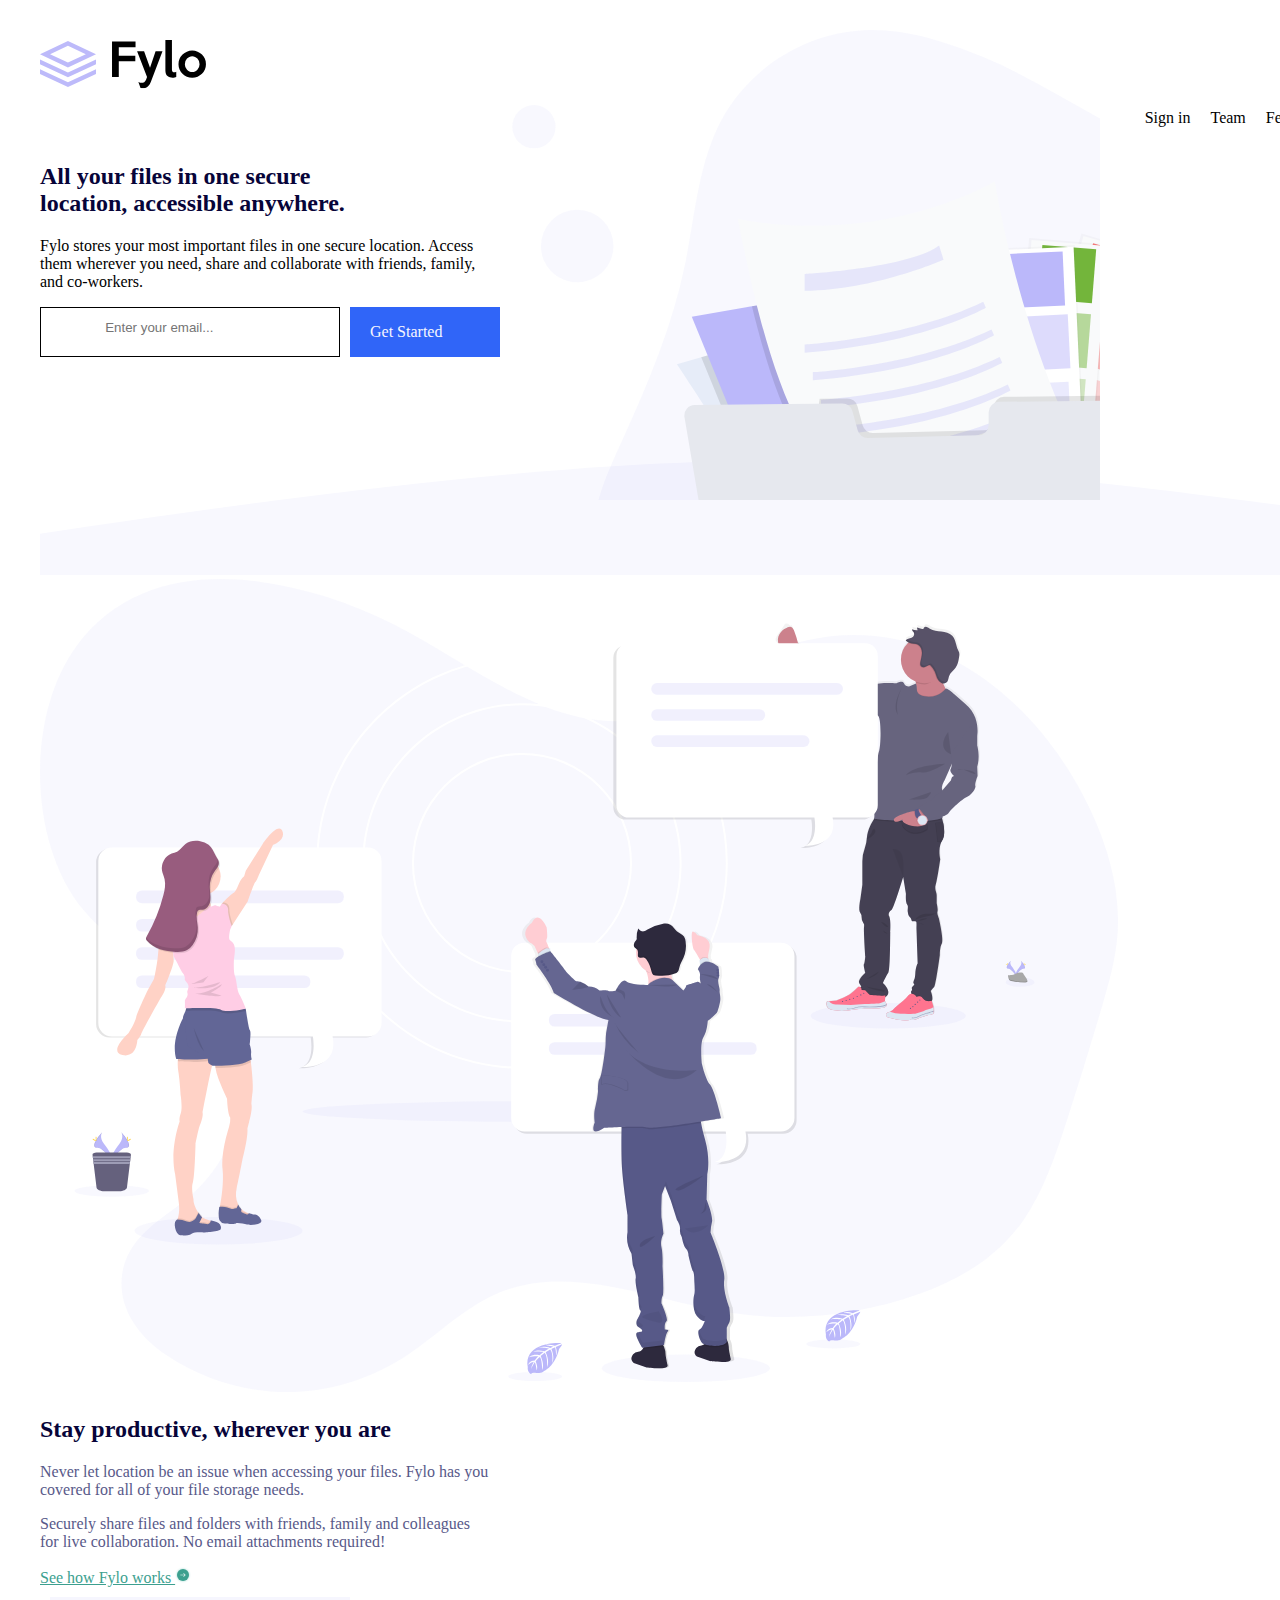
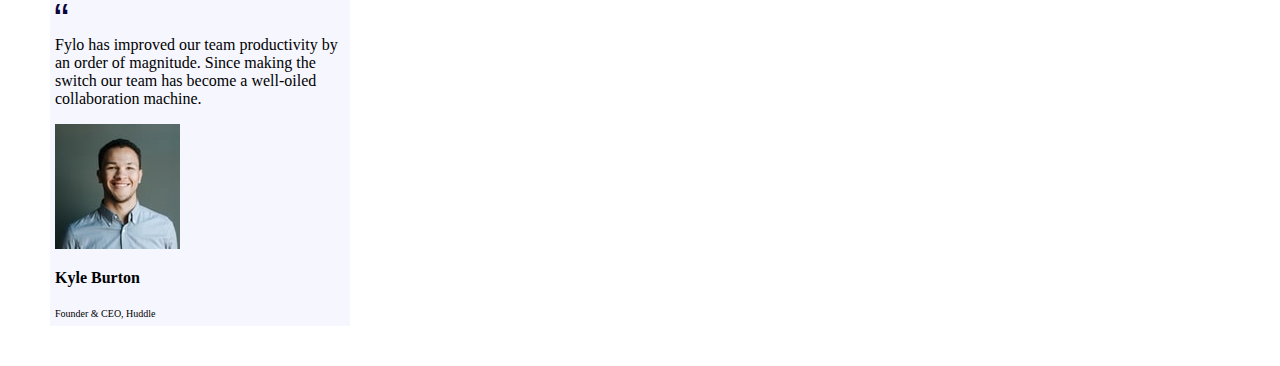
==== Fylo Assignment/index.html @ b9f2db23 "first commit" ====
<!DOCTYPE html>
<html lang="en">
<head>
    <meta charset="UTF-8">
    <meta name="viewport" content="width=device-width, initial-scale=1.0">
    <link rel="stylesheet" href="style.css">
    <title><span class="<img src="images/favicon-32x32.png" alt=""></span>">Fylo Assignmnet</span></title>
</head>
<body>
    <div class="Fylo wrapper"> 
<!-- this part contains the 1st section labeled as part 1 -->

    <img src="images/logo.svg" alt="logo">

    <div class="features"> 
        <p>Features</p> 
        <p>Team</p> 
        <p>Sign in</p>
    </div>
    <div class="part1">

    <div class="illustration-1">
        <img src="images/illustration-1.svg" alt="">
    </div>

    <div class="introduction-h2"> <h2>All your files in one secure location, accessible anywhere.</h2>
    </div>

    <div class="Description1"> <p>Fylo stores your most important files in one secure location. 
        Access them wherever you need, share and collaborate with friends, 
        family, and co-workers.</p>
    </div>

    <div class="button">
        <span class="placeholder"><input type="text" placeholder=" Enter your email..."></span>
        <span class="box"><p>Get Started</p></span>
        </div>

       <span class="curve"><svg width="100"  height="100"</svg> <img src="images/bg-curve-desktop.svg" alt="bg-curve-desktop"></span>
       

</div>
       
        <div class="part2">

           
            <div class="illustration-2">
                <img src="images/illustration-2.svg" alt="">
            </div>

           
            <div class="introduction-h2">  <h2>Stay productive, wherever you are</h2></div>

           <div class="Description2"> <p>Never let location be an issue when accessing your files. Fylo has you covered for all of your file storage needs.</p>
          
            <p>Securely share files and folders with friends, family and colleagues for 
            live collaboration. No email attachments required!</p></div>

            <div class="Works">See how Fylo works <img src="images/icon-arrow.svg" alt="Arrow">
            </div>
<div class="part3">
    <div class="Testimonial">

         <span class="quotes"><img src="./images/icon-quotes.svg" alt=""></span>
        <p>Fylo has improved our team productivity by an order of magnitude. Since making the switch our team has become a well-oiled collaboration machine.</p>
       </div>

       <div class="ceo">
         <span class="image"><img src="images/avatar-testimonial.jpg" alt=""></span>
          <p><span class="name">Kyle Burton</span></p>
         <span class="title">Founder & CEO, Huddle</span>
 </div>

   </div>
   
</div>
           
    </div>
</body>
</html>
---- Fylo Assignment/style.css ----
*{
    border: 0px;
    padding: 0;
    box-sizing: border-box;
}
body{
    margin: auto;
    justify-content: center;
    max-width: 100%;
    margin: 40px;
    width: 1440px;
}
.features{
    display: flex;
    direction: rtl;
    margin-bottom: 10px;
    flex-direction: row;
    gap: 20px;   
}

.illustration-1{
    display: grid;
   grid-column-end: 20px;
   height: 500px;
   width: 500px;
    position: absolute;
    left: 0;
    right: 0;
    top: 0;
    bottom: 0;
    margin-left: 500px; 
    margin-bottom: 210px; 
} 
.introduction-h2{
    width: 360px;
    color: hsl(243, 87%, 12%);
    
    
}
.Description1{
    width: 450px;
    font-size: 16px;
    color: (238, 22%, 44%);
    
}
.button{
    display: flex;
    justify-content: 1fr 1fr;
    .box{
        color: hsl(240, 75%, 98%);
        background-color: hsl(224, 93%, 58%);
        width: 150px;
        height: 8px;
        padding-left: 20px;
        padding-bottom: 50px;
      }
      .placeholder{
        border: solid 1px black;
        width: 300px;
        text-align: center;
        gap: 10px;
        margin-right: 10px;
        padding: 10px;
    }
.curve{
    width: 500px;
}
}   

.ilustration-2{
   transform: scale(0.75);
}

.Description2{
    width: 450px;
    font-size: 16px;
   color: hsl(238, 22%, 44%); 
}
.Works{
    text-decoration: underline;
    color: hsl(170, 45%, 43%);
    margin-bottom: 10px;
}
.part3{
    background-color: hsl(240, 75%, 98%); 
    width: 300px;
    padding: 5px;
    font-size: 16px;
    margin: 10px;
    .quotes{
        height: 8px;
}
.ceo{
     .name{
        /* font-weight: bold;
        justify-content: left;
        display:flex; */
        font-weight: bold;
        justify-content: left 10px;
        text-align: center;
        /* margin-top: 15px; */
        /* margin-left: 60px; */

     } 
     .title{
        font-size: 10px;
        text-align: left;
        margin-right: 30px;
        /* margin-bottom: 20px; */
     } 
     .image{
       /* height: 70px;
       width: 70px; */
       /* clip-path: circle(100px); */
       border-radius: 100%;
      

     }
    }
}
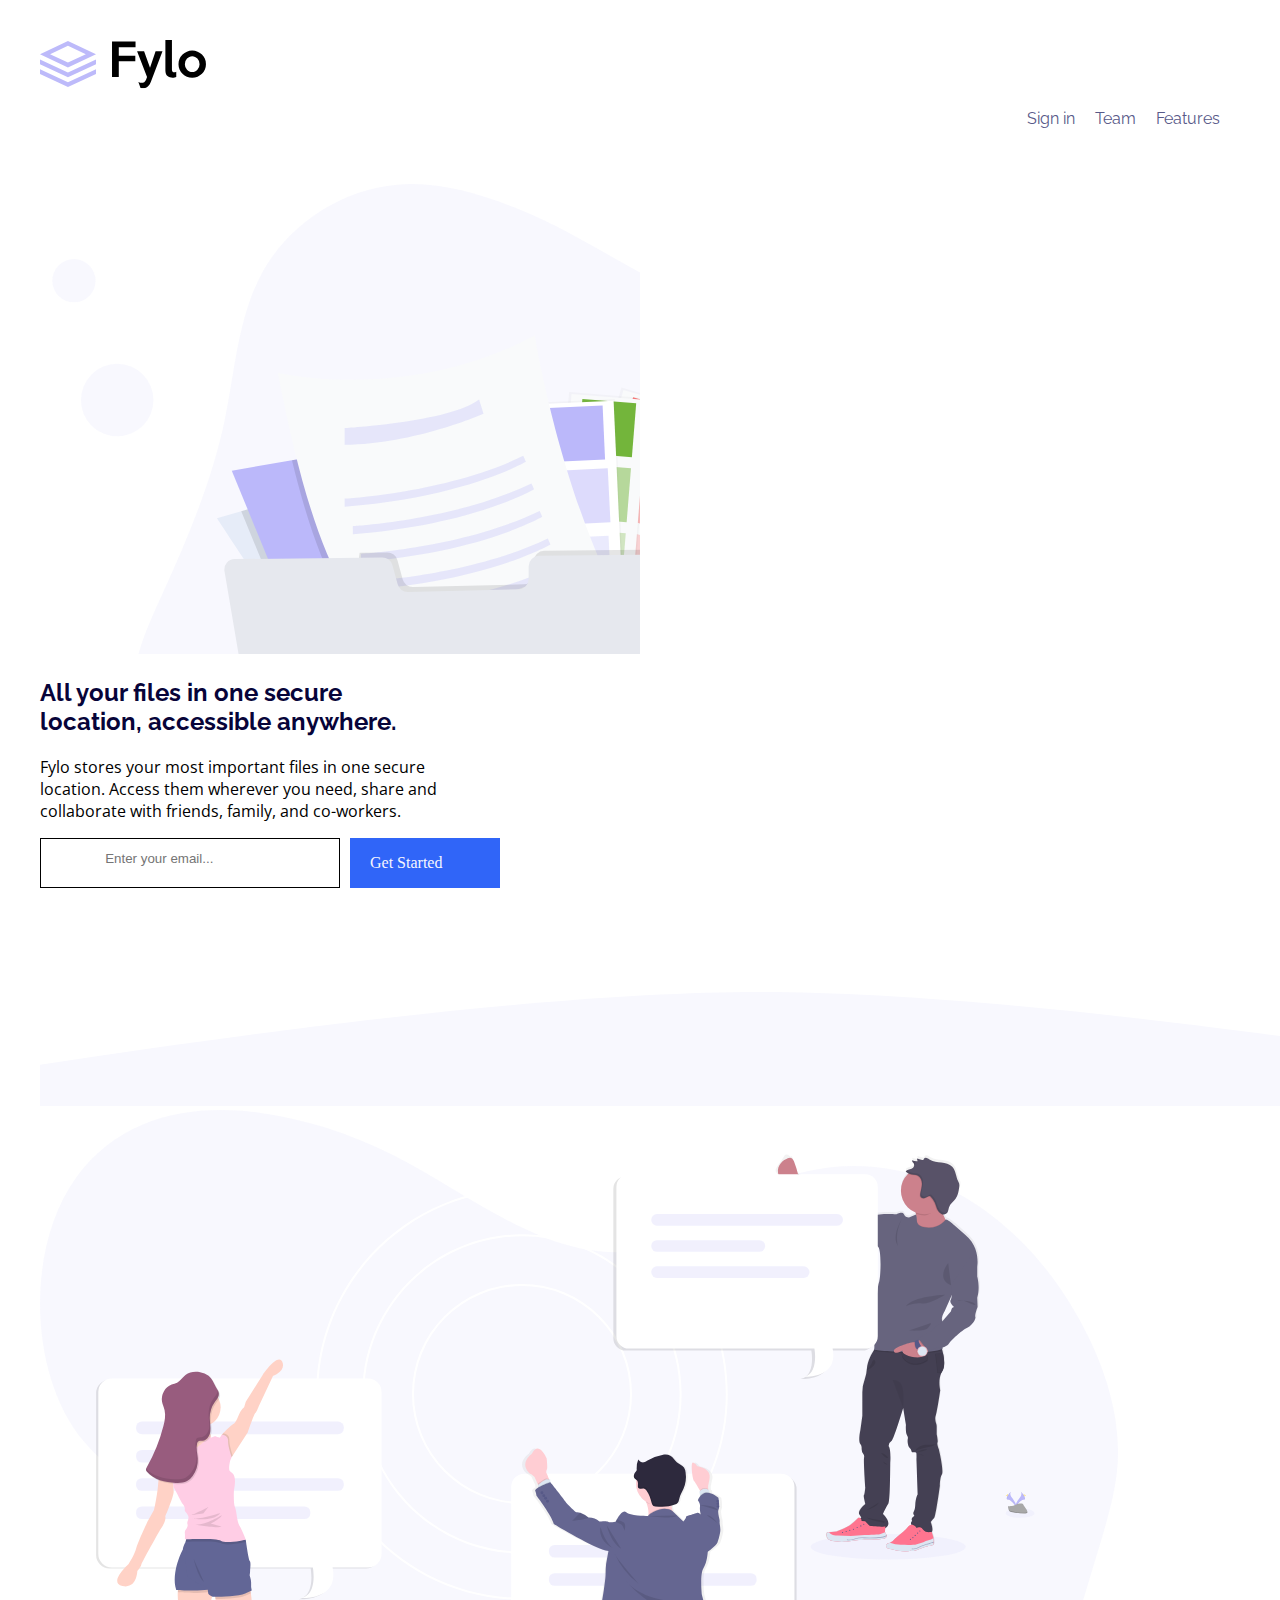
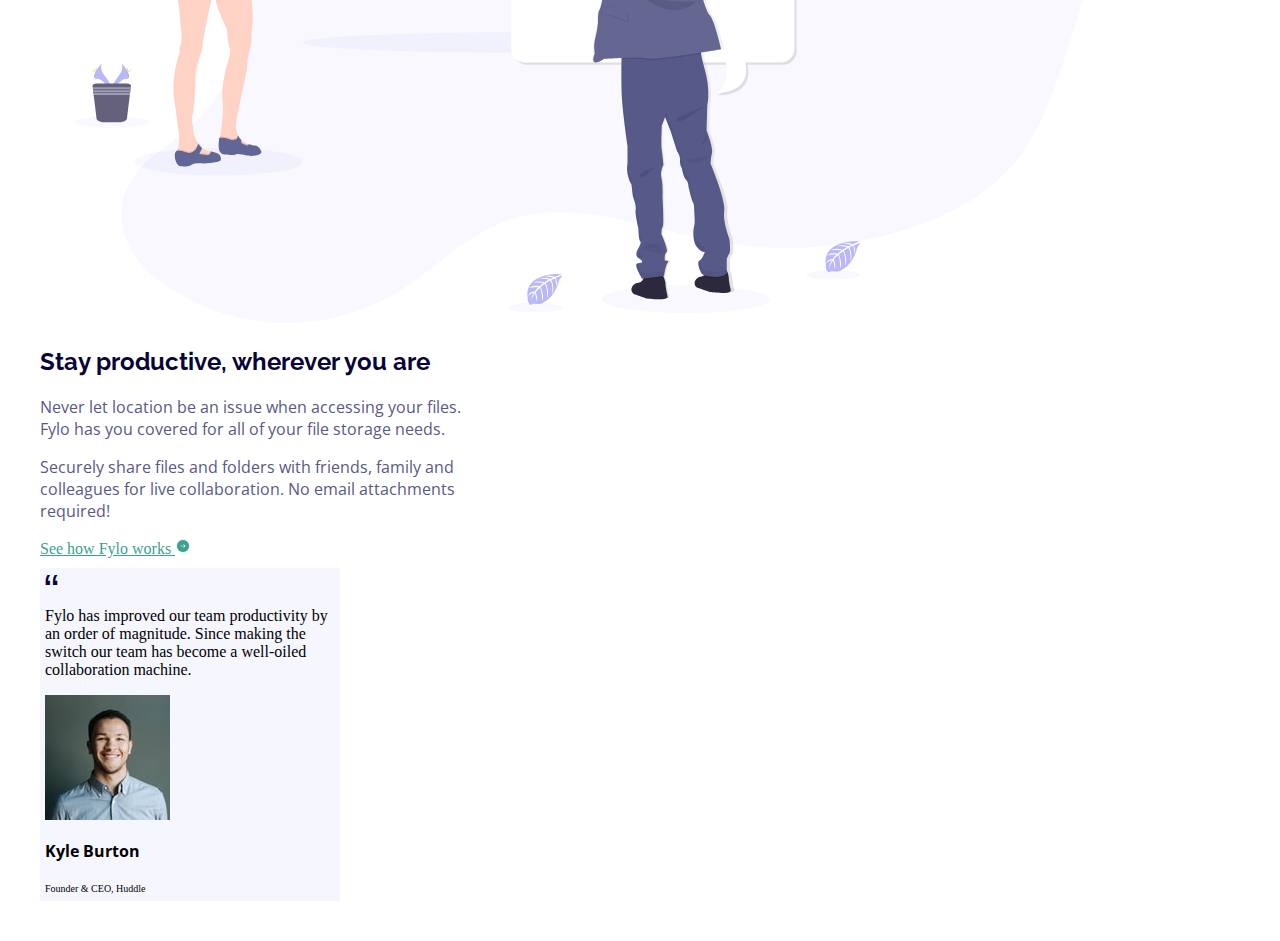
==== commit 0edefd93: "font-family updates" ====
--- a/Fylo Assignment/index.html
+++ b/Fylo Assignment/index.html
@@ -4,7 +4,17 @@
     <meta charset="UTF-8">
     <meta name="viewport" content="width=device-width, initial-scale=1.0">
     <link rel="stylesheet" href="style.css">
-    <title><span class="<img src="images/favicon-32x32.png" alt=""></span>">Fylo Assignmnet</span></title>
+    <!-- font Family: [Raleway] weight 400 -->
+    <link href="https://fonts.googleapis.com/css2?family=Big+Shoulders+Display:wght@700&family=Figtree:ital,wght@0,800;1,800&family=League+Spartan:wght@700&family=Lexend+Deca:wght@800&family=Raleway:ital@0;1&display=swap" rel="stylesheet">
+    <!-- font Family: [Raleway] weight 700 -->
+    <link href="https://fonts.googleapis.com/css2?family=Big+Shoulders+Display:wght@700&family=Figtree:ital,wght@0,800;1,800&family=League+Spartan:wght@700&family=Lexend+Deca:wght@800&family=Raleway:ital,wght@0,700;1,700&display=swap" rel="stylesheet">
+    <!-- font Family: [Open Sans] weight 400 -->
+    <link rel="preconnect" href="https://fonts.googleapis.com">
+<link rel="preconnect" href="https://fonts.gstatic.com" crossorigin>
+<link href="https://fonts.googleapis.com/css2?family=Big+Shoulders+Display:wght@700&family=Figtree:ital,wght@0,800;1,800&family=League+Spartan:wght@700&family=Lexend+Deca:wght@800&family=Open+Sans:ital@0;1&family=Raleway:ital,wght@0,700;1,700&display=swap" rel="stylesheet">
+
+
+    <title>Fylo Assignmnet</span></title>
 </head>
 <body>
     <div class="Fylo wrapper"> 
--- a/Fylo Assignment/style.css
+++ b/Fylo Assignment/style.css
@@ -15,32 +15,29 @@
     direction: rtl;
     margin-bottom: 10px;
     flex-direction: row;
-    gap: 20px;   
+    gap: 20px;
+    margin-right: 100px; 
+    font-size: 16px;
+    color: hsl(238, 22%, 44%); 
+    font-family: "Raleway", sans-serif;
 }
 
-.illustration-1{
-    display: grid;
-   grid-column-end: 20px;
-   height: 500px;
-   width: 500px;
-    position: absolute;
-    left: 0;
-    right: 0;
-    top: 0;
-    bottom: 0;
-    margin-left: 500px; 
-    margin-bottom: 210px; 
-} 
+.ilustration-1{
+    width: 80%;
+    max-width: 500px;
+}
+ 
 .introduction-h2{
-    width: 360px;
-    color: hsl(243, 87%, 12%);
-    
-    
-}
+    width: 390px;
+    color: hsl(243, 87%, 12%); 
+    font-family: "Raleway", sans-serif;
+}  
+
 .Description1{
     width: 450px;
     font-size: 16px;
     color: (238, 22%, 44%);
+    font-family: "Open Sans", sans-serif;
     
 }
 .button{
@@ -63,18 +60,28 @@
         padding: 10px;
     }
 .curve{
+    background-image: url("images/bg-curve-desktop.svg");
     width: 500px;
 }
 }   
 
 .ilustration-2{
-   transform: scale(0.75);
+    /* display: flex;
+    justify-content: right;
+ clip-path: 50%;
+   min-height: 0;
+   max-height: 0;
+   width: 100%;
+   margin: auto; */
+   width: 80%;
+   max-width: 500px;
 }
 
 .Description2{
     width: 450px;
     font-size: 16px;
    color: hsl(238, 22%, 44%); 
+   font-family: "Open Sans", sans-serif;
 }
 .Works{
     text-decoration: underline;
@@ -82,25 +89,20 @@
     margin-bottom: 10px;
 }
 .part3{
-    background-color: hsl(240, 75%, 98%); 
+    background-color: hsl(240, 75%, 98%);
     width: 300px;
     padding: 5px;
     font-size: 16px;
-    margin: 10px;
+    margin: 0px;
     .quotes{
         height: 8px;
 }
 .ceo{
      .name{
-        /* font-weight: bold;
-        justify-content: left;
-        display:flex; */
         font-weight: bold;
+        font-family: "Open Sans", sans-serif;
         justify-content: left 10px;
         text-align: center;
-        /* margin-top: 15px; */
-        /* margin-left: 60px; */
-
      } 
      .title{
         font-size: 10px;
@@ -113,8 +115,6 @@
        width: 70px; */
        /* clip-path: circle(100px); */
        border-radius: 100%;
-      
-
      }
     }
 }
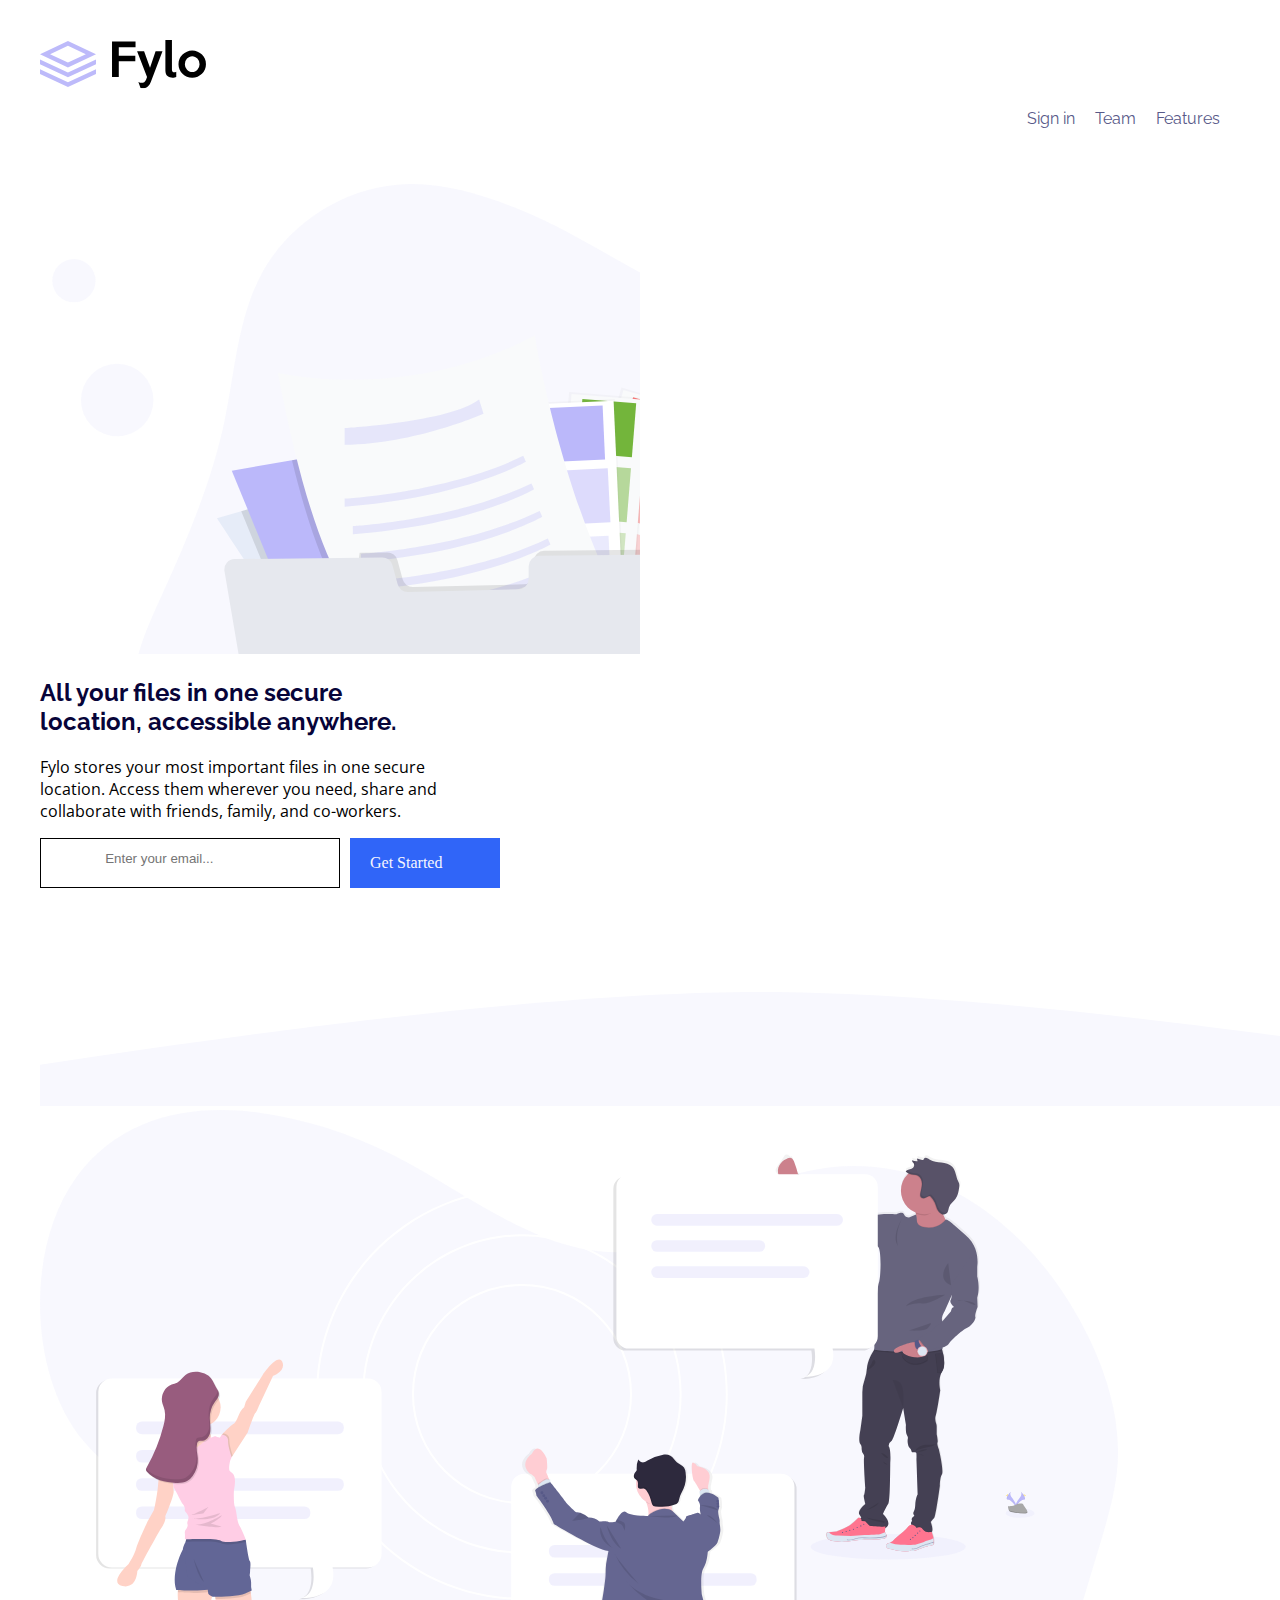
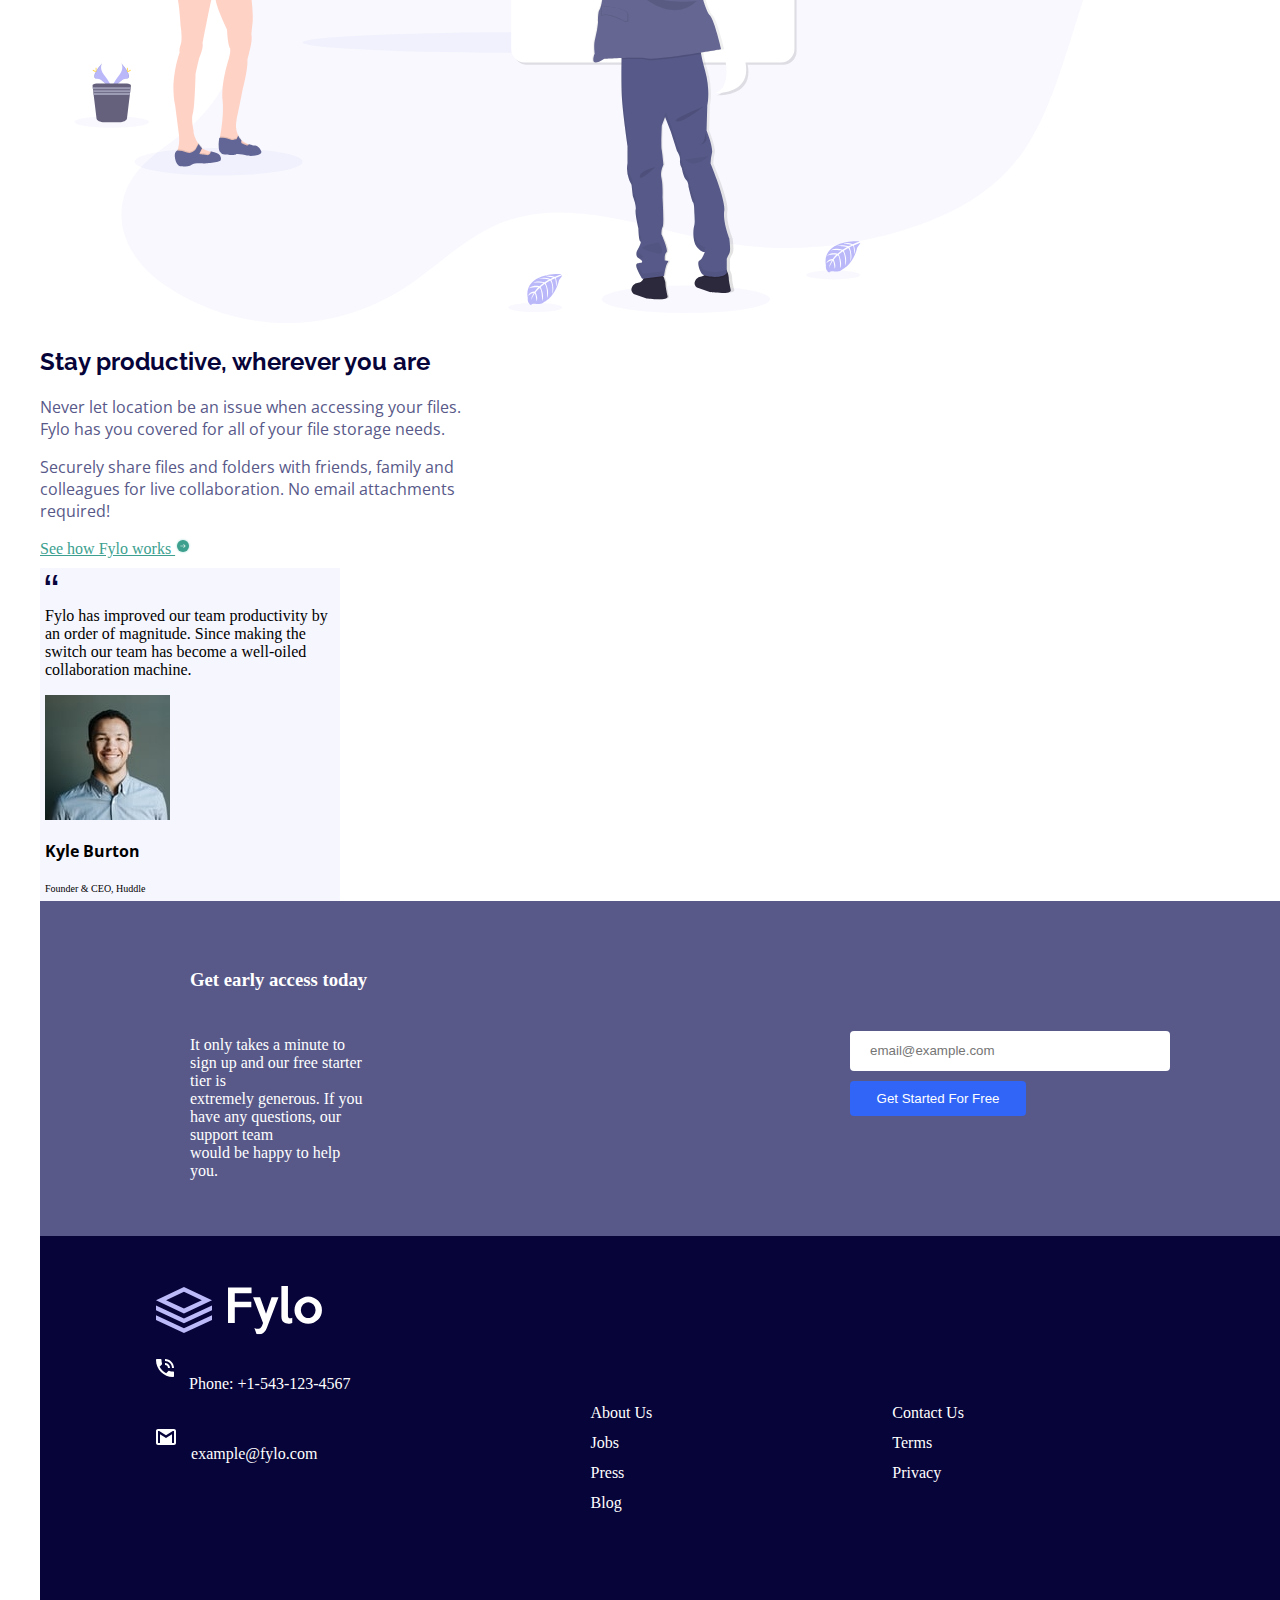
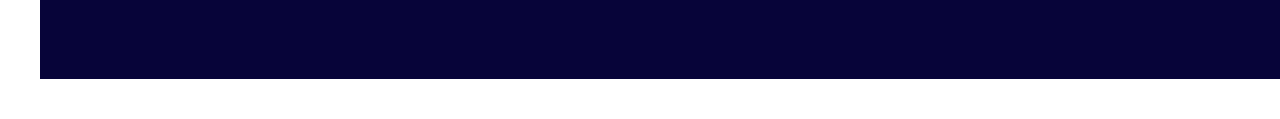
==== commit 882327d5: "footer-added" ====
--- a/Fylo Assignment/index.html
+++ b/Fylo Assignment/index.html
@@ -84,7 +84,58 @@
    </div>
    
 </div>
-           
+
+    </div>
+    <div class="footer">
+        <div class="footer-top">
+            <div class="message">
+        <h3>
+            Get early access today
+        </h3>
+        <p>
+            It only takes a minute to sign up and our free starter tier is <br> extremely generous. 
+            If you have any questions, our support team <br>
+            would be happy to help you.
+        </p>
+            </div>
+            <div class="form">
+                <input type="email" placeholder="email@example.com" id="form-text">
+                <button type="submit" id="bttn">Get Started For Free</button>
+
+            </div>
+        </div>
+        <div class="footer-bottom">
+            <div class="contact-info">
+                <div><svg width="166" height="49" xmlns="http://www.w3.org/2000/svg" xmlns:xlink="http://www.w3.org/1999/xlink"><defs><path id="a" d="M.014.03h93.96v48.29H.015z"/></defs><g fill="none" fill-rule="evenodd"><path d="M0 14.13v.123l27.95 13.13L56 14.209v-.033L27.95 1 0 14.13zm10.077.062L27.95 5.795l17.877 8.397-17.877 8.396-17.874-8.396zM27.95 32.483L0 19.55v4.784l27.95 12.964L56 24.289v-4.784L27.95 32.483zm0 9.703L0 29.25v4.783L27.95 47 56 33.99v-4.784l-28.05 12.98z" fill="#BDBAFA"/><g transform="translate(72)"><mask id="b" fill="#fff"><use xlink:href="#a"/></mask><path d="M87.56 24.152a8.1 8.1 0 0 0-2.161-5.573 7.259 7.259 0 0 0-2.34-1.673 6.864 6.864 0 0 0-2.85-.601c-1.01 0-1.961.2-2.852.601a7.257 7.257 0 0 0-2.34 1.673 8.102 8.102 0 0 0-2.16 5.574 8.102 8.102 0 0 0 2.16 5.573 7.257 7.257 0 0 0 2.34 1.672 6.864 6.864 0 0 0 2.851.602c1.01 0 1.96-.2 2.852-.602a7.259 7.259 0 0 0 2.339-1.672 8.1 8.1 0 0 0 2.16-5.574zm6.415 0c0 1.932-.357 3.723-1.07 5.373a13.098 13.098 0 0 1-2.94 4.28c-1.247 1.205-2.71 2.156-4.388 2.854-1.678.699-3.468 1.048-5.369 1.048-1.9 0-3.683-.349-5.346-1.048a13.863 13.863 0 0 1-4.366-2.876 13.351 13.351 0 0 1-2.94-4.302c-.713-1.65-1.07-3.426-1.07-5.329 0-1.873.364-3.634 1.092-5.284a13.92 13.92 0 0 1 2.962-4.325 13.671 13.671 0 0 1 4.367-2.898 13.552 13.552 0 0 1 5.301-1.048c1.901 0 3.69.35 5.369 1.048 1.678.698 3.14 1.65 4.388 2.854 1.248 1.204 2.228 2.638 2.94 4.302.713 1.665 1.07 3.449 1.07 5.351zM64.258 36.905a8.6 8.6 0 0 1-1.715.58c-.638.148-1.3.222-1.982.222a9.84 9.84 0 0 1-2.74-.379 6.003 6.003 0 0 1-2.295-1.226c-.653-.565-1.173-1.3-1.56-2.207-.385-.907-.578-2-.578-3.277V.029h6.549v29.474c0 1.07.215 1.806.646 2.207.43.401.943.602 1.537.602.742 0 1.455-.223 2.138-.669v5.262zM50.492 11.22L38.908 41.854c-.861 2.289-1.99 3.939-3.386 4.95-1.396 1.01-3.06 1.515-4.99 1.515-.297 0-.623-.022-.98-.066a7.352 7.352 0 0 1-1.025-.201l-2.138-5.975a8.486 8.486 0 0 0 1.56.557c.534.134 1.039.201 1.514.201 1.01 0 1.93-.23 2.762-.691.832-.46 1.47-1.315 1.916-2.564l.891-2.586-9.935-25.773h6.995l5.925 16.588 5.57-16.588h6.905zM23.538 7.342H6.786v8.294h16.529 v5.618H6.785v15.784H.015V1.412h23.524v5.93z" fill="#fff" mask="url(#b)"/></g></g></svg> 
+            </div>
+            <div class="i-info">
+                <svg width="18" height="18" xmlns="http://www.w3.org/2000/svg"><path d="M17 12.5c-1.2 0-2.4-.2-3.6-.6-.3-.1-.7 0-1 .2l-2.2 2.2c-2.8-1.4-5.1-3.8-6.6-6.6l2.2-2.2c.3-.3.4-.7.2-1-.3-1.1-.5-2.3-.5-3.5 0-.6-.4-1-1-1H1C.4 0 0 .4 0 1c0 9.4 7.6 17 17 17 .6 0 1-.4 1-1v-3.5c0-.6-.4-1-1-1zM16 9h2c0-5-4-9-9-9v2c3.9 0 7 3.1 7 7zm-4 0h2c0-2.8-2.2-5-5-5v2c1.7 0 3 1.3 3 3z" fill="#FFF" fill-rule="evenodd"/></svg> <p>Phone: +1-543-123-4567</p>
+            </div>
+            <div class="i-info">
+                <svg width="20" height="16" xmlns="http://www.w3.org/2000/svg"><path d="M18 0H2C.9 0 0 .9 0 2v12c0 1.1.9 2 2 2h16c1.1 0 2-.9 2-2V2c0-1.1-.9-2-2-2zm0 14h-2V5.2L10 9 4 5.2V14H2V2h1.2L10 6.2 16.8 2H18v12z" fill="#FFF" fill-rule="evenodd"/></svg> <p> example@fylo.com</p>
+            </div>
+            </div>
+            <div class="list-one">
+                <ul class="list-type">
+                    <li>About Us</li>
+                    <li> Jobs</li>
+                    <li>Press</li>
+                    <li>Blog</li>
+                </ul>
+
+            </div>
+            <div class="list-two">
+                <ul class="list-type">
+                    <li>Contact Us</li>
+                    <li>Terms</li>
+                    <li>Privacy</li>
+                </ul>
+
+            </div>
+            <div class="social-icons">
+                
+            </div>
+        </div>
     </div>
 </body>
 </html>--- a/Fylo Assignment/style.css
+++ b/Fylo Assignment/style.css
@@ -119,3 +119,80 @@
     }
 }
 
+.footer-top{
+    display: flex;
+    gap: 30rem;
+    background:hsl(238, 22%, 44%) ;
+    color: white;
+    align-items: center;
+    justify-content: center;
+    padding-top: 50px;
+    padding-bottom: 40px;
+    padding-left: 150px;
+    padding-right: 150px;
+    
+}
+
+.message{
+    display: grid;
+    gap: 10px;
+}
+
+.form{
+    display: grid;
+    gap: 10px;
+}
+
+#form-text{
+    width: 20rem;
+    height: 2.5rem;
+    border-radius: 4px;
+    border: none;
+    padding: 10px 20px;
+}
+
+#bttn{
+    background-color:hsl(224, 93%, 58%);
+  color: white;
+  padding: 10px 20px;
+  border: none;
+  border-radius: 4px;
+  cursor: pointer;
+  width: 11rem;
+}
+
+.footer-bottom{
+    display: flex;
+    gap: 15rem;
+    background: hsl(243, 87%, 12%);
+    color: white;
+    align-items: center;
+    justify-content: center;
+    padding-top: 50px;
+    padding-bottom: 50px;
+}
+
+.contact-info{
+    display: grid;
+    gap: 20px;
+    color: white;
+    padding-bottom: 150px;
+}
+
+.i-info{
+    display: flex;
+    gap: 15px;
+}
+
+.list-type{
+    list-style-type: none;
+}
+
+.list-one, .list-two{
+    line-height: 30px;
+}
+
+
+.list-two{
+    padding-bottom: 30px;
+}
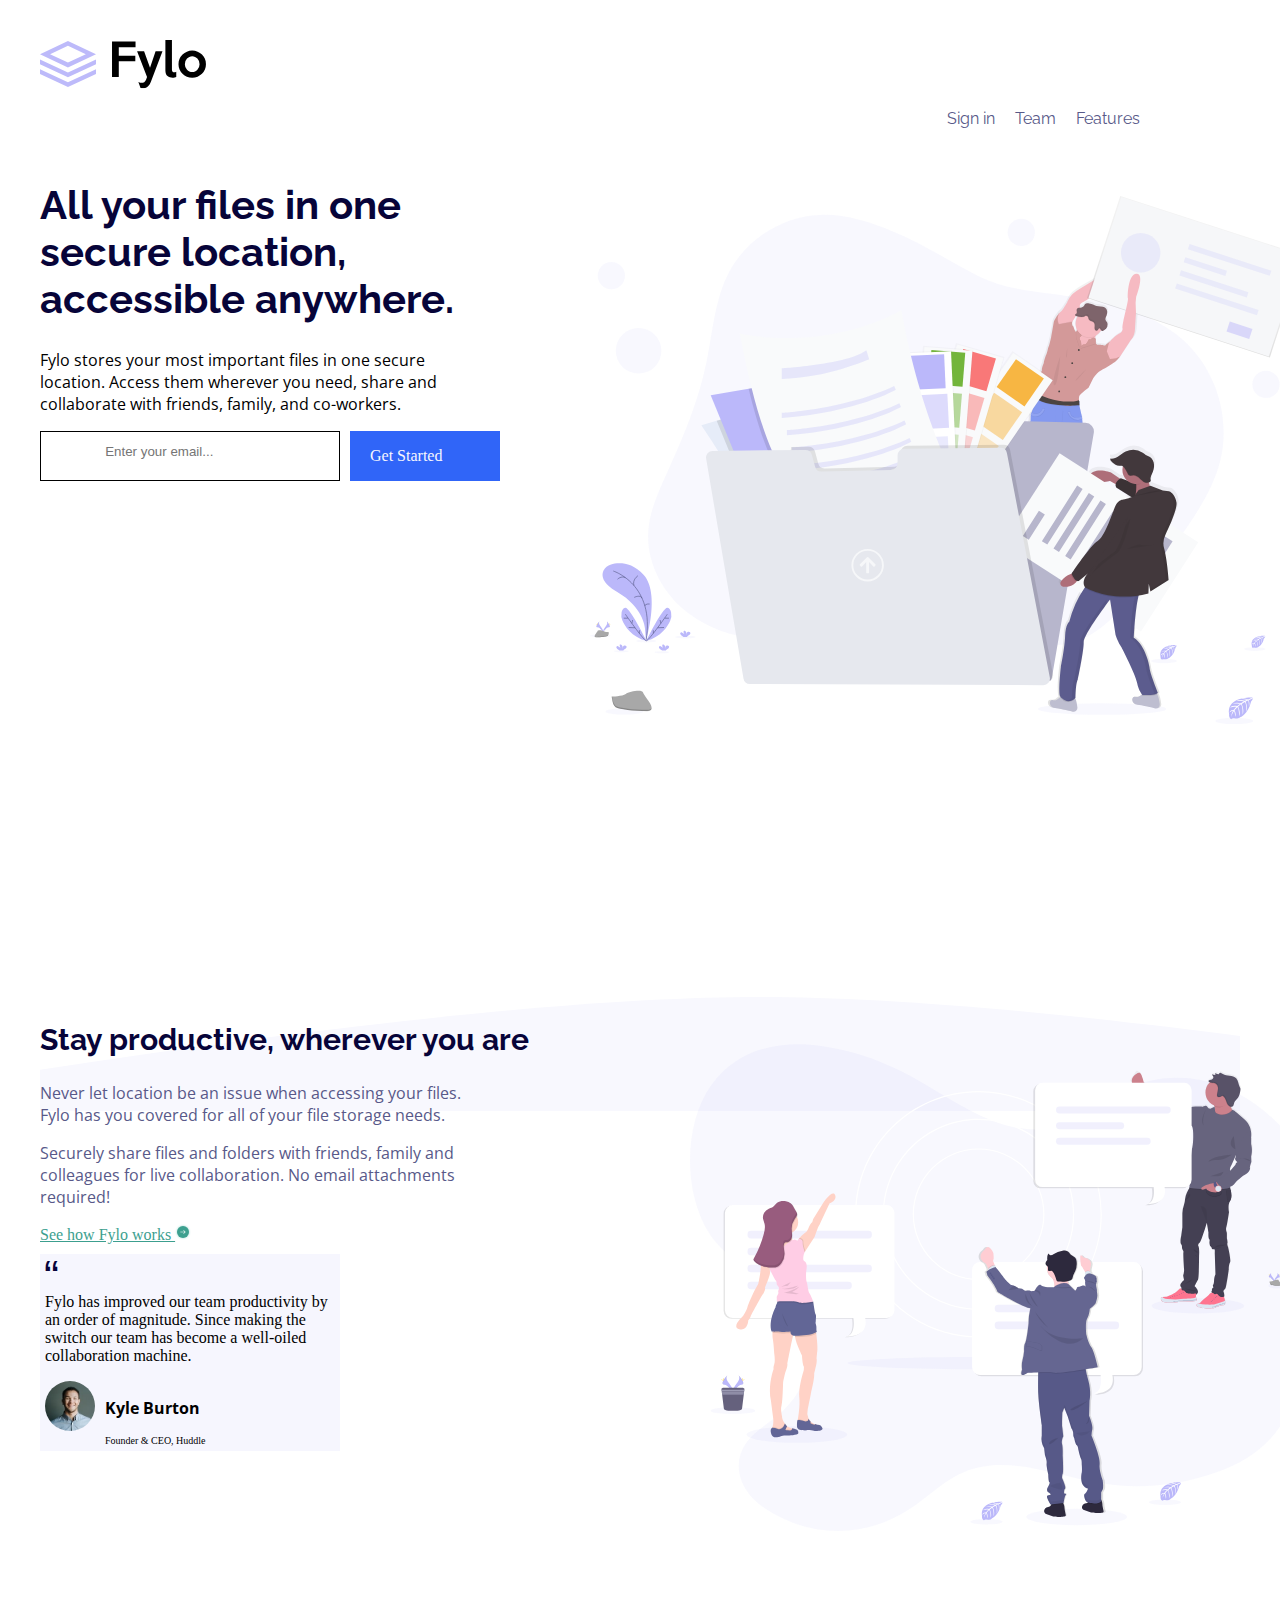
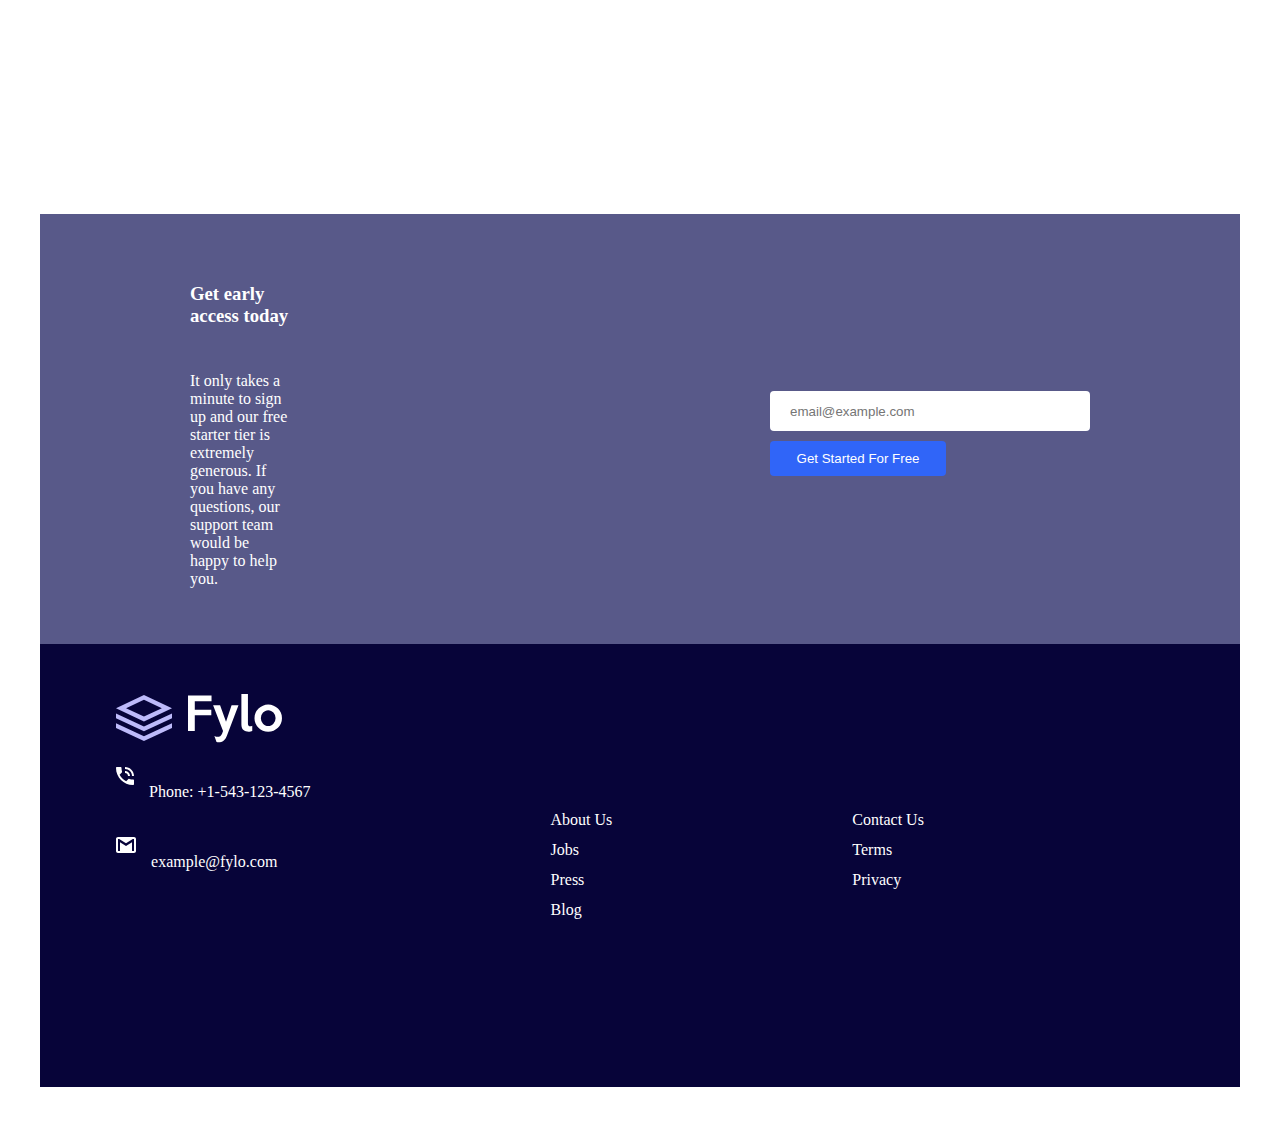
==== commit 81cf5330: "second-commit" ====
--- a/Fylo Assignment/index.html
+++ b/Fylo Assignment/index.html
@@ -29,11 +29,9 @@
     </div>
     <div class="part1">
 
-    <div class="illustration-1">
-        <img src="images/illustration-1.svg" alt="">
-    </div>
-
-    <div class="introduction-h2"> <h2>All your files in one secure location, accessible anywhere.</h2>
+   
+<div class="details-1">
+    <div class="introduction-h2"> <h1>All your files in one secure location, accessible anywhere.</h1>
     </div>
 
     <div class="Description1"> <p>Fylo stores your most important files in one secure location. 
@@ -46,42 +44,48 @@
         <span class="box"><p>Get Started</p></span>
         </div>
 
-       <span class="curve"><svg width="100"  height="100"</svg> <img src="images/bg-curve-desktop.svg" alt="bg-curve-desktop"></span>
+</div>
+<div class="illustration-1">
+    <svg data-name="Layer 1" xmlns="http://www.w3.org/2000/svg" xmlns:xlink="http://www.w3.org/1999/xlink" width="1132.93" height="839.14" viewBox="0 0 1800 1200"><defs><linearGradient id="a" x1="819.93" y1="598.64" x2="819.93" y2="132.32" gradientUnits="userSpaceOnUse"><stop offset="0" stop-color="gray" stop-opacity=".25"/><stop offset=".54" stop-color="gray" stop-opacity=".12"/><stop offset="1" stop-color="gray" stop-opacity=".1"/></linearGradient><linearGradient id="b" x1="855.68" y1="218.69" x2="855.68" y2="216.24" xlink:href="#a"/><linearGradient id="c" x1="476.17" y1="658.02" x2="476.17" y2="395.19" gradientTransform="rotate(90 629.01 560.64)" xlink:href="#a"/><linearGradient id="d" x1="476.5" y1="725.77" x2="476.5" y2="463.92" gradientTransform="rotate(90 643.61 568.06)" xlink:href="#a"/><linearGradient id="e" x1="456.74" y1="719.17" x2="456.74" y2="457.32" gradientTransform="rotate(90 617.54 562.87)" xlink:href="#a"/><linearGradient id="f" x1="450.43" y1="726.27" x2="450.43" y2="464.42" gradientTransform="translate(123.74 -187.29)" xlink:href="#a"/><linearGradient id="g" x1="1003.59" y1="245.51" x2="1003.59" y2="74.84" gradientTransform="rotate(90 999.905 155.125)" xlink:href="#a"/><linearGradient id="h" x1="864.79" y1="849.53" x2="864.79" y2="427.42" xlink:href="#a"/></defs><path d="M481.34 56.33c-37.17-15.11-76.45-27.76-116.55-26.15-59 2.32-115.51 37.78-143.27 89.85-23.52 44.11-26.42 95.82-36.55 144.77-12.48 60.32-36.38 117.64-61.92 173.7-13.72 30.07-28.19 60.87-30.44 93.88-3.13 45.82 18.78 91.49 53.13 122s80 46.56 125.77 50.07c24.37 1.87 49.83.14 71.48-11.2 22.9-12 39.59-33.69 62.58-45.51 21.31-11 46.23-12.5 70.15-11.07a314.14 314.14 0 0 1 91.59 19.46c33.43 12.56 64.52 30.74 97.88 43.47s70.63 19.84 104.73 9.21c32-10 57.34-34.2 80.17-58.75a1028.14 1028.14 0 0 0 102.2-129.3c20.59-30.84 39.75-63.38 48.86-99.33 17.4-68.72-6.55-146.26-59.69-193.2-44-38.88-103.09-55.76-160.92-66-52.73-9.34-113.7-9.92-162.24-34.26-46.3-23.25-88.42-51.9-136.96-71.64z" fill="#bbb8fa" opacity=".1"/><path d="M904.73 150.7c-14.28.57-15 37.44-14.11 39.05S887.38 208 887.38 208s-6.48 25.23-5.73 29.92-3.49 7.76-3.49 7.76c-6.34 2.5-14.29 10.56-16.4 12.77l-.53.57s-6.14 4-7.22 5.58-4 .32-4 .32-8.3-.8-9.38-.48c-.74.22-1.9-1.14-2.56-2-.31-.41-.51-.72-.51-.72l-.25-7.44a6.09 6.09 0 0 0-1-.62c.17-.84.38-1.71.64-2.6a22.28 22.28 0 0 0 9.09-8.16c.24-.38.46-.77.67-1.16a3 3 0 0 0 1.89.53 3.75 3.75 0 0 0 .88-.08 7.11 7.11 0 0 0 2.56-1.29 13.7 13.7 0 0 0 4.76-5.58 9.05 9.05 0 0 0 .45-1.33c-.15.25-.31.5-.47.74a7.69 7.69 0 0 0-.53-6.49c-.78-1.26-2-2.28-2.5-3.68-.84-2.41.75-4.9 1.73-7.26a12.21 12.21 0 0 0 .89-6.84 8.74 8.74 0 0 0-3.7-5.77c-3.93-2.55-9.26-1.15-13.81-2.38a37.39 37.39 0 0 1-4.75-1.91 36 36 0 0 0-7.27-2.26c-2.47-.49-5.46-.54-7 1.39a14.38 14.38 0 0 0-1.14 1.93 7.15 7.15 0 0 1-4.47 3.21 16.76 16.76 0 0 1-2.75.29 2.66 2.66 0 0 0 0-1.14c-1.16-3.8 2.16-6.62 6.48-8.32s20.75-14.64 22.66-17.71 15.28-12.7 15.28-12.7 20-5.66 26.56-26.28-31.38 14.4-35.2 15.45-9.29 5-9.29 5l-24.33 14.07a88.12 88.12 0 0 0-13.12 9.06c-5.89 5.09-9.62 13.74-9.62 13.74s-2.33 3.8-5.73 9.3a25.32 25.32 0 0 1-7.42 7.89l.11-.2c-.27.33-8.64 10.9-9.38 15.52s-4.15 23.45-4.15 23.45-3 14.79-5.06 17.7c0 0-1.67 8.49-2.66 9.63s-5 13.17-4.32 14.39c0 0-3.82 8.33-3.15 11.48l-6.89 16.5s-3.74 8.16-3.49 12.93c.12 2.31.22 5 .29 7.2v2c-.37.62-1.32 2.2-2.31 4.11-1.42 2.78-2.93 6.25-2.84 8.39.16 3.76.17 12.94-1.56 16.31l-.51-.2a7 7 0 0 0-1 3.32l.12.06c0 .29-.09.59-.12.91-.42 3.83.19 9.16-.77 10.33-1.33 1.62-.67 37.52-.67 37.52s-2.16 22.47 2.16 36.71l-.33 11.15s-.17 10.51.33 12 .67 12.13.67 12.13l2.49 17.79s-3.33 27.49-.5 34.28a37.36 37.36 0 0 1 3 11.81 18.37 18.37 0 0 0 4.58 1.77v1l-.65 16.72v.92s-.08.44-.14 1.17v.41a.49.49 0 0 0 0 .12v.35a2.44 2.44 0 0 0 0 .27 1.93 1.93 0 0 1 0 .24V586.48c0 .17.05.33.08.5a.5.5 0 0 0 0 .12c0 .19.07.37.11.55 0 .18.08.36.13.54a.13.13 0 0 1 0 .06c0 .09.05.19.08.28a.5.5 0 0 0 0 .13c0 .11.07.22.1.34v.08c.1.28.2.56.32.84a.36.36 0 0 0 0 .09c0 .1.09.21.14.31l.06.14.13.27.08.15.14.25.09.15c0 .08.09.16.14.24s.07.1.1.16l.15.23.11.15.16.23.12.15.18.22.12.14.21.24.11.12.34.33a.52.52 0 0 0 .11.1 2.73 2.73 0 0 0 .25.23l.16.13.22.18.19.14.22.16.21.14.22.14.23.13.23.14.24.12.25.12.25.12.25.11.27.11.27.1.28.1.3.09.47.14.39.1.31.06.32.07h.34l.33.05H754.73l.54-.05h.33l.91-.1s11.33 1.69 11.7-2.79c0-.23 0-.47.05-.72v-.57a1.48 1.48 0 0 1 0-.21V591.02v-1.3-1.34-.5V586.45v-.31c-.07-2.22-.18-4.28-.25-5.43 0-.61-.06-1-.06-1s-3.86-5.82-3.23-8 .49-9.58.49-9.58-1.5-3.55-2.51-6.69c-.08-.24-.15-.48-.22-.71a36.92 36.92 0 0 0 2.36-3 38 38 0 0 0-2.82-22.8 1.42 1.42 0 0 1-.61-1.17.49.49 0 0 1 0-.12l1.93-23.61-1.17-13.74s-.83-9.39 1-13.43l3.65-35.57L772 420.6s1.66-.81 3 3.08 4.64 21.5 4.64 21.5l8 29.11s1.33 10.35 2.49 11.81 1.17 7.92 1.17 7.92 2.49 5.18 2.16 7.44 0 8.41.82 10.51 1.17 17 1.17 17a34.34 34.34 0 0 0 .33 14.72c2 7.44.83 16.82.83 16.82a11.48 11.48 0 0 0 .68.94c-.08.22-.17.44-.25.64-.52 1.35-.93 2.3-.93 2.3s-.12 7.4.5 9.58-3.24 8-3.24 8 0 .36-.06 1c-.07 1.15-.18 3.2-.25 5.43V594.1a1.28 1.28 0 0 0 0 .19v.58c0 .19 0 .49.05.72.38 4.48 11.71 2.79 11.71 2.79l.91.11H810.79l.34-.06.33-.05.32-.07.32-.06.39-.1.47-.14.29-.09.28-.1a2.15 2.15 0 0 0 .27-.1l.27-.11.26-.11.25-.11.25-.13.23-.12.24-.13.22-.14.23-.14.2-.14.22-.16a1.33 1.33 0 0 0 .19-.14 1.84 1.84 0 0 0 .22-.17l.17-.14.25-.22.11-.11.34-.33.1-.12.22-.23.11-.15a2 2 0 0 0 .19-.22l.11-.15.17-.23.1-.15.16-.23a1.4 1.4 0 0 1 .1-.16c0-.08.09-.16.14-.24l.09-.15c0-.09.09-.17.13-.25a1.09 1.09 0 0 0 .08-.15c0-.09.09-.18.13-.27l.07-.14c0-.1.09-.2.14-.31v-.09c.11-.28.22-.56.31-.84v-.08c0-.11.07-.22.11-.33a.74.74 0 0 1 0-.14c0-.09 0-.19.08-.28v-.05a.13.13 0 0 0 0-.06c0-.18.1-.36.14-.53 0-.18.08-.36.11-.54v-.13c0-.17.06-.33.08-.49s0-.11 0-.17v-.33-.25-.16-.56-1.75a2.44 2.44 0 0 1 0-.27v-.35a.49.49 0 0 1 0-.12v-.4c-.06-.73-.13-1.17-.13-1.17v-.91l-.63-16.18v-1c.93-.52 1.88-1.11 2.87-1.8 0 0-.17-9.22 2.49-12.93s-1.33-13.43-1.33-13.43l-1.66-34.77.66-16a15.91 15.91 0 0 1-2-7.76 28.23 28.23 0 0 0-2.66-10s-1.66-5.5.34-7.12-2.16-37-2.16-37 1-25.85-.9-41.2v-.25l.53-.24c-.16-1.23-.33-2.38-.52-3.45l-.56.17a28.1 28.1 0 0 0-1-4L811 363s-.06-.64-.13-1.57c-.09-1.1-.19-2.59-.21-3.9a6.63 6.63 0 0 1 .18-1.64l-.14-.12a3.63 3.63 0 0 1 .14-.85l-.58-.49s-.08-.55-.14-1.39c-.13-1.86-.2-5.1.72-6.93 1.33-2.67 15-12.78 15-12.78L833.5 318s7.64-10.76 13.45-12.86S870.86 291 870.86 291s6.31-6.47 6.81-8l.21-.32h.12v-.21L895 257c6.8-5.5 7.05-17.22 7.05-17.22l1.77-26.78-.58-15.84.82-9s14.94-38.02.67-37.46zM807.35 220a21.43 21.43 0 0 0-2.82 10.62v.97a21.36 21.36 0 0 0 2.27 9.58 7.85 7.85 0 0 0-1.65 2.93c-.84-1.06-3.3-4.3-3.44-6.45-.17-2.58-2.66-4.36-2.66-4.36s-.46-4.9.16-5.74l.09-.08s.07-.12.21-.32c.71-1.07 3.1-4.68 5.57-8.79a7.87 7.87 0 0 0 1.27.42l1.52.38z" transform="translate(-33.54 -30.43)" fill="url(#a)"/><path d="M855.79 217.3c.15-.34.27-.7.39-1.06a22.12 22.12 0 0 0-1 2.45c.21-.47.42-.93.61-1.39z" transform="translate(-33.54 -30.43)" fill="url(#b)"/><path d="M778.25 210.65s-3.13 14.92-8.9 16.85 7 19 7 19l26.47-1.45.48-5.53s-5-11.07 3.37-24.54-28.42-4.33-28.42-4.33z" fill="#f6bac2"/><path d="M736.74 562.92c-.36 4.45-11.31 2.77-11.31 2.77-18.16 2.52-15.16-15.28-15.16-15.28v-.91l.63-16.6.18-4.63s20-9.14 19.49-7.22c-.19.72.23 2.45.81 4.32 1 3.11 2.43 6.63 2.43 6.63s.12 7.34-.48 9.5 3.13 7.94 3.13 7.94 0 .36.06 1a116.68 116.68 0 0 1 .22 12.48zM771.75 567.73s-10.95 1.69-11.31-2.77a113.72 113.72 0 0 1 .19-12.51c0-.6.05-1 .05-1s3.73-5.78 3.13-7.94-.48-9.51-.48-9.51.39-.93.9-2.27c1.07-2.81 2.68-7.37 2.35-8.67-.48-1.93 19.49 7.21 19.49 7.21l.2 5.18.61 16.05v.91s3.04 17.85-15.13 15.32z" fill="#b77983"/><path d="M846.82 111.92c-6.36 20.45-25.66 26.07-25.66 26.07s-12.92 9.58-14.76 12.58-17.72 15.88-21.9 17.57-7.37 4.49-6.25 8.25c1 3.49-9.94 20.57-11.59 23.11l-.2.32-3.45 3.61-11.71 5.93-9.54-3.05-1.21-11.46 5.06-9a24.83 24.83 0 0 0 7.17-7.83c3.29-5.46 5.54-9.22 5.54-9.22s3.61-8.58 9.3-13.64a84.15 84.15 0 0 1 12.67-9l23.51-14s5.29-3.93 9-5 40.36-35.69 34.02-15.24z" fill="#f6bac2"/><path d="M751.3 201.99l15.64-3.13a1 1 0 0 0-.28.65l-.2.32-3.45 3.61-11.71 5.93-9.54-3.05-1.21-11.46 5.06-9c-4.79 10-.12 17.1-.12 17.1zM842.76 253.65a2.92 2.92 0 0 0-.11.32 4.39 4.39 0 0 1-.58 1l-6.31 3.08-9.63 1-5-12.11 3.33-13.27 1.84-2.48.51-.56c.19 2.4 1.16 14.92 1.1 18.68-.08 4.17 3 4.5 3 4.5z" opacity=".05"/><path d="M842.28 254.57a2.92 2.92 0 0 0-.11.32c-.48 1.52-6.57 7.94-6.57 7.94s-17.49 11.95-23.1 14-13 12.75-13 12.75l-7.38 15.23s-13.23 10-14.51 12.68c-.89 1.82-.82 5-.69 6.88 0 .83.12 1.38.12 1.38l-3.9 4.07-3.11 3.24-4.38 4.56-7.13-1-22.22-3.53-4.26-2.4-23.65-13.32s0-.83-.06-2.1c0-.56 0-1.2-.06-1.91-.07-2.16-.17-4.85-.28-7.14-.24-4.73 3.37-12.83 3.37-12.83l6.65-16.37c-.64-3.12 3.05-11.39 3.05-11.39-.64-1.2 3.21-13.15 4.17-14.27s2.57-9.55 2.57-9.55c2-2.88 4.89-17.56 4.89-17.56s3.29-18.61 4-23.26 8.8-15.07 9.06-15.39c-5.77 10.58-.72 18.28-.72 18.28l5.78-1 15.65-3.05c-.72.48-.24 5.77-.24 5.77a6.67 6.67 0 0 1 2.56 4.33c.15 2.35 3 6 3.53 6.65l.08.09a7.83 7.83 0 0 1 3.77-5.38l3.61 4.82 1.21 5.77s-.33.81-2.41 2.41.88 5.77.88 5.77c1 1.69 1.29 7.94 1.29 7.94 2.65-2.32 6.81-2.32 6.81-2.32a20.62 20.62 0 0 0 4.09-5.86 2.42 2.42 0 0 1 3.45-1.6 22.18 22.18 0 0 1 3.93-2.73c1.93-1 4.17 1 4.17 1l.24 7.39s.19.3.5.71c.63.88 1.76 2.23 2.47 2 1-.32 9.06.48 9.06.48s2.81 1.2 3.85-.32 7-5.53 7-5.53 1.15 14.89 1.15 19.05 3 4.5 3 4.5z" fill="#d39999"/><path d="M842.46 254.57h-.21c.38-1 .21 0 .21 0z" fill="none"/><circle cx="776.65" cy="244.82" r="1.44" fill="#4b4442"/><circle cx="766.14" cy="265.76" r="1.44" fill="#4b4442"/><circle cx="745.45" cy="310.59" r="1.44" fill="#4b4442"/><circle cx="755.23" cy="287.97" r="1.44" fill="#4b4442"/><path d="M731.46 525.37c-7.52 8.94-15.64 8.79-20.48 7.53l.18-4.63s20-9.14 19.49-7.22c-.19.72.19 2.45.81 4.32zM786.27 535.49c-12.77 7.38-20.26-1.27-22-3.72 1.07-2.81 2.68-7.37 2.35-8.67-.48-1.93 19.49 7.21 19.49 7.21z" opacity=".05"/><path d="M791.4 519.93c-2.56 3.69-2.41 12.83-2.41 12.83-16.52 11.87-25.18-2.57-25.18-2.57s1.12-9.3-.8-16.68a34.81 34.81 0 0 1-.32-14.6s-.32-14.76-1.13-16.84-1.12-8.18-.8-10.43-2.08-7.37-2.08-7.37 0-6.42-1.13-7.86-2.4-11.72-2.4-11.72l-7.69-28.87s-3.21-17.48-4.49-21.33-2.89-3.05-2.89-3.05l-4.62 20.69-3.53 35.29c-1.77 4-1 13.32-1 13.32l1.12 13.63-1.86 23.42a.49.49 0 0 0 0 .12 1.43 1.43 0 0 0 .58 1.16 38.54 38.54 0 0 1 2.69 22.62c-12.19 17.65-26.95 8.5-26.95 8.5a37.43 37.43 0 0 0-2.88-11.7c-2.73-6.74.48-34 .48-34l-2.41-17.65s-.16-10.59-.64-12-.32-11.87-.32-11.87l.32-11.07c-4.17-14.12-2.09-36.41-2.09-36.41s-.64-35.61.65-37.22c.93-1.16.34-6.44.74-10.25a7.15 7.15 0 0 1 .94-3.29l.16-.16c2.09-2.57 2.09-12.83 1.92-16.85-.08-2.12 1.37-5.56 2.75-8.32 1-1.94 1.91-3.54 2.25-4.12l.14-.23s9.14 2.25 33.36 13.8a45.52 45.52 0 0 0 13.78 4.27 30.66 30.66 0 0 0 7.19.11 25.1 25.1 0 0 0 10.34-3.36 18.18 18.18 0 0 0 4.47-3.59c-.33 1-.13 4.42 0 6.46.06.93.13 1.56.13 1.56l2.67 11.9a31.21 31.21 0 0 1 1 4.31c.19 1.06.35 2.21.5 3.43 1.87 15.22.87 40.87.87 40.87s4 35.13 2.09 36.73-.33 7.06-.33 7.06a28.47 28.47 0 0 1 2.57 9.94 16 16 0 0 0 1.93 7.7l-.65 15.88 1.68 34.45s3.85 9.67 1.28 13.36z" fill="#8499f0"/><path d="M772.59 461.86s12.15-7 14.8-3.85-14.8 3.85-14.8 3.85zM779.93 465.71s-2 1 2.41 2.28-2.41-2.28-2.41-2.28zM706.46 446.46c-.41.12 10.11 7.1 19.61 1.32-.04 0-17.24-2.04-19.61-1.32zM725.55 459.81s-2.88 5.66-8.78 6.5 8.78-6.5 8.78-6.5zM764.17 472.09s13.84 22 11.19 27.19-11.19-27.19-11.19-27.19zM740.83 338.66l-1.44 43.07s8.54-.36 10-14.55 2.53-25.75 2.53-25.75z" opacity=".05"/><path d="M740.35 337.7l-1.44 43.07s8.54-.36 10-14.56 2.55-25.74 2.55-25.74z" fill="#8499f0"/><path d="M723.03 339.63s-6.74 18.07-22.16 9.32a7.11 7.11 0 0 1 .94-3.29c4.22 1.77 14 4.36 18-7.36z" opacity=".05"/><path d="M722.55 337.7s-6.74 18.07-22.16 9.32a7.15 7.15 0 0 1 .94-3.29c4.22 1.78 14 4.36 18-7.35z" opacity=".05"/><path d="M722.55 338.66s-6.74 18.07-22.16 9.32a7.15 7.15 0 0 1 .94-3.29c4.22 1.78 14 4.36 18-7.35z" fill="#8499f0"/><path d="M781.55 354.9c-16.94 8.06-23.15-10.94-23.15-10.94l4 .12c.7 12.15 14.09 8.88 18.68 7.39.16 1.1.32 2.21.47 3.43z" opacity=".05"/><path d="M782.51 353.46c-16.93 8.05-23.15-10.95-23.15-10.95l4 .12c.7 12.15 14.09 8.89 18.68 7.4.16 1.06.32 2.21.47 3.43z" opacity=".05"/><path d="M782.03 353.94c-16.93 8.05-23.15-10.95-23.15-10.95l4 .12c.7 12.16 14.09 8.89 18.68 7.4.16 1.06.32 2.21.47 3.43z" fill="#8499f0"/><path d="M722.55 338.66s-6.74 18.07-22.16 9.32a7.15 7.15 0 0 1 .94-3.29c4.22 1.78 14 4.36 18-7.35zM782.03 353.94c-16.93 8.05-23.15-10.95-23.15-10.95l4 .12c.7 12.16 14.09 8.89 18.68 7.4.16 1.06.32 2.21.47 3.43z" fill="#fff" opacity=".1"/><path d="M736.86 559.57c0 1.23 0 2.38-.12 3.33-.36 4.45-11.31 2.77-11.31 2.77-10 1.39-13.6-3.41-14.79-8a18.31 18.31 0 0 1-.55-4.56 18.91 18.91 0 0 1 .18-2.74v-.91a6.69 6.69 0 0 1 6.22 1.27c4.45 3.61 10.35.84 10.35.84s4.33.36 6 1.8c.94.81 2.49-1.14 3.67-3 .07 1.2.18 3.37.25 5.69.08 1.19.1 2.39.1 3.51z" opacity=".05"/><path d="M719.3 559.31s-3 2.94-8.66-1.6a18.31 18.31 0 0 1-.55-4.56c2.89 2.2 8.25 6.16 9.21 6.16zM736.86 559.57a2.26 2.26 0 0 1-3.25-.52 21.39 21.39 0 0 0 3.2-3c.03 1.2.05 2.4.05 3.52zM760.33 561.63c0 1.24 0 2.39.11 3.33.36 4.46 11.31 2.77 11.31 2.77 10 1.4 13.6-3.4 14.79-8a19.21 19.21 0 0 0 .37-7.3v-.91a6.77 6.77 0 0 0-6.23 1.27c-4.45 3.61-10.34.84-10.34.84s-4.33.37-6 1.81c-.94.81-2.49-1.14-3.66-3-.07 1.2-.19 3.37-.26 5.69-.08 1.17-.1 2.37-.09 3.5z" opacity=".05"/><path d="M777.89 561.35s3 2.94 8.65-1.6a18.24 18.24 0 0 0 .56-4.55c-2.9 2.19-8.26 6.15-9.21 6.15zM760.33 561.63a2.25 2.25 0 0 0 3.24-.52 21.15 21.15 0 0 1-3.2-3c-.03 1.19-.05 2.39-.04 3.52zM747.13 254.57s-15.4 42.51-9.47 46.2 9.47-46.2 9.47-46.2zM758.36 241.45s-2.9 14.12-1.45 15.4 1.45-15.4 1.45-15.4zM789.46 274.34s-18.93 17.64-17.65 19.09 17.65-19.09 17.65-19.09zM803.93 235.51c-7.17 2.19-23.93 7.31-24.12 7.27l.93-3.82c2.65-2.32 6.81-2.32 6.81-2.32a20.62 20.62 0 0 0 4.09-5.86 2.42 2.42 0 0 1 3.45-1.6 22.77 22.77 0 0 1 3.93-2.73c1.93-1 4.17 1 4.17 1l.24 7.38s.19.27.5.68z" opacity=".05"/><path d="M803.93 234.57c-7.17 2.19-23.93 7.31-24.12 7.26l.93-3.81c2.65-2.32 6.81-2.32 6.81-2.32a20.62 20.62 0 0 0 4.09-5.86 2.42 2.42 0 0 1 3.45-1.6 22.18 22.18 0 0 1 3.93-2.73c1.93-1 4.17 1 4.17 1l.24 7.39s.19.24.5.67z" fill="#d39999"/><path d="M778.97 230.57c1 1.69 1.28 7.94 1.28 7.94l-2.79 2.22-5.3-15.28-.24-7.94-.1-.45.08.09a7.79 7.79 0 0 1 3.77-5.37l3.61 4.81 1.21 5.77s-.33.81-2.41 2.41.89 5.8.89 5.8z" opacity=".05"/><path d="M779.46 230.06c1 1.69 1.29 7.94 1.29 7.94l-2.79 2.25-5.3-15.28-.24-7.94-.11-.45.08.09a7.83 7.83 0 0 1 3.77-5.38l3.61 4.82 1.21 5.77s-.33.81-2.41 2.41.89 5.77.89 5.77z" fill="#d39999"/><path d="M814.82 203.92a21.65 21.65 0 1 1-21.65-21.66 21.47 21.47 0 0 1 21.65 21.66z" opacity=".05"/><path d="M814.82 202.95a21.66 21.66 0 1 1-21.65-21.65 21.53 21.53 0 0 1 21.65 21.65z" fill="#f6bac2"/><path d="M814.82 202.95a21.53 21.53 0 0 1-3.15 11.25c-.32-.57-.51-1.23-.83-1.81-.45-.81-1.49-1.49-2.26-1a2.31 2.31 0 0 0-.71 1c-.63 1.33-1.75 2.66-3.22 2.63a3.19 3.19 0 0 1-2.74-2.34 9.61 9.61 0 0 1-.16-3.82c.22-2.6.26-5.6-1.67-7.35a10.94 10.94 0 0 0-4.18-1.87c-1.47-.48-3-1.24-3.6-2.66-.4-1-.3-2.06-.66-3a5.25 5.25 0 0 0-3.89-2.86 10.2 10.2 0 0 1-6.81 2.33 25.52 25.52 0 0 1-6.7-1.06 21.66 21.66 0 0 1 40.58 10.53z" opacity=".05"/><path d="M791.64 193.04c.36 1 .26 2.08.66 3 .59 1.42 2.13 2.18 3.6 2.66a11 11 0 0 1 4.18 1.86c1.93 1.76 1.89 4.76 1.67 7.36a9.61 9.61 0 0 0 .16 3.82 3.21 3.21 0 0 0 2.74 2.34c1.47 0 2.59-1.3 3.22-2.63a2.33 2.33 0 0 1 .71-1c.77-.51 1.81.17 2.26 1a9.91 9.91 0 0 0 1.29 2.43 2.88 2.88 0 0 0 2.63.6 6.63 6.63 0 0 0 2.47-1.28 13.54 13.54 0 0 0 4.6-5.53 7.94 7.94 0 0 0-.29-7c-.75-1.26-1.94-2.27-2.41-3.66-.82-2.39.72-4.85 1.67-7.19a12.48 12.48 0 0 0 .85-6.79 8.72 8.72 0 0 0-3.57-5.73c-3.8-2.53-8.94-1.14-13.34-2.36a33.83 33.83 0 0 1-4.59-1.89 34 34 0 0 0-7-2.24c-2.39-.48-5.28-.54-6.79 1.37a15.14 15.14 0 0 0-1.1 1.92 6.91 6.91 0 0 1-4.32 3.18c-1.29.31-2.64.23-4 .42a4.4 4.4 0 0 0-3.33 1.91c-.66 1.2-.38 2.66-.22 4s.08 2.94-1 3.77c-.51.39-1.21.58-1.52 1.13a1.59 1.59 0 0 0 .47 1.89 4.51 4.51 0 0 0 1.91.84 29.23 29.23 0 0 0 7.67 1.31 10.12 10.12 0 0 0 7.14-2.63c-.17.17-1.27.1-1.47.09 1.94.21 4.32 1.07 5.05 3.03z" fill="#7e646b"/><g opacity=".05"><path d="M818.46 210.77a6.81 6.81 0 0 1-2.47 1.29 2.9 2.9 0 0 1-2.62-.61 9.76 9.76 0 0 1-1.3-2.43c-.45-.81-1.49-1.49-2.26-1a2.45 2.45 0 0 0-.71 1c-.62 1.33-1.75 2.66-3.22 2.63a3.17 3.17 0 0 1-2.73-2.34 9.61 9.61 0 0 1-.17-3.82c.23-2.6.26-5.59-1.66-7.35a11 11 0 0 0-4.19-1.87c-1.46-.48-3-1.24-3.6-2.66-.4-1-.3-2.06-.66-3-.59-1.59-2.26-2.46-3.89-2.86a10.38 10.38 0 0 1-6.81 2.34 29.66 29.66 0 0 1-7.67-1.32 4.63 4.63 0 0 1-1.91-.83 2.11 2.11 0 0 1-.31-.36 2.8 2.8 0 0 0-1.12.87 1.59 1.59 0 0 0 .47 1.89 4.51 4.51 0 0 0 1.91.84 29.23 29.23 0 0 0 7.67 1.31 10.29 10.29 0 0 0 6.8-2.33c1.63.4 3.31 1.26 3.9 2.85.36 1 .26 2.08.66 3 .6 1.42 2.13 2.18 3.6 2.66a11 11 0 0 1 4.18 1.86c1.93 1.76 1.89 4.76 1.67 7.36a9.61 9.61 0 0 0 .16 3.82 3.21 3.21 0 0 0 2.74 2.34c1.47 0 2.59-1.3 3.22-2.63a2.33 2.33 0 0 1 .71-1c.77-.51 1.81.17 2.26 1a9.61 9.61 0 0 0 1.3 2.43 2.86 2.86 0 0 0 2.62.6 6.63 6.63 0 0 0 2.47-1.28 13.54 13.54 0 0 0 4.6-5.53 8.84 8.84 0 0 0 .43-1.32 14.26 14.26 0 0 1-4.07 4.45zM820.46 191.15c.21-.46.41-.92.6-1.37s.26-.7.37-1.06a23.64 23.64 0 0 0-.97 2.43zM773.7 184.86c1-.85 1.07-2.37.91-3.68a16.35 16.35 0 0 1-.19-2.31 3.4 3.4 0 0 0-.55.7c-.66 1.2-.38 2.66-.22 4a7.79 7.79 0 0 1 .05 1.29z"/></g><path d="M777.64 333.73c-1.86.13-4.47.27-7.61.38-2.18.07-4.62.12-7.23.12-2.28 0-4.69 0-7.19-.11a154.17 154.17 0 0 1-23.57-2.43c-10.39-2-20-5.45-26-11.29 1-1.94 1.91-3.55 2.25-4.12 0-.56 0-1.21-.06-1.91 10.55 5 43.44 18.89 68.65 11 0 .83.12 1.38.12 1.38l.57.48c-.29 1.04-.11 4.46.07 6.5z" opacity=".05"/><path d="M777.64 332.77c-1.86.13-4.47.27-7.61.37-2.18.08-4.62.12-7.23.12-2.28 0-4.69 0-7.19-.11a154.13 154.13 0 0 1-23.57-2.42c-10.39-2-20-5.46-26-11.3 1-1.94 1.91-3.54 2.25-4.12 0-.56 0-1.2-.06-1.91 10.55 5 43.44 18.9 68.65 11.05 0 .83.12 1.38.12 1.38l.57.48c-.29 1-.11 4.42.07 6.46z" fill="#4b4442"/><path d="M278.53 770.44a13.75 13.75 0 0 1-3.07-10.47L319.6 398.8l3.66-30a13.85 13.85 0 0 1 13.64-12.16l129.29-.86a13.83 13.83 0 0 0 13.74-14.21l-.05-1.37a13.84 13.84 0 0 1 13.83-14.31h135.86a13.83 13.83 0 0 1 13.83 13.8 14.76 14.76 0 0 1-.12 1.86 13.83 13.83 0 0 0 13.36 15.66l130.48 3.33a13.82 13.82 0 0 1 13.28 16.16l-65.23 381-1.23 7.2a13.53 13.53 0 0 1-2 5.16z" fill="#b7b6cc"/><path transform="rotate(-55.36 617.318 424.549)" fill="url(#c)" d="M531.63 367.62h262.83v80.36H531.63z" opacity=".5"/><path fill="#f9fafb" d="M672.287 249.373l62.858 43.427-147.397 213.344-62.857-43.427z"/><path fill="#f7b643" d="M676.816 259.481l44.288 30.786-30.786 44.288-44.288-30.786z"/><path fill="#f7b643" opacity=".5" d="M642.122 312.852l44.436 30.7-30.7 44.437-44.436-30.7z"/><path fill="#f7b643" opacity=".3" d="M605.047 366.501l44.436 30.7-30.7 44.436-44.436-30.7z"/><path transform="rotate(-73.71 579.745 408.1)" fill="url(#d)" d="M485.89 360.77h261.85v80.36H485.89z" opacity=".5"/><path fill="#f9fafb" d="M583.478 236.01l73.333 21.43L584.35 505.4l-73.333-21.43z"/><path fill="#f97878" d="M593.106 243.168l51.841 15.15-15.15 51.842-51.841-15.15z"/><path fill="#f97878" opacity=".5" d="M574.814 305.755l51.841 15.15-15.15 51.842-51.841-15.15z"/><path fill="#f97878" opacity=".3" d="M556.524 368.333l51.842 15.15-15.15 51.841-51.842-15.15z"/><path transform="rotate(-85.4 558.942 405.02)" fill="url(#e)" d="M461.24 361.9h261.85v80.36H461.24z" opacity=".5"/><path fill="#f9fafb" d="M531.532 239.92l76.154 6.128-20.717 257.498-76.154-6.127z"/><path fill="#73b53b" d="M542.37 244.985l53.837 4.331-4.332 53.836-53.836-4.331z"/><path fill="#73b53b" opacity=".5" d="M537.136 309.966l53.836 4.332-4.332 53.836-53.836-4.332z"/><path fill="#73b53b" opacity=".3" d="M531.91 374.968l53.836 4.332-4.332 53.836-53.836-4.332z"/><path transform="rotate(-2.61 -111.13 1128.408)" fill="url(#f)" d="M533.99 277.13h80.36v261.85h-80.36z" opacity=".5"/><path fill="#fff" d="M497.272 250.274l76.32-3.479 11.764 258.062-76.32 3.479z"/><path fill="#bbb8fa" d="M508.65 253.923l53.953-2.46 2.46 53.954-53.954 2.46z"/><path fill="#bbb8fa" opacity=".5" d="M513.734 316.993l54.01-2.7 2.7 54.01-54.01 2.7z"/><path fill="#bbb8fa" opacity=".3" d="M514.585 384.197l53.954-2.459 2.46 53.954-53.954 2.46z"/><path d="M529.68 590.71l-67.88 26.26-99.21 38.35c-3.75-7-9.27-16.46-16.1-27.75-23.5-38.94-62.38-99.51-97-152.74-39-60-72.57-110.63-72.57-110.63l24.3-7 198.5-57.63z" fill="#e6ecf8"/><path d="M529.68 590.71l-67.88 26.26a510.2 510.2 0 0 1-115.34 10.6c-23.5-38.94-62.38-99.51-97-152.74l-48.23-117.67 198.49-57.59z" opacity=".1"/><path d="M580.18 574.37s-105.45 62.38-262.89 48.27l-125.51-306 60.15-10.34 207.94-35.71 118 297.83z" fill="#bbb8fa"/><path d="M577.83 568.46c-24.83 1.22-53.56 1.1-82.46-2.35-31.28-3.68-62.74-11.26-89.71-25.16-22.55-11.61-41.83-24.24-58.64-39.39-43.73-39.33-70.79-95.59-95.09-195.22l207.94-35.71z" opacity=".1"/><path d="M655.19 551.35s-77.73 15.22-156.85 5.85c-31.28-3.68-62.74-11.26-89.71-25.16-22.55-11.61-41.82-24.24-58.64-39.39-54.12-48.69-82.7-123.31-112.17-274 0 0 129.22 31.19 257-37.13-.04.05 43.03 268.83 160.37 369.83z" fill="#f9fafb"/><path d="M498.34 557.2c-31.28-3.68-62.74-11.26-89.71-25.16-22.55-11.61-41.82-24.24-58.64-39.39 46.08-3.74 52.7-28.93 52.7-28.93 34.16 54.21 95.65 93.48 95.65 93.48z" opacity=".1"/><path d="M304.66 273.97s105.08-5.94 134.42-28.59l4.45 14.3s-69.43 30.63-138.87 31zM304.66 344.57s101.74-5.57 178.61-42.7l2.6 5.94s-61 35.61-181.21 44.93zM312.85 372.08s101.74-5.57 178.6-42.7l2.6 5.94s-61 35.6-181.2 44.93zM321.03 399.63s101.74-5.57 178.61-42.7l2.59 5.94s-61 35.61-181.2 44.93zM329.22 427.18s101.74-5.57 178.6-42.7l2.6 5.94s-61 35.61-181.2 44.93zM337.4 454.74s101.74-5.57 178.61-42.7l2.59 5.94s-61 35.6-181.2 44.93z" fill="#bbb8fa" opacity=".3"/><path d="M1052.77 796.81s-42.28-2.55-37.3 27.08c0 0-1 5.23 3.76 7.61 0 0 .07-2.2 4.33-1.45a19.42 19.42 0 0 0 4.6.22 9.5 9.5 0 0 0 5.61-2.32s11.89-4.91 16.51-24.33c0 0 3.42-4.24 3.28-5.33l-7.13 3s2.44 5.15.52 9.42c0 0-.23-9.23-1.6-9-.28 0-3.71 1.78-3.71 1.78s4.19 9 1 15.48c0 0 1.2-11.05-2.34-14.83l-5 2.93s4.9 9.26 1.58 16.82c0 0 .85-11.59-2.64-16.11l-4.55 3.55s4.61 9.13 1.8 15.4c0 0-.37-13.5-2.79-14.52 0 0-4 3.51-4.58 5 0 0 3.15 6.62 1.19 10.12 0 0-1.2-9-2.18-9 0 0-4 6-4.38 10 0 0 .17-6.08 3.42-10.61a12 12 0 0 0-6.08 3.15s.62-4.22 7.06-4.58c0 0 3.28-4.52 4.15-4.8 0 0-6.4-.53-10.28 1.19 0 0 3.42-4 11.46-2.17l4.49-3.66s-8.43-1.16-12 .12c0 0 4.11-3.52 13.21-1l4.89-2.92s-7.18-1.55-11.46-1c0 0 4.51-2.44 12.9.2l3.49-1.57s-5.26-1-6.8-1.2-1.63-.58-1.63-.58a18.14 18.14 0 0 1 9.89 1.1s7.43-2.72 7.31-3.19z" fill="#bbb8fa"/><ellipse cx="1023.65" cy="834.08" rx="29.92" ry="5.06" fill="#bbb8fa" opacity=".1"/><ellipse cx="813.75" cy="815.19" rx="102" ry="9.24" fill="#bbb8fa" opacity=".1"/><path d="M1072.46 699s-23.83-1.44-21 15.27a4.07 4.07 0 0 0 2.11 4.29s.05-1.24 2.45-.82a11.11 11.11 0 0 0 2.59.12 5.34 5.34 0 0 0 3.16-1.3s6.7-2.77 9.31-13.72c0 0 1.93-2.39 1.85-3l-4 1.71s1.37 2.91.29 5.32c0 0-.13-5.21-.9-5.09-.16 0-2.09 1-2.09 1s2.36 5 .58 8.73c0 0 .68-6.23-1.32-8.37l-2.83 1.66s2.76 5.22.89 9.48c0 0 .48-6.54-1.49-9.08l-2.56 2s2.59 5.15 1 8.68c0 0-.21-7.61-1.57-8.18a16 16 0 0 0-2.59 2.79s1.78 3.74.68 5.71c0 0-.68-5.07-1.23-5.09 0 0-2.24 3.35-2.47 5.65a12.24 12.24 0 0 1 1.93-6 6.7 6.7 0 0 0-3.43 1.78s.35-2.38 4-2.58c0 0 1.85-2.55 2.34-2.71 0 0-3.61-.3-5.8.67 0 0 1.93-2.24 6.46-1.22l2.54-2.07s-4.76-.65-6.77.07c0 0 2.32-2 7.45-.54l2.76-1.65a24.91 24.91 0 0 0-6.47-.55s2.55-1.38 7.27.11l2-.88s-3-.59-3.84-.68-.92-.33-.92-.33a10.32 10.32 0 0 1 5.58.62s4.12-1.54 4.04-1.8z" fill="#bbb8fa"/><ellipse cx="1056.06" cy="720.01" rx="16.87" ry="2.85" fill="#bbb8fa" opacity=".1"/><path d="M931.78 713.5s-28.78-1.74-25.38 18.43a4.91 4.91 0 0 0 2.55 5.18s0-1.5 3-1a13.14 13.14 0 0 0 3.13.15 6.46 6.46 0 0 0 3.82-1.58s8.09-3.34 11.24-16.56c0 0 2.33-2.88 2.23-3.63l-4.91 2.08s1.66 3.5.35 6.41c0 0-.16-6.28-1.09-6.14-.19 0-2.52 1.22-2.52 1.22s2.85 6.1.7 10.54c0 0 .82-7.52-1.59-10.1l-3.42 2s3.33 6.31 1.07 11.45c0 0 .58-7.89-1.79-11l-3.1 2.42s3.14 6.21 1.22 10.48c0 0-.24-9.19-1.89-9.88 0 0-2.71 2.39-3.12 3.37 0 0 2.14 4.51.81 6.89 0 0-.82-6.12-1.49-6.15 0 0-2.69 4.06-3 6.83a14.77 14.77 0 0 1 2.33-7.22 8.1 8.1 0 0 0-4.13 2.15s.42-2.87 4.8-3.12c0 0 2.23-3.08 2.83-3.26 0 0-4.36-.37-7 .8 0 0 2.32-2.7 7.79-1.47l3.06-2.5s-5.73-.78-8.17.08c0 0 2.8-2.39 9-.64l3.33-2s-4.89-1.05-7.81-.67c0 0 3.08-1.66 8.78.14l2.38-1.07s-3.58-.7-4.63-.81-1.1-.4-1.1-.4a12.36 12.36 0 0 1 6.73.74s5.08-1.85 4.99-2.16z" fill="#bbb8fa"/><ellipse cx="911.96" cy="738.87" rx="20.37" ry="3.44" fill="#bbb8fa" opacity=".1"/><ellipse cx="54.65" cy="819" rx="29.92" ry="5.06" fill="#bbb8fa" opacity=".1"/><path d="M34.56 795.49s17.06-.52 22.21-4.18 26.25-8 27.53-2.17 25.65 29.22 6.38 29.38-44.77-3-49.91-6.13-6.21-16.9-6.21-16.9z" fill="#a8a8a8"/><path d="M91.02 816.47c-19.27.16-44.77-3-49.91-6.13-3.9-2.38-5.46-10.93-6-14.87h-.57s1.08 13.77 6.21 16.9 30.71 6.3 49.93 6.2c5.56-.05 7.48-2 7.38-5-.78 1.76-2.9 2.87-7.04 2.9z" opacity=".2"/><path transform="rotate(-71.99 957.142 166.666)" fill="url(#g)" d="M909.52 6.09h170.67v305.42H909.52z"/><path fill="#f6f7f9" d="M792.078 161.847L844.12 1.774 1130.562 94.9l-52.042 160.073z"/><circle cx="874.94" cy="90.37" r="31.36" fill="#bbb8fa" opacity=".2"/><path fill="#bbb8fa" d="M949.971 84.724l2.656-8.169 129.936 42.244-2.656 8.169zM943.2 105.552l2.655-8.17 66.19 21.52-2.656 8.17zM936.416 126.393l2.656-8.17 107.054 34.805-2.656 8.17zM929.646 147.226l2.656-8.17 129.935 42.244-2.656 8.17z" opacity=".2"/><path fill="#bbb8fa" d="M1011.368 215.488l5.135-15.796 35.958 11.69-5.136 15.796z" opacity=".5"/><path d="M968.51 513.39a9.14 9.14 0 0 0-.1-1c0-.35-.11-.7-.17-1-.13-.68-.27-1.35-.43-2-.08-.31-.16-.63-.25-.93a25.36 25.36 0 0 0-5-9.67c-.13-.16-.27-.31-.4-.46s-.54-.58-.81-.85-.52-.51-.78-.74-.5-.44-.74-.64c-.48-.39-.93-.72-1.32-1s-.57-.38-.81-.52a4.44 4.44 0 0 0-1.88-.61l-4.15-.41L946 493l-20.27-7.87-.8.28a46 46 0 0 1-1.5-5 4.48 4.48 0 0 0 1.6-1.17 3.65 3.65 0 0 0 1.1-1.41c.51-1.18-.47-3.69-.27-5.13.32-2.31 1.52-4.54 2.5-6.63 2.08-4.49 3.6-9.36 3.35-14.29s-2.5-9.93-6.66-12.68c-2.15-1.43-4.68-2.19-6.92-3.49-1.74-1-3.27-2.34-4.93-3.48a28.34 28.34 0 0 0-27.92-2c-4.21 2.07-7.8 5.17-11.77 7.66s-8.65 4.4-13.3 3.66a3.25 3.25 0 0 0-.14.58l-.39-.05c-.8 2.18 1.16 4.34 3 5.83 3.43 2.83 7.32 5.65 11.79 5.75 1.73 0 3.56-.33 5.13.38a4.7 4.7 0 0 1 1 .6 22.28 22.28 0 0 0 7 22.21l-10.35-3.72s-.43.22-1.1.64l-14.36-9.56S833 453.67 825 469.93s34.67 7.87 34.67 7.87l9.13 5a8.31 8.31 0 0 0 1 5.48l24.89 15.38c-5 1.55-13.29 4-14.76 4-2.13 0-8 2.1-11.73 10.49s-17.07 49.32-28.8 56.14-42.66 52.47-42.66 52.47l.14.36c-.55.15-1.09.3-1.62.48a32.78 32.78 0 0 0-16.07 12.12 5.14 5.14 0 0 0 3.6 8.11c12.21 1.55 18.88-4.08 22.09-8.33.21-.27.4-.54.58-.81a4.27 4.27 0 0 0 3 .14l14.93-12.07s-11.68 11.5-4.83 22l-.52.73a166.91 166.91 0 0 0-25 54.42s-6.4 4.72-6.93 23.61-6.94 49.32-6.94 49.32-4.26 36.21-1.6 47.22c0 0 .31.44.88 1.11-.2.24-.42.5-.66.76-2.33 2.52-6.53 6-11.42 5-7.46-1.58-7.46 11.54 3.2 12.59 6.87.67 20.37 3.74 29.12 5.84a6.13 6.13 0 0 0 7.6-6.54c-.52-4.7-1.47-10.39-3.2-14.44-.11-.25-.22-.5-.33-.73.31-.3.63-.6.94-.92 0 0 0-23.09 3.74-29.38 0 0 10.13-47.75 9.59-59.82-.41-9.44 26.29-46.21 37.91-61.74l-.1-.59c3-4 4.86-6.4 4.86-6.4l8.99 57.2s4.27 12.59 9.6 19.41c0 0 22.93 43.55 25.6 57.19 2 10.35 6.18 16.46 8.08 18.82l-.69.66c-2.43 2.23-6 4.46-10.06 3.61-7.46-1.58-7.46 11.54 3.2 12.59 6.87.68 20.37 3.75 29.11 5.85a6.14 6.14 0 0 0 7.61-6.55c-.61-5.46-1.8-12.25-4.1-16.26a11.25 11.25 0 0 0-.61-1 5.62 5.62 0 0 0 2.12-1.49s-13.87-33.06-13.87-42c0 0-5.86-34.1-25.59-46.69 0 0 1.86-42.66 7.48-66.4.14-.58.28-1.16.42-1.72a158.22 158.22 0 0 0 15.56-3.24l.53-15.74 2.67 12.59 29.86-18.36s-.26-3.31-.76-8.38c-.26-2.54-.57-5.52-.94-8.75-.3-2.58-.64-5.32-1-8.12-.1-.7-.19-1.41-.29-2.11-.39-2.83-.82-5.69-1.28-8.49q-.27-1.58-.54-3.12c-.25-1.37-.5-2.71-.76-4-.13-.65-.27-1.3-.4-1.93s-.28-1.26-.42-1.87-.28-1.2-.42-1.79c-.08-.29-.15-.58-.22-.86-.15-.57-.3-1.13-.45-1.67a30 30 0 0 1-1.08-6.88v-2.77c0-.92.14-1.84.27-2.76.06-.45.14-.91.23-1.36a30.53 30.53 0 0 1 1.51-5.36c.33-.87.71-1.73 1.12-2.58 1-2 2-4.13 3.06-6.4.54-1.13 1.08-2.29 1.62-3.47s1.09-2.38 1.64-3.6c5.19-11.57 10.31-24.46 11.68-32.93.14-.89.25-1.73.3-2.52a16.08 16.08 0 0 0 .03-2.16z" transform="translate(-33.54 -30.43)" fill="url(#h)"/><path d="M845.9 451.57l-17.59-11.89s-27.93-10.35-35.69 5.69 33.62 7.76 33.62 7.76l17.59 9.82z" fill="#ae6e79"/><path fill="#f9fafb" d="M655.062 550.223l90.98-141.524 220.314 141.632-90.979 141.523z"/><path fill="#b7b6cc" d="M687.708 540.351l25.526-40.176 9.454 6.006-25.527 40.176zM717.924 548.49l56.062-88.237 8.668 5.508-56.061 88.236zM736.442 560.245l56.062-88.237 8.668 5.507-56.062 88.237zM754.954 572.018l56.062-88.237 8.668 5.508-56.061 88.236zM774.111 589.076l56.452-87.813 8.627 5.545-56.452 87.814z"/><path fill="#fff" d="M791.983 595.541l56.061-88.237 8.669 5.508-56.062 88.237zM810.5 607.296l56.062-88.237 8.668 5.508-56.061 88.236z"/><path fill="#b7b6cc" d="M888.242 557.172l14.516-22.848 22.849 14.517-14.517 22.848z"/><path d="M897.93 814.21c-8.49-2.07-21.58-5.09-28.24-5.76-10.35-1-10.35-14-3.1-12.42 3.92.85 7.4-1.36 9.75-3.55a22.84 22.84 0 0 0 2-2.19 6 6 0 0 1 3.35-2.05c3.88-.84 12-2.12 16.91.55a7.31 7.31 0 0 1 2.68 2.94c2.23 4 3.39 10.65 4 16a6 6 0 0 1-7.35 6.48zM767.06 819.38c-8.48-2.07-21.57-5.09-28.23-5.76-10.35-1-10.35-14-3.11-12.41 4.74 1 8.82-2.41 11.07-4.89.28-.3.53-.59.74-.86a6 6 0 0 1 3.34-2c3.88-.85 12-2.13 16.92.55 1.46.78 2.62 2.5 3.55 4.73 1.67 4 2.59 9.6 3.1 14.23a6 6 0 0 1-7.38 6.41z" fill="#bebed0"/><path d="M771.34 798.7c-12.35 12.73-22.94-.24-24.55-2.38.28-.3.53-.59.74-.86a6 6 0 0 1 3.34-2c3.88-.85 12-2.13 16.92.55 1.46.74 2.67 2.46 3.55 4.69zM901.33 791.73c-5.35 3.65-23.36 2.75-23.36 2.75a16.9 16.9 0 0 1-1.63-2 22.84 22.84 0 0 0 2-2.19 6 6 0 0 1 3.35-2.05c3.88-.84 12-2.12 16.91.55a7.31 7.31 0 0 1 2.73 2.94z" opacity=".1"/><path d="M902.28 789.31c-3.63 4.66-24.31 3.62-24.31 3.62s-6.21-6.21-8.8-19.65-24.83-56.38-24.83-56.38c-5.17-6.73-9.31-19.14-9.31-19.14l-8.79-56.38s-42.41 55.86-41.89 67.76-9.32 59-9.32 59c-3.62 6.21-3.62 29-3.62 29-13.44 14-24.82-2.59-24.82-2.59-2.59-10.86 1.55-46.55 1.55-46.55s6.21-30 6.72-48.62 6.73-23.27 6.73-23.27a165.87 165.87 0 0 1 24.29-53.66c3.12-4.47 5.19-6.86 5.19-6.86l83.79 9.83a52.76 52.76 0 0 0-3.6 11.1c-5.45 23.4-7.26 65.45-7.26 65.45 19.14 12.41 24.83 46 24.83 46 0 8.75 13.45 41.34 13.45 41.34z" fill="#5c5c8e"/><g opacity=".05"><path d="M821.63 648.27l-1.08-6.89s-42.41 55.86-41.89 67.76-9.31 59-9.31 59c-3.63 6.21-3.63 29-3.63 29a17.68 17.68 0 0 1-8.09 5.19c4.07 1.07 9 .28 14.3-5.19 0 0 0-22.76 3.62-29 0 0 9.83-47.07 9.31-59-.4-9.31 25.49-45.57 36.77-60.87z"/><path d="M889.34 747.93s-5.69-33.62-24.82-46c0 0 1.81-42.05 7.25-65.45a52.71 52.71 0 0 1 3.61-11.1l-83.79-9.81s-.2.22-.56.66l78.14 9.17a52.76 52.76 0 0 0-3.6 11.1c-5.45 23.4-7.26 65.45-7.26 65.45 19.14 12.41 24.83 46 24.83 46 0 8.79 13.45 41.38 13.45 41.38-2.14 2.74-10.2 3.51-16.47 3.68 5 .13 19.67.18 22.67-3.68 0-.02-13.45-32.61-13.45-41.4z"/></g><path d="M775.55 608.28a18.9 18.9 0 0 1-2.45 4.28c-3.11 4.19-9.58 9.73-21.42 8.21a5.09 5.09 0 0 1-3.5-8 31.87 31.87 0 0 1 15.59-12 28.46 28.46 0 0 1 6.61-1.34z" fill="#ae6e79"/><path d="M884.79 463.62l-41.48-15.17s-11.9 6.21-7.24 15l40.39 25.35z" fill="#42383c"/><path d="M884.95 463.79l-41.49-15.17s-11.9 6.2-7.24 15l40.34 25.34z" opacity=".1"/><path d="M886.24 438.62s-.52 24.31 10.35 32.59-31.56 12.93-31.56 12.93 6.73-24.83 0-37.76 21.21-7.76 21.21-7.76z" fill="#ae6e79"/><path d="M874.86 625.35a52.76 52.76 0 0 0-3.6 11.1c-50 7.64-84.85-13.17-84.85-13.17-.19-.3-.37-.6-.53-.9 3.12-4.47 5.19-6.86 5.19-6.86zM775.55 608.28a18.9 18.9 0 0 1-2.45 4.28c-4.79-.8-8.62-10-9.33-11.74a28.46 28.46 0 0 1 6.61-1.34z" opacity=".1"/><path d="M890.38 460.35l-18.62 6.72-7.76 10.35s-16 5.17-18.1 5.17-7.76 2.07-11.38 10.34-16.55 48.64-27.93 55.35S765.21 600 765.21 600s5.17 14 11.38 11.9l14.48-11.9s-11.38 11.38-4.66 21.73c0 0 42.42 25.34 100.87 9.82l.51-15.51 2.59 12.41 29-18.1s-2.59-33.39-7.26-50.38a30.72 30.72 0 0 1 2-21.41c7.51-15.65 19.1-41.79 17.69-51.32-1.67-11.23-8-16.11-10.44-17.58a4.32 4.32 0 0 0-1.82-.61l-9.47-.94z" fill="#42383c"/><path d="M858.57 512.33s-10.35 48.1-21.73 55.86-41.89 32.59-42.93 36.73" opacity=".05"/><path d="M853.91 510.78s-10.34 48.1-21.72 55.86-41.9 32.59-42.93 36.72" fill="#42383c"/><path d="M863.74 477.16s35.69-11.9 46-8.8" opacity=".1"/><g opacity=".05"><path d="M914.07 538.57c7.51-15.65 19.1-41.79 17.69-51.32-1.67-11.23-8-16.11-10.44-17.58a4.32 4.32 0 0 0-1.82-.61l-4-.4a4 4 0 0 1 1.2.49c2.42 1.48 8.77 6.35 10.43 17.59 1.41 9.52-10.18 35.67-17.68 51.32a30.7 30.7 0 0 0-2 21.4c4.68 17 7.27 50.38 7.27 50.38l-24.94 15.59.63 3 29-18.1s-2.59-33.39-7.26-50.38a30.72 30.72 0 0 1 1.92-21.38zM905.38 467.59l4.48.45-19.48-7.69-1.75.63 16.75 6.61z"/></g><path d="M853.91 560.95s16-8.79 21.21-6.72 24.31-.52 24.31-.52M884.46 445.09c-.59-5.19 1.81-4.4 1.81-4.4s-27.93-5.17-21.21 7.76a29.62 29.62 0 0 1 2.84 11.37h.27c7.76.01 12.29-8.67 16.29-14.73z" opacity=".05"/><circle cx="868.14" cy="435.52" r="22.24" fill="#ae6e79"/><path d="M892.46 442.1c2-4.43 3.49-9.23 3.25-14.09s-2.42-9.79-6.46-12.51c-2.08-1.4-4.54-2.15-6.71-3.43-1.69-1-3.18-2.31-4.79-3.43a27.11 27.11 0 0 0-27.08-2c-4.08 2-7.56 5.11-11.41 7.56s-8.39 4.33-12.9 3.61c-.78 2.15 1.13 4.27 2.88 5.75 3.33 2.79 7.1 5.57 11.44 5.66 1.68 0 3.45-.32 5 .38a7.17 7.17 0 0 1 2.54 2.36 46.58 46.58 0 0 1 5.28 8.95 7.42 7.42 0 0 0 2.36 3.48c2 1.28 4.59.21 7 .12 3.68-.15 7 2.17 9.72 4.65s5.32 5.32 8.76 6.63c2.57 1 7.71.94 9-2.13.49-1.16-.46-3.64-.26-5.06a24.48 24.48 0 0 1 2.38-6.5z" opacity=".1"/><path d="M892.92 441.57c2-4.43 3.5-9.23 3.25-14.08s-2.41-9.8-6.45-12.51c-2.09-1.41-4.55-2.16-6.71-3.44-1.69-1-3.18-2.3-4.79-3.43a27.11 27.11 0 0 0-27.08-2c-4.08 2-7.56 5.1-11.41 7.55s-8.39 4.34-12.9 3.61c-.78 2.16 1.12 4.28 2.88 5.75 3.33 2.79 7.1 5.57 11.44 5.67 1.68 0 3.45-.33 5 .38a7 7 0 0 1 2.54 2.36 46 46 0 0 1 5.27 8.94 7.44 7.44 0 0 0 2.37 3.48c2 1.28 4.59.21 7 .12 3.68-.14 7 2.18 9.71 4.66s5.32 5.31 8.77 6.62c2.57 1 7.71.94 9-2.13.5-1.16-.45-3.64-.25-5.06a24.46 24.46 0 0 1 2.36-6.49z" fill="#42383c"/><path d="M731.92 770a10.31 10.31 0 0 1-6.62 2.34l-446.77-1.9a13.75 13.75 0 0 1-3.07-10.47L319.6 398.8l27.68-.3a10.46 10.46 0 0 1 10.2 7.72l5.17 19.08a10.46 10.46 0 0 0 10.34 7.72l110.47-2.65a10.46 10.46 0 0 0 10.21-10.46v-12.64a10.46 10.46 0 0 1 10.34-10.46l153.08-1.65a10.46 10.46 0 0 1 10.37 8.49l67.7 354 .44 2.28a10.4 10.4 0 0 1-3.68 10.07z" opacity=".1"/><path d="M652.09 400.17l-153.08 1.65a10.46 10.46 0 0 0-10.35 10.45v12.65a10.46 10.46 0 0 1-10.2 10.45L368 438.02a10.45 10.45 0 0 1-10.35-7.72l-5.19-19.07a10.45 10.45 0 0 0-10.21-7.72L194.7 405.1a10.45 10.45 0 0 0-10.2 12.2l59.36 349.36a10.46 10.46 0 0 0 10.27 8.71l466.14 2a10.46 10.46 0 0 0 10.31-12.42l-68.12-356.29a10.45 10.45 0 0 0-10.37-8.49z" fill="#e6e8ee"/><path d="M867.68 160.93l-.8 8.9.58 15.74-1.69 26.55s-.24 11.63-6.81 17.08l-16.77 25.75-.1.05-6.31 3.08-9.63 1-5-12.11 3.31-13.3 1.84-2.48.51-.56c2-2.2 9.72-10.19 15.85-12.68 0 0 4.09-3 3.37-7.7s5.52-29.68 5.52-29.68 4-16.52 3.13-18.13-.16-38.18 13.64-38.74-.64 37.23-.64 37.23z" fill="#f6bac2"/><ellipse cx="151.43" cy="700.88" rx="16.21" ry="2.23" fill="#bbb8fa" opacity=".1"/><ellipse cx="89.34" cy="707.17" rx="16.21" ry="2.23" fill="#bbb8fa" opacity=".1"/><ellipse cx="16.21" cy="698.65" rx="16.21" ry="2.23" fill="#bbb8fa" opacity=".1"/><ellipse cx="114.19" cy="725.1" rx="11.52" ry="1.58" fill="#bbb8fa" opacity=".1"/><ellipse cx="49.75" cy="723.52" rx="11.52" ry="1.58" fill="#bbb8fa" opacity=".1"/><path d="M88.99 706.68s22.73-74.52-3.56-104.37c-19.67-22.33-42-19.66-52-16.9a18.49 18.49 0 0 0-11.92 9.91c-3.5 7.54-2.87 19.78 21.81 34.07 41.31 23.92 43.88 56.73 43.88 56.73z" fill="#bbb8fa"/><path d="M37 595.98s67 21 52 110.7M76.14 603.49s-9.23 6.22-6.29 15.57M43.72 609.03s5.64-5.74 12.51-2.57M70.21 637.89s9.91-5 12.47 1.27M94.72 648.36s-7.44-.59-7.57 3" fill="none" stroke="#565987" stroke-miterlimit="10"/><path d="M89.91 707.27s-26.63-54.16-33.94-53c-3.47.57-5.07 4-5.8 7.42a21.79 21.79 0 0 0 1.45 13.18c3.78 8.7 13.93 25.15 38.29 32.4z" fill="#bbb8fa"/><path d="M56.17 664.57s27.94 40.52 33.34 42.3M53.6 670.9h6.52M61.41 685.72l10.23.44M67.64 673.86l-1.11 5.33M78.51 690.07l-.2 4.84" fill="none" stroke="#565987" stroke-miterlimit="10"/><path d="M89.12 707.27s26.62-54.16 33.93-53c3.48.57 5.08 4 5.8 7.42a21.79 21.79 0 0 1-1.45 13.18c-3.78 8.7-13.94 25.15-38.28 32.4z" fill="#bbb8fa"/><path d="M122.86 664.57s-28 40.52-33.35 42.3M125.43 670.9h-6.52M117.62 685.72l-10.23.44M111.39 673.86l1.11 5.33M100.52 690.07l.2 4.84" fill="none" stroke="#565987" stroke-miterlimit="10"/><path d="M43.4 719.92a4.6 4.6 0 0 1-1.51-2.29 2 2 0 0 1 1.06-2.33c1-.37 2 .3 2.8 1s1.71 1.44 2.71 1.27a4.14 4.14 0 0 1-1.28-3.88 1.58 1.58 0 0 1 .35-.79c.54-.58 1.52-.33 2.17.13 2 1.44 2.63 4.23 2.64 6.75a12.9 12.9 0 0 0 0-2.78 2.85 2.85 0 0 1 1.12-2.43 3.12 3.12 0 0 1 1.59-.38 3.3 3.3 0 0 1 2.59.74 2.57 2.57 0 0 1-.1 3.17 10.2 10.2 0 0 1-2.68 2.14 6 6 0 0 0-1.91 1.83 1.34 1.34 0 0 0-.14.32h-5.82a16.14 16.14 0 0 1-3.59-2.47zM144.85 698.1a4.53 4.53 0 0 1-1.51-2.28 2 2 0 0 1 1.05-2.33c1-.37 2 .3 2.8 1s1.7 1.46 2.73 1.31a4.14 4.14 0 0 1-1.29-3.87 1.59 1.59 0 0 1 .36-.79c.54-.58 1.52-.33 2.17.12 2.05 1.45 2.63 4.24 2.64 6.76a13 13 0 0 0 0-2.79 2.86 2.86 0 0 1 1-2.46 3.19 3.19 0 0 1 1.59-.37 3.34 3.34 0 0 1 2.59.73 2.57 2.57 0 0 1-.11 3.18 10 10 0 0 1-2.67 2.14 5.94 5.94 0 0 0-1.91 1.82 1.64 1.64 0 0 0-.14.33h-5.69a16 16 0 0 1-3.61-2.5zM111.04 719.92a4.69 4.69 0 0 1-1.52-2.29 2 2 0 0 1 1.06-2.33c1-.37 2 .3 2.8 1s1.69 1.46 2.73 1.32a4.17 4.17 0 0 1-1.29-3.88 1.59 1.59 0 0 1 .36-.79c.54-.58 1.52-.33 2.17.13 2.05 1.44 2.62 4.23 2.64 6.75a12.91 12.91 0 0 0 0-2.78 2.86 2.86 0 0 1 1.05-2.46 3.09 3.09 0 0 1 1.59-.38 3.31 3.31 0 0 1 2.59.74 2.56 2.56 0 0 1-.11 3.17 10.15 10.15 0 0 1-2.67 2.14 6 6 0 0 0-1.91 1.83 1.34 1.34 0 0 0-.14.32h-5.8a16.31 16.31 0 0 1-3.55-2.49zM15.15 675.82s-2.17 2.84 1 7.13 5.79 7.91 4.73 10.58c0 0-4.79-8-8.69-8.07s-1.33-4.89 2.96-9.64z" fill="#bbb8fa"/><path d="M15.15 675.82a3.58 3.58 0 0 0-.44.89c-3.8 4.47-5.83 8.64-2.17 8.75 3.4.1 7.49 6.18 8.46 7.72a3.58 3.58 0 0 1-.11.35s-4.79-8-8.69-8.07-1.34-4.89 2.95-9.64z" opacity=".1"/><path d="M11.12 679.44c0 1 .11 1.81.25 1.81s.25-.81.25-1.81-.14-.53-.28-.53-.22-.47-.22.53z" fill="#ffd037"/><path d="M9.73 680.64c.88.48 1.64.76 1.71.64s-.59-.6-1.47-1.08-.53-.13-.6 0-.52-.04.36.44z" fill="#ffd037"/><path d="M26.62 675.82s2.18 2.84-1 7.13-5.79 7.91-4.73 10.58c0 0 4.79-8 8.69-8.07s1.33-4.89-2.96-9.64z" fill="#bbb8fa"/><path d="M26.62 675.82a3.79 3.79 0 0 1 .45.89c3.8 4.47 5.83 8.64 2.17 8.75-3.4.1-7.49 6.18-8.47 7.72a2.06 2.06 0 0 0 .12.35s4.79-8 8.69-8.07 1.33-4.89-2.96-9.64z" opacity=".1"/><path d="M30.66 679.44c0 1-.11 1.81-.25 1.81s-.25-.81-.25-1.81.14-.53.28-.53.22-.47.22.53z" fill="#ffd037"/><path d="M32.05 680.64c-.88.48-1.65.76-1.71.64s.59-.6 1.47-1.08.53-.13.59 0 .52-.04-.35.44z" fill="#ffd037"/><path d="M29.97 693.16s-6.07-.19-7.9-1.49-9.34-2.86-9.8-.77-9.12 10.4-2.27 10.45 15.93-1.07 17.76-2.18 2.21-6.01 2.21-6.01z" fill="#a8a8a8"/><path d="M9.88 700.62c6.86.06 15.93-1.06 17.76-2.18 1.39-.84 1.94-3.88 2.13-5.29h.2s-.38 4.9-2.21 6-10.9 2.24-17.76 2.18c-2 0-2.66-.72-2.62-1.76.27.65 1.08 1 2.5 1.05z" opacity=".2"/><circle cx="33.94" cy="126.71" r="21.63" fill="#bbb8fa" opacity=".1"/><circle cx="1074.03" cy="299.56" r="21.63" fill="#bbb8fa" opacity=".1"/><circle cx="685.21" cy="58.02" r="21.63" fill="#bbb8fa" opacity=".1"/><circle cx="77.2" cy="246.04" r="36.25" fill="#bbb8fa" opacity=".1"/><path d="M430.2 588.64l-1.28-1.28a1.37 1.37 0 0 1 0-2l11.23-11.24a1.37 1.37 0 0 1 2 0l11.23 11.23a1.39 1.39 0 0 1 0 2l-1.28 1.28a1.39 1.39 0 0 1-2 0l-6.64-7v16.61a1.38 1.38 0 0 1-1.38 1.39h-1.85a1.39 1.39 0 0 1-1.39-1.39v-16.59l-6.64 7a1.39 1.39 0 0 1-2-.01z" fill="#f6f7f9"/><path d="M441.13 563.91a22.79 22.79 0 1 1-22.79 22.79 22.81 22.81 0 0 1 22.79-22.79m0-3a25.79 25.79 0 1 0 25.79 25.79 25.79 25.79 0 0 0-25.79-25.79z" fill="#f6f7f9"/></svg>
+</div>
+   
+       <!-- <div class="curve"><svg width="1440" height="114" xmlns="http://www.w3.org/2000/svg" xmlns:xlink="http://www.w3.org/1999/xlink"><defs><path id="a" d="M0 0h1440v114H0z"/></defs><g fill="none" fill-rule="evenodd"><mask id="b" fill="#fff"><use xlink:href="#a"/></mask><path d="M0 72.728C318.801 24.243 558.801 0 720 0c161.199 0 401.199 24.243 720 72.728v765.146H0V72.728z" fill="#F8F8FE" mask="url(#b)"/></g></svg></div> -->
        
 
 </div>
        
         <div class="part2">
+<div class="combo1">
+    <div class="introduction-h2">  <h2>Stay productive, wherever you are</h2></div>
 
-           
-            <div class="illustration-2">
-                <img src="images/illustration-2.svg" alt="">
-            </div>
+    <div class="Description2"> <p>Never let location be an issue when accessing your files. Fylo has you covered for all of your file storage needs.</p>
+   
+     <p>Securely share files and folders with friends, family and colleagues for 
+     live collaboration. No email attachments required!</p></div>
 
-           
-            <div class="introduction-h2">  <h2>Stay productive, wherever you are</h2></div>
+     <div class="Works">See how Fylo works <img class="image" src="images/icon-arrow.svg" alt="Arrow">
 
-           <div class="Description2"> <p>Never let location be an issue when accessing your files. Fylo has you covered for all of your file storage needs.</p>
-          
-            <p>Securely share files and folders with friends, family and colleagues for 
-            live collaboration. No email attachments required!</p></div>
+     </div>
+     <div class="part3">
+        <div class="Testimonial">
+    
+             <span class="quotes"><img src="./images/icon-quotes.svg" alt="icon"></span>
+            <p>Fylo has improved our team productivity by an order of magnitude. Since making the switch our team has become a well-oiled collaboration machine.</p>
+           </div>
+    
+           <div class="ceo">
+             <span class="image"><img src="images/avatar-testimonial.jpg" alt="" class="image-borders"></span>
+              <div class="info">
+                <p><span class="name">Kyle Burton</span></p>
+                <span class="title">Founder & CEO, Huddle</span>
+              </div>
+     </div>
+    </div>
+</div>
+                   <div class="illustration-2">
+                    <svg data-name="Layer 1" xmlns="http://www.w3.org/2000/svg" xmlns:xlink="http://www.w3.org/1999/xlink" width="1077.87" height="813.02" viewBox="0 0 1800 1200"><defs><linearGradient id="a" x1="975.77" y1="484.92" x2="975.77" y2="87.89" gradientTransform="translate(-77.03)" gradientUnits="userSpaceOnUse"><stop offset="0" stop-color="gray" stop-opacity=".25"/><stop offset=".54" stop-color="gray" stop-opacity=".12"/><stop offset="1" stop-color="gray" stop-opacity=".1"/></linearGradient><linearGradient id="b" x1="649.11" y1="832.85" x2="649.11" y2="382.11" xlink:href="#a"/></defs><path d="M663.83 111.35c-46.25 39.26-106.24 36.72-158.81 16.29S404.16 70.85 352.94 45C310 23.33 264.94 9.1 219.33 2.77c-65.28-9.06-138.18 2-183.66 65.44-50.65 70.68-46.76 198.16 8 263 27.87 33 64.36 49.2 96.18 75s61.29 68.56 58.58 118.3c-2.51 46-31.68 81.37-61.87 103.54-23.33 17.13-52.06 35.84-54.87 71.33-2.72 34.33 21.44 61.24 44.51 76.54 75.26 49.91 168 49.43 243-1.26 26.74-18.09 51.3-42.15 79.35-56.23 73.65-37 154.81.24 232.8 13.87 66 11.53 133.69 5.55 198-17.48 38.62-13.83 77.39-35 104.52-74.36 19.57-28.4 31.76-64.35 43.2-99.85q18.3-56.77 35.19-114.36c6.75-23.05 13.4-46.54 15.15-71.19 3.16-44.68-10.16-88.85-28.3-126.55-43.07-89.53-115.61-152.48-194.17-168.47s-161.67 15.24-222.6 83.58" fill="#bbb8fa" opacity=".1"/><ellipse cx="489.56" cy="532.53" rx="226.98" ry="10.36" fill="#bbb8fa" opacity=".1"/><path d="M481.94 489.75c-113.47 0-205.78-92.31-205.78-205.78S368.44 78.19 481.94 78.19s205.75 92.32 205.75 205.78-92.32 205.78-205.75 205.78zm0-409.56c-112.37 0-203.78 91.42-203.78 203.78s91.38 203.78 203.78 203.78 203.78-91.42 203.78-203.78S594.27 80.19 481.94 80.19z" fill="#fff"/><path d="M481.94 443.57c-88 0-159.61-71.6-159.61-159.6s71.61-159.6 159.61-159.6 159.6 71.6 159.6 159.6-71.6 159.6-159.6 159.6zm0-317.2c-86.91 0-157.61 70.7-157.61 157.6s70.7 157.6 157.61 157.6 157.6-70.7 157.6-157.6-70.73-157.6-157.6-157.6z" fill="#fff"/><path d="M481.94 393.97a110 110 0 1 1 110-110 110.13 110.13 0 0 1-110 110zm0-218a108 108 0 1 0 108 108 108.13 108.13 0 0 0-108-108z" fill="#fff"/><ellipse cx="979.99" cy="403.16" rx="14.27" ry="4.72" fill="#bbb8fa" opacity=".1"/><ellipse cx="178.55" cy="651.82" rx="84.04" ry="13.79" fill="#bbb8fa" opacity=".1"/><g opacity=".1"><path d="M325.87 269.72H69.48a13.44 13.44 0 0 0-13.4 13.4v162a13.44 13.44 0 0 0 13.4 13.4h201.13s5.21 27.66-11.91 30.64c0 0 38.34 2.75 31.64-30.64h35.53a13.44 13.44 0 0 0 13.4-13.4v-162a13.44 13.44 0 0 0-13.4-13.4z"/><g opacity=".2"><rect x="93.82" y="312.72" width="207.7" height="12.66" rx="5.67" ry="5.67"/><rect x="93.82" y="369.3" width="207.7" height="12.66" rx="5.67" ry="5.67"/><rect x="93.82" y="397.58" width="174.18" height="12.66" rx="5.67" ry="5.67"/><rect x="93.82" y="341.01" width="90.06" height="12.66" rx="5.67" ry="5.67"/></g></g><path d="M328.11 268.6H71.71a13.44 13.44 0 0 0-13.4 13.4v162a13.44 13.44 0 0 0 13.4 13.4h201.13s5.22 27.66-11.91 30.63c0 0 38.34 2.75 31.64-30.63h35.54A13.43 13.43 0 0 0 341.5 444V282a13.43 13.43 0 0 0-13.39-13.4z" fill="#fff"/><g opacity=".2" fill="#bbb8fa"><rect x="96.06" y="311.6" width="207.7" height="12.66" rx="5.67" ry="5.67"/><rect x="96.06" y="368.18" width="207.7" height="12.66" rx="5.67" ry="5.67"/><rect x="96.06" y="396.47" width="174.18" height="12.66" rx="5.67" ry="5.67"/><rect x="96.06" y="339.89" width="90.06" height="12.66" rx="5.67" ry="5.67"/></g><path d="M232.94 266.03l-14.21 30.22s-2.1 5.67-3.45 6.72-7.32 19-7.32 19l-15.23 23.54-1 1.6-6-1.65-4.19-15.67.26-4.55v-.57s9.43-9.86 11.52-10.61c0 0 1.64.19 4.79-7.45s6-9.3 6-9.3l1.64-5.54 17.66-28.11s14.8-21.23 18.83-11.81-9.3 14.18-9.3 14.18zM173.94 480.68a3.4 3.4 0 0 1-.48 1.45c-1.64 2.39-10.91 51.29-10.91 51.29.74 3.3-1.34 9.88-2.7 12.87s-4.34 18.54-4.34 18.54-.74 33.5-2.68 38.73.62 16.45.62 16.45c-.19 5.16 2.91 10.61 4.75 13.39.14.18.25.36.36.51.6.86 1 1.35 1 1.35a7.79 7.79 0 0 0 2.09 2.59c.13.11.27.21.42.32a23.81 23.81 0 0 0 8.38 3.54l.29.06c1.2.27 2 .37 2 .37l.74 4-7.92 1.64-15.1 1s-17.8 1.35-13.76-6.58a12.54 12.54 0 0 0 .73-1.68c.15-.38.29-.78.41-1.18 2.43-7.62.79-16.88.79-16.88l-3.48-26.95c-5.67-25.12 4.48-53.09 4.48-53.09s-.89-2.24 1.06-7.92 0-18.09 0-18.09-1-16-2.39-23.93a48.35 48.35 0 0 1-.54-10.07 50.3 50.3 0 0 1 .54-5.9l34.1-4.52s1.92 5.52 1.54 8.69z" fill="#ffd2c6"/><path d="M173.44 646.19l-7.92 1.64-15.1 1s-17.8 1.35-13.76-6.58a12.54 12.54 0 0 0 .73-1.68c.15-.38.29-.78.41-1.18a27.39 27.39 0 0 1 9 1.82c5.07 2 8.89-3.15 8.89-3.15l2.46-4.7.36-.68c.6.86 1 1.35 1 1.35a8 8 0 0 0 2.51 2.9l-.42.88-2.39 5s3.06.31 7.25 1a3.24 3.24 0 0 0 3.94-2.16l.29.06c1.2.27 2 .37 2 .37z" opacity=".1"/><path d="M180.77 649.92c-.6 2.69-17.27 3.52-17.27 3.52s-9.28-.9-11.88 1.27-10.26 1.65-10.56 1.65-4.33-.16-5.91-7.4c-1.53-7.06 2.06-8.29 2.24-8.35a27.13 27.13 0 0 1 9.43 1.83c5.07 2 8.89-3.14 8.89-3.14l2.82-5.39c.6.86 1 1.35 1 1.35a7.9 7.9 0 0 0 2.51 2.91l-2.81 5.91s3.06.31 7.25 1c3.35.54 4.08-2.19 4.23-3.29a3.4 3.4 0 0 0 0-.45s2.61.75 5.82 1.65a6 6 0 0 1 4.24 6.93z" fill="#626696"/><path d="M212.18 516.32c-.4 2.39-.81 8.58-.81 8.58 1.4 5.18-2.19 17.49-2.19 17.49l-1.79 7c.8 9-4.93 30.91-4.93 30.91s-3.84 20.34-5.84 29.12a24.21 24.21 0 0 0 1 14.66c.1.24.16.36.16.36 0 .17.07.33.12.49s.13.48.21.71a10.8 10.8 0 0 0 2 3.34 10.12 10.12 0 0 0 1.07 1.1l.06.06a21.64 21.64 0 0 0 6.36 3.91l1 .4a30.07 30.07 0 0 0 3.17 1 3.29 3.29 0 0 0 .36.08l-.81 4.7-10.56-2.7-14.15-4.59-7-4s.08-.38.22-1.11v-.12c.06-.31.12-.68.21-1.1 1.19-6.1 3.9-23.4 2.54-36.1-1.69-15.75 4.87-37.49 6.47-42.67a25.87 25.87 0 0 0 1.2-9.17c-2.6-3.8-3.2-18.94-3.2-18.94s-4.78-9.78-8.74-20.15a53 53 0 0 1-2.85-10.48 36.65 36.65 0 0 1-.58-7.66s32.12-29.31 35.64-.93c.12 1 .23 1.88.34 2.78 3.08 25.94 1.7 30.72 1.32 33.03z" fill="#ffd2c6"/><path d="M212.18 635.56l-.81 4.7-10.56-2.7-14.15-4.59-7-4s.08-.38.22-1.11v-.12c.06-.31.12-.68.21-1.1l1-.1h.08a13.32 13.32 0 0 1 5.93.8c2.3.87 5.32 1.86 5.94 1.44a7.56 7.56 0 0 1 3.39-.6l1.47-3.22.21-.49a10.68 10.68 0 0 0 2 3.34 11.29 11.29 0 0 0 1.13 1.16l-.06 1.14-.08 1.61a20.58 20.58 0 0 0 5.08 2.35 2.94 2.94 0 0 0 1.42 0l1 .4a30.07 30.07 0 0 0 3.17 1 3.29 3.29 0 0 0 .41.09z" opacity=".1"/><path d="M206.94 645.59c-2.95-.85-10.06-2.2-11.21-1.15s-11 0-11 0a6 6 0 0 1-5.09-3c-2-3.19-.39-13.51-.39-13.51l.73-.07 1.22-.12h.08a13.17 13.17 0 0 1 5.93.8c2.3.86 5.32 1.85 5.94 1.44a7.42 7.42 0 0 1 3.39-.6l1.68-3.71a10.8 10.8 0 0 0 2 3.34 11.29 11.29 0 0 0 1.13 1.16l-.14 2.75a20.71 20.71 0 0 0 5.08 2.34 2 2 0 0 0 2.44-.77 1.51 1.51 0 0 0 .18-.41c.09.17 1.06.5 4.17 1.39 3.38-.19 6.64 1.28 8.14 5.86s-11.39 5.1-14.28 4.26z" fill="#626696"/><path d="M173.94 480.68c-.66.19-1.26.37-1.82.55a25.23 25.23 0 0 1-4.41.93c-9.43 1.33-25 .53-29.93.22a50.3 50.3 0 0 1 .54-5.9l34.1-4.52s1.9 5.55 1.52 8.72z" opacity=".1"/><path d="M203.66 472.4s-12.52 1.94-22.7 4.17c-3.4.74-6.54 1.51-8.86 2.27a27.21 27.21 0 0 1-4.41.93c-11.34 1.59-31.48.12-31.48.12-5.53-17.94 6.72-40.53 6.72-40.53-.29-1.8 2.55-7.32 2.55-7.32l.05-.18 1.74-6.4h46.51l.57 2.75 1.18 5.6 7.3 34.67z" fill="#626696"/><path d="M210.86 483.28l-.28.12-5.44 2.41c-5.89 2.72-23.52 3.23-29.68 3.28a36.65 36.65 0 0 1-.58-7.66s32.12-29.31 35.64-.93c.12 1.01.23 1.88.34 2.78z" opacity=".1"/><path d="M211.72 480.51l-1.14.5-5.44 2.42c-6 2.76-24.19 3.25-30 3.28h-1.53c-2.69-.09-5.38-2.61-5.38-3.27 0-.36-.28-2.13-.52-3.65-.2-1.22-.38-2.27-.38-2.27s-12-5.18-18.09-9.37c-4.57-3.11-3.42-25.21-2.53-36.32.31-3.83.58-6.35.58-6.35l47.08 2.75 6.6.38 3.78.84 1 .21s2.7 19.74 4 21.38.46 7.18.3 10.33a19.19 19.19 0 0 1-.44 4s1.94 5.54 1.48 8.64a17.23 17.23 0 0 0 .63 6.5z" fill="#626696"/><circle cx="161.33" cy="297.29" r="19.29" fill="#ffd2c6"/><path d="M151.94 305.34s1.34 18.27-2.39 22.46-13.46 12.11-13.46 12.11l3 12.41 16.9 1.95 19.74-21.09-4.49-5.53s-3.44-11.67-.6-17.5-18.7-4.81-18.7-4.81z" fill="#ffd2c6"/><path d="M192.73 345.51l-1 1.6-6-1.65-4.19-15.67.26-4.55 1.23-1.77s6.58.16 6.29 6.14c-.29 5.25 2.7 13.9 3.41 15.9zM205.74 432.04s-4.76 1.06-10.21 1.77-11.74 1.07-14.32-.43c-4.33-2.56-27.79-1.83-34.52-1.57-.48 0-.86 0-1.16.05l1.74-6.4h46.51l.57 2.75 6.6.38 3.78.84c.63 1.55 1.01 2.61 1.01 2.61z" opacity=".1"/><path d="M181.82 324.66s6.58.15 6.28 6.13 3.59 16.3 3.59 16.3l-1.5 3.44s-2.09 8.37-.45 10.47 7.63 2.09 4.19 19.29c0 0-.74 12.86 1.05 17.05s1.79 14.2 4.48 18.39 6.29 13.91 6.29 13.91-19.45 4.33-24.53 1.34-36.34-1.47-36.34-1.47.15-5.24 0-5.83a5 5 0 0 1 .75-3.82c1-1.42 2.69-3.81 1.79-5.9s2.25-5.18.6-8.42-3.65-3.89-3.25-5.66-.64-4.17-1.83-5.66-9.28-17.3-9.28-17.3l-1.34-7.41s-10.41-7.63-10.22-11.22 3.94-8.56 3.94-8.56l10-9.83s5.53 6 10.91 3.89 16.99-12.11 16.99-12.11 4.14-2.24 4.44-3.88 2.84-.15 2.84-.15 3.74-2.05 4.49-1.33 4 1.33 4 1.33z" fill="#ffcde5"/><path d="M125.29 355.81l-3.19 2.49s-3.24 5.84-4 16.3-4 25.26-4 25.26l-6.28 11.23s-10.35 21.67-11.69 27.42-7.48 15.48-7.48 15.48-20.79 18.68-6.28 22 14.95-14.87 14.95-14.87 3.39-3.74 3.94-6.28 18.94-35.07 18.94-35.07 6.44-8.75 5.09-13.38c0 0 8.37-19.69 8.37-24.63a87.48 87.48 0 0 0-1.34-12.25l1.34-10.32z" fill="#ffd2c6"/><path d="M168.36 397.04s-14.66 7.67-17.5 8.07 12.41-1.6 12.41-1.6zM180.32 403.02s-19.44 6.58-28 5.38c.04 0 21.27 4.04 28-5.38z" opacity=".1"/><path d="M181.52 405.17s-17.5 11-27.82 9.21c0 0 24.08 4.79 27.82 2.25l-10.77-3s11.97-6.32 10.77-8.46zM161.36 263.35c-5.06-1-10.67-.4-14.72 2.78-3 2.36-5 6-8.37 7.72a49.24 49.24 0 0 1-5.47 1.93 15.78 15.78 0 0 0-9.63 17c.53 3 1.92 5.7 2.6 8.62 1.22 5.22.15 10.69-1.18 15.88a167.1 167.1 0 0 1-16.65 41.23 4.32 4.32 0 0 0-.83 2.77 4 4 0 0 0 1 1.77c6.91 8 18.16 10.73 28.72 11.09 3.89.13 8 0 11.38-1.89a17.2 17.2 0 0 0 5.55-5.09 27 27 0 0 0 5.18-17.41c-.29-5-2-10.09-.71-14.94a4 4 0 0 1 .9-1.83c1.14-1.16 3-.86 4.64-1.05 4.39-.51 7.23-5.14 7.75-9.52s-.58-8.81-.6-13.22a27.69 27.69 0 0 1 5.21-16.28c1.46-2 3.33-4 3.82-6.51.62-3.15-1.21-5.47-2.79-8-2.45-3.88-3.65-8.41-7.38-11.37a19.92 19.92 0 0 0-8.42-3.68z" opacity=".1"/><path d="M160.16 262.15c-5.05-1-10.67-.4-14.72 2.79-3 2.35-5 6-8.37 7.72a48.32 48.32 0 0 1-5.46 1.92 15.79 15.79 0 0 0-9.64 17c.53 3 1.92 5.7 2.61 8.63 1.22 5.22.14 10.68-1.18 15.87a167.2 167.2 0 0 1-16.62 41.23 4.23 4.23 0 0 0-.82 2.76 3.85 3.85 0 0 0 1 1.77c6.92 8 18.16 10.73 28.72 11.09 3.89.14 8 0 11.38-1.88a17.24 17.24 0 0 0 5.55-5.1 27 27 0 0 0 5.15-17.37c-.29-5-2-10.09-.7-14.95a4 4 0 0 1 .89-1.83c1.14-1.16 3-.86 4.65-1 4.39-.51 7.22-5.14 7.74-9.53s-.57-8.8-.6-13.22a27.69 27.69 0 0 1 5.2-16.33c1.46-2 3.32-4 3.81-6.52.62-3.15-1.2-5.46-2.78-8-2.45-3.88-3.65-8.41-7.39-11.36a19.82 19.82 0 0 0-8.42-3.69z" fill="#985c7e"/><path d="M153.7 449.13s3.84 17.94 10.22 22.83z" opacity=".1"/><g opacity=".1"><path d="M123.11 295.58c-.2-.7-.43-1.4-.67-2.09.2.7.43 1.4.67 2.09zM177.67 279.92a6.49 6.49 0 0 1-.08 1.69c-.5 2.53-2.36 4.5-3.82 6.52a27.61 27.61 0 0 0-5.21 16.27c0 4.42 1.11 8.83.59 13.22s-3.35 9-7.74 9.53c-1.62.19-3.51-.12-4.64 1a4 4 0 0 0-.9 1.83c-1.27 4.86.42 9.94.7 14.95a27 27 0 0 1-5.14 17.37 17.34 17.34 0 0 1-5.55 5.1c-3.43 1.85-7.49 2-11.39 1.88-10.38-.35-21.42-3-28.36-10.71a2.74 2.74 0 0 0-.17 1.44 3.85 3.85 0 0 0 1 1.77c6.92 8 18.16 10.73 28.72 11.09 3.89.14 8 0 11.38-1.88a17.34 17.34 0 0 0 5.55-5.1 27 27 0 0 0 5.15-17.37c-.29-5-2-10.09-.7-14.95a4 4 0 0 1 .89-1.83c1.14-1.16 3-.86 4.65-1 4.39-.51 7.22-5.14 7.74-9.53s-.57-8.8-.6-13.22a27.69 27.69 0 0 1 5.2-16.27c1.46-2 3.32-4 3.81-6.52a7.41 7.41 0 0 0-1.08-5.28z"/></g><path d="M521.27 763.98s-38.05-2.3-33.56 24.36c0 0-.89 4.71 3.38 6.85 0 0 .07-2 3.9-1.3a17.51 17.51 0 0 0 4.13.2 8.63 8.63 0 0 0 5.06-2.09s10.69-4.42 14.85-21.9c0 0 3.08-3.81 3-4.79l-6.42 2.74s2.19 4.63.46 8.48c0 0-.2-8.31-1.44-8.11-.25 0-3.33 1.6-3.33 1.6s3.77 8.07.92 13.93c0 0 1.08-9.94-2.1-13.34l-4.52 2.63s4.41 8.34 1.42 15.14c0 0 .77-10.43-2.37-14.49l-4.1 3.19s4.15 8.21 1.62 13.85c0 0-.33-12.14-2.51-13 0 0-3.58 3.15-4.12 4.45 0 0 2.83 6 1.07 9.11 0 0-1.08-8.09-2-8.12 0 0-3.57 5.36-3.94 9a19.48 19.48 0 0 1 3.07-9.55 10.71 10.71 0 0 0-5.46 2.83s.55-3.79 6.34-4.12c0 0 3-4.06 3.74-4.31 0 0-5.76-.48-9.25 1.07 0 0 3.07-3.58 10.31-2l4-3.3s-7.58-1-10.8.11c0 0 3.7-3.17 11.89-.86l4.4-2.64s-6.46-1.39-10.31-.89c0 0 4.06-2.19 11.6.19l3.15-1.42s-4.74-.93-6.12-1.07-1.46-.53-1.46-.53a16.36 16.36 0 0 1 8.89 1s6.72-2.48 6.61-2.9z" fill="#bbb8fa"/><ellipse cx="495.06" cy="797.52" rx="26.93" ry="4.55" fill="#bbb8fa" opacity=".1"/><path d="M819.38 731.38s-38-2.29-33.56 24.37c0 0-.89 4.71 3.38 6.85 0 0 .07-2 3.9-1.31a17.62 17.62 0 0 0 4.14.2 8.54 8.54 0 0 0 5.05-2.09s10.7-4.41 14.85-21.89c0 0 3.08-3.82 3-4.8l-6.46 2.8s2.19 4.63.47 8.48c0 0-.21-8.32-1.44-8.12-.25 0-3.34 1.6-3.34 1.6s3.77 8.07.93 13.94c0 0 1.08-9.94-2.11-13.35l-4.52 2.64s4.41 8.33 1.42 15.13c0 0 .77-10.43-2.37-14.49l-4.09 3.17s4.14 8.22 1.61 13.86c0 0-.33-12.15-2.5-13.06 0 0-3.58 3.16-4.13 4.46 0 0 2.84 6 1.08 9.1 0 0-1.08-8.08-2-8.12 0 0-3.57 5.36-3.94 9a19.45 19.45 0 0 1 3.08-9.55 10.76 10.76 0 0 0-5.47 2.83s.56-3.78 6.35-4.12c0 0 3-4.06 3.74-4.31 0 0-5.76-.48-9.26 1.07 0 0 3.08-3.58 10.31-1.95l4-3.3s-7.59-1-10.8.11c0 0 3.7-3.16 11.89-.86l4.4-2.63s-6.47-1.4-10.32-.89c0 0 4.06-2.19 11.61.18l3.15-1.41s-4.74-.93-6.13-1.08-1.46-.53-1.46-.53a16.39 16.39 0 0 1 8.9 1s6.76-2.51 6.64-2.93z" fill="#bbb8fa"/><ellipse cx="793.17" cy="764.92" rx="26.93" ry="4.55" fill="#bbb8fa" opacity=".1"/><ellipse cx="848.09" cy="436.83" rx="77.55" ry="12.72" fill="#bbb8fa" opacity=".1"/><path d="M999.44 229.49c3.17-10.63 0-21.26 0-21.26v-10s3.62-19.61-12.5-32.19l-10.7-9.43s-6-5.14-7.73-5.47a7.85 7.85 0 0 0-1-.15l-.32-.18a32.21 32.21 0 0 1-2.34-4.93 4.57 4.57 0 0 0 3.81-1.3 5 5 0 0 0 .9-1.5c.62-1.39.72-3.07 1.25-4.55a10.62 10.62 0 0 1 2-3.27c-.11.18-.22.35-.32.53 1.51-1.88 3.49-3.5 4.9-5.49a12 12 0 0 0 .78-1.22l-.21.25c2-3.16 2.57-7 3.14-10.68a9.64 9.64 0 0 0 .06-3.82 12.73 12.73 0 0 0-1.07-2.42c-2.32-4.8-2.27-10.82-6-14.65-2.79-2.87-7-3.75-11-4.24s-8.17-.77-11.59-2.86a12.55 12.55 0 0 0-3.14-1.73 2.59 2.59 0 0 0-3.09 1.15 2 2 0 0 1-.41.83 1.33 1.33 0 0 1-1.19.07l-5.3-1.42.06.27h-.13l.19.84c.17 0 .35 0 .5.29l-.85 1.31a13.13 13.13 0 0 1-4.79-1 2.26 2.26 0 0 0 0 .26h-.07c-.1 1.5 1.6 2.47 2.12 3.88a2.94 2.94 0 0 1 0 1.9 4.32 4.32 0 0 1-1 1.52c-1.89 1.86-4.29 1.49-6.46 2.67a1.38 1.38 0 0 0-.79.87.67.67 0 0 0-.07.48 1.12 1.12 0 0 0 .44.55 10 10 0 0 0 2.06 1.28l-.62.6a23.74 23.74 0 0 0 8.2 38.71c.08.41.14.83.2 1.28v.12l.06.57-7.15 3a5.69 5.69 0 0 1-5.12-3.29c-1.66-3.44-7.53 0-7.53 0s-17.93-1.35-24.56 1.95c0 0-10.7-4.49-12.2-4.79s-3.77-1.5-4.83-1.2-2.41-2-3.16-1.8-1-1.49-3.46-2.09-3.32.15-6-2.55-24.71-13.32-24.71-13.32l-9.94-8.09-10.55-8.38-.19.35c-.06-.25-.13-.51-.2-.78a100 100 0 0 0-3.91-12.3c-.68-1.62-1-3.67-1.89-2.59-.56.65-1.52-.77-3-1.73a2.49 2.49 0 0 0-3.72 1.08c-8.21 12.87-11.15 13.8-6.39 18.51 4.23 4.2 7.05 7.91 10.51 9l.41.13a.58.58 0 0 1-.23 0l20 23.95s14.46 12.58 24.41 16.62 9.19 5.24 9.19 5.24 30.13 15.27 34.8 15 3.77 31.29 1.81 36.38-5.12 41.92-5.12 41.92-3 7.78.15 13.17c0 0 .7 10.32.07 12.79-2.75 4.23-6.66 11.41-7.3 18.8 0 .39-.08.76-.12 1.14a2.59 2.59 0 0 1-.71.58s.26-.06.67-.2a38 38 0 0 1-2 9 36.67 36.67 0 0 0-2.46 13v23.79L881 363s-2.41 11.17 0 13.77a6.33 6.33 0 0 1 1.32 4.59 8.5 8.5 0 0 0 1.54 5.35 4.06 4.06 0 0 1 1 3.44c-.8 2.59 1.18 30.13 1.18 30.13s-.58 7.59-1.38 8S886 437 886 437s-8.14 6.79-6.07 10.39l2.08 3.19-.55.54-.34.34a3.17 3.17 0 0 0-2.07-.39 77.61 77.61 0 0 1-8.19 7.29c-3.67 2.65-13.66 6.49-13.66 6.49l-7.88.64h-.15s-3.77-.35-1.66 5.49 21 4 21 4l11-1.74s19.68.09 25.31-1.15c2.36-.53 2.92-1.78 2.77-3.06l-.06-.06a7.86 7.86 0 0 0-1.61-3.31 1.56 1.56 0 0 0-.14-.17l.36-4c8.35-4.81-2.36-14.28-2.36-14.28s3.66-8 5.55-10.57 1.88-40.72 1.88-40.72 1-13.78-1.61-17a5.75 5.75 0 0 1 2.81-5.19c1.86-1.27 7.48-18.76 11.89-33.28l2.78 17.11s-.6 8.18 1.21 10.58a4.07 4.07 0 0 1 .74 3.18 14.15 14.15 0 0 0 .41 6.93 4.48 4.48 0 0 0 1.45 2.46c1.61.8 1.71 3.65 2.31 4.25s4.32-.85 4.52 1.34a48.94 48.94 0 0 1 0 5.79l1.21 35.53s-2 3-2.41 10.78c-.17 3.36-.8 5.27-1.45 6.36a3.25 3.25 0 0 0 .3 3.82l.35.4-1.49 1.15a3.25 3.25 0 0 0-.92 4 3.21 3.21 0 0 0-.93 3.45 4 4 0 0 0 .26.56 5.63 5.63 0 0 0-3 1.48 24.6 24.6 0 0 1-5.3 5.34 99.92 99.92 0 0 0-8.46 7.24 12.14 12.14 0 0 1-4.94 4 8 8 0 0 1-1.49.44c-4 .81-2.71 4.95.5 5.6s13.86 3.94 22.15 2c0 0 2.46 1 6.07-.84s11.83-4 11.83-4 4.52 0 5.12-1.8a6.89 6.89 0 0 0 .26-1.75l.13-.12-.12-.11a23.56 23.56 0 0 0-.31-4c-.11-.68-.24-1.3-.36-1.79-.39-1.5-1.1-3.43-1.41-4.25a1.53 1.53 0 0 0 .14-.21c1.72-2.91-1.14-10-1.14-10a19.11 19.11 0 0 1 3.41-4c1.61-1.19 5.83-32.33 5.83-32.33s-.2-8 2-11.58-3-25.35-3-25.35-2.21-5-1.4-6.79-.81-8.38-.81-8.38v-7.86a8.64 8.64 0 0 0-.46-2.76c-.62-1.85-1.54-5.4-.54-8 1.41-3.59 4.62-25.75 4.62-25.75s-2.51-9.77 1.16-17.55a16.79 16.79 0 0 1 1-1.81c2.72-4.28 1.91-11.88.57-18-.21-.95-.43-1.86-.65-2.73-.1-.37-.2-.72-.29-1.07l.43-.18s0-.59.13-1.58a11 11 0 0 0 7.25-5s9.19-10.33 17.33-14.67 8.74-10.63 8.74-10.63c-1.21-2.1 2.15-10.63 2.15-10.63zm-32-78.38zm5.53 92.15l-8.7 10.09a.21.21 0 0 1 0-.06c-2.26-3.14 2.11-10.18 2.11-10.18l7.19-16.11c-.06 2.08-.31 3.9-.94 4.76-2 2.7 3.61 7.19 3.61 7.19-3.01-.03-3.31 4.31-3.31 4.31z" transform="translate(-61.06 -43.49)" fill="url(#a)"/><path d="M758.68 67.51l-4.74 9.21a18.35 18.35 0 0 1-4.42-.92 16.77 16.77 0 0 1-10.38-9c-4.24-9.38 2.78-15.44 6.05-17.22s6.3-3.83 8.75 2a101.43 101.43 0 0 1 3.86 12.22c.54 2.22.88 3.71.88 3.71zM909.6 115.51l-7.58 11.31s-35.86 17.1-29-3c3-8.85 3.37-15.33 2.83-19.81v-.12c-.7-5.6-2.81-8-2.81-8s34.95-17.88 29.75-5.65a17 17 0 0 0-1.24 8.05 27.42 27.42 0 0 0 3.77 11.17 37 37 0 0 0 4.28 6.05z" fill="#cc818c"/><path d="M898.74 339.3s5.16 21.62 3 25.19-2 11.5-2 11.5-4.17 30.95-5.76 32.14a19 19 0 0 0-3.37 4s2.83 7 1.13 9.9a2.35 2.35 0 0 1-1.13 1c-2.66 1.12-12.48-3.85-18.07-6.9a3.08 3.08 0 0 1-1.48-1.77 3.15 3.15 0 0 1 .91-3.42 3.26 3.26 0 0 1 .91-4l1.47-1.14-.34-.4a3.25 3.25 0 0 1-.3-3.8c.64-1.08 1.26-3 1.43-6.31.4-7.74 2.38-10.71 2.38-10.71l-1.19-35.31a50.69 50.69 0 0 0 0-5.75c-.2-2.18-3.87-.74-4.46-1.34s-.7-3.42-2.28-4.22a4.44 4.44 0 0 1-1.44-2.44 14.22 14.22 0 0 1-.41-6.89 4.06 4.06 0 0 0-.73-3.16c-1.79-2.38-1.19-10.51-1.19-10.51l-2.74-17c-4.36 14.43-9.91 31.81-11.74 33.07a5.72 5.72 0 0 0-2.78 5.16c2.58 3.17 1.59 16.86 1.59 16.86s0 37.88-1.86 40.46-5.48 10.51-5.48 10.51 10.63 9.46 2.27 14.23l-.09.05c-8.53 4.76-26.18-8.52-26.18-8.52l1.84-1.84.54-.54-2-3.18c-2.05-3.57 6-10.31 6-10.31s-2.14-8.33-1.35-8.73 1.35-7.94 1.35-7.94-1.95-27.37-1.16-29.94a4 4 0 0 0-.94-3.42 8.54 8.54 0 0 1-1.52-5.31 6.32 6.32 0 0 0-1.3-4.56c-2.38-2.58 0-13.69 0-13.69l2-14.68v-23.38a37 37 0 0 1 2.4-13.12 39.6 39.6 0 0 0 2.16-10.56c.65-7.52 4.69-14.83 7.41-19 1.44-2.2 2.51-3.52 2.51-3.52l63.47-2.49s1 2.83 2 6.76c.22.86.44 1.76.64 2.71 1.33 6.1 2.13 13.65-.56 17.91a14.09 14.09 0 0 0-1 1.79c-3.63 7.73-1.15 17.44-1.15 17.44s-3.17 22-4.56 25.59c-1 2.53-.08 6.06.54 7.9a8.79 8.79 0 0 1 .45 2.74v7.81s1.59 6.54.8 8.33 1.36 6.75 1.36 6.75z" fill="#444053"/><path d="M901.66 261.51a16.43 16.43 0 0 0-1 1.79l-3.57-.2c.34-1.84-2.09-19.09-2.09-19.09l7.2-.41c1.34 6.14 2.15 13.7-.54 17.91z" opacity=".1"/><path d="M902.25 260.96a14.09 14.09 0 0 0-1 1.79l-3.58-.2c.35-1.84-2.08-19.1-2.08-19.1l7.19-.4c1.36 6.1 2.16 13.65-.53 17.91z" fill="#444053"/><path d="M902.25 260.96a14.09 14.09 0 0 0-1 1.79l-3.58-.2c.35-1.84-2.08-19.1-2.08-19.1l7.19-.4c1.36 6.1 2.16 13.65-.53 17.91z" opacity=".05"/><path d="M891.74 422a2.35 2.35 0 0 1-1.13 1c-2.66 1.12-12.48-3.85-18.07-6.9a3.08 3.08 0 0 1-1.48-1.77c3.18-.58 5.27 3 5.27 3a4.69 4.69 0 0 1 6.54 1.59c2.73 4 8.58 2.32 8.58 2.32s.12.27.29.76z" opacity=".1"/><path d="M893.39 434.16c-.6 1.78-5.06 1.78-5.06 1.78s-8 2.29-11.56 4.07-6 .84-6 .84c-8.19 1.89-18.7-1.38-21.87-2s-4.42-4.76-.5-5.55a7.84 7.84 0 0 0 1.47-.45 11.94 11.94 0 0 0 4.88-4 101.18 101.18 0 0 1 8.35-7.2 24.16 24.16 0 0 0 5.24-5.3c4.66-4.12 8 1.54 8 1.54a4.69 4.69 0 0 1 6.54 1.59c2.73 4 8.58 2.32 8.58 2.32s1 2.68 1.54 4.61c.12.49.25 1.11.36 1.79a15.65 15.65 0 0 1 .03 5.96z" fill="#ff748f"/><circle cx="879.75" cy="421.07" r=".55" fill="#575988"/><circle cx="875.09" cy="425.43" r=".55" fill="#575988"/><circle cx="870.35" cy="429.35" r=".55" fill="#575988"/><circle cx="872.8" cy="427.6" r=".55" fill="#575988"/><circle cx="877.52" cy="423.11" r=".55" fill="#575988"/><path d="M893.39 434.16c-.6 1.78-5.06 1.78-5.06 1.78s-8 2.29-11.56 4.07-6 .84-6 .84c-8.19 1.89-18.7-1.38-21.87-2s-4.42-4.76-.5-5.55a7.84 7.84 0 0 0 1.47-.45 38 38 0 0 0 10.73 2c8.08.34 14.48 0 14.48 0l8.18-2.63a13.69 13.69 0 0 1 5.06-1.84 13 13 0 0 0 5-2.18 15.65 15.65 0 0 1 .07 5.96z" fill="#dce6f2"/><path d="M873.03 439.29a6.75 6.75 0 0 1-1.36-.14l.12-.58a8.59 8.59 0 0 0 4.9-.68c.73-.29 1.46-.63 2.17-1s1.7-.8 2.58-1.13l.81-.28c.45-.15.9-.3 1.33-.49.25-.1.49-.22.73-.33a8.14 8.14 0 0 1 1.84-.7 8.55 8.55 0 0 1 1-.13 8.51 8.51 0 0 0 .9-.11 7.82 7.82 0 0 0 1.72-.64 8.35 8.35 0 0 1 1.85-.68l.44-.08a2.11 2.11 0 0 0 1.28-.47l.43.41a2.67 2.67 0 0 1-1.62.65l-.41.07a7.82 7.82 0 0 0-1.72.64 8.35 8.35 0 0 1-1.85.68 6.59 6.59 0 0 1-1 .12 8.73 8.73 0 0 0-.93.12 7.56 7.56 0 0 0-1.7.66l-.75.34c-.46.19-.92.35-1.38.5l-.79.28c-.86.32-1.71.72-2.54 1.1s-1.45.69-2.2 1a10.58 10.58 0 0 1-3.85.87z" fill="#575988" opacity=".5"/><path d="M874.94 340.74s4.12-6 11.16-5.9 10.06-.79 10.06-.79-4.51 2.67-7.63 3-13.59 3.69-13.59 3.69zM877.32 342.13s3.72-2.58 5.85-2.68 4-.3 4-.3a11.3 11.3 0 0 1-3.27 1.59c-1.82.5-6.58 1.39-6.58 1.39zM878.11 343.91s5.61.45 5.66 1.94M825.94 260.29c.29.05 5.29-5.21 5.64-7.29a5.1 5.1 0 0 1 2.18-3.2s3.23 1.29.35 5.24-8.17 5.25-8.17 5.25zM902.76 90.18c-1.14 2.7-2.15 2.9-1.93 5.52a19.88 19.88 0 0 1-4.54 3.57c-3.55 2.11-7.41 6.23-11.83 6.23a23.45 23.45 0 0 1-8.64-1.63c-.7-5.6-2.81-8-2.81-8s34.93-17.92 29.75-5.69z" opacity=".1"/><path d="M908.11 80.66a23.65 23.65 0 1 1-23.65-23.65 23.64 23.64 0 0 1 23.65 23.65z" fill="#cc818c"/><path d="M909.6 115.51l-7.58 11.31s-35.86 17.1-29-3c3-8.85 3.37-15.33 2.83-19.81h.06a18.76 18.76 0 0 1 .71 4.56c.11 3.08.19 7 7.85 8.28 12.77 2.15 19.63-5.84 20.83-7.41a37 37 0 0 0 4.3 6.07zM758.68 67.51l-4.74 9.21a18.35 18.35 0 0 1-4.42-.92l-.41-.49c1.94.74 8.48-11.61 8.48-11.61l.21.17c.54 2.15.88 3.64.88 3.64zM902.17 240.34c-15.31 6.65-68.29 1-68.29 1a6.68 6.68 0 0 0 .27-1.73c1.44-2.2 2.51-3.52 2.51-3.52l63.47-2.49s1.03 2.81 2.04 6.74z" opacity=".1"/><path d="M875.94 104.56l-7.06 3a5.64 5.64 0 0 1-5.06-3.28c-1.63-3.42-7.43 0-7.43 0s-17.71-1.34-24.25 1.94c0 0-10.56-4.47-12-4.76s-3.72-1.49-4.76-1.19-2.38-1.94-3.12-1.79-1.05-1.49-3.43-2.08-3.27.15-5.95-2.53-24.39-13.24-24.39-13.24l-9.82-8-10.41-8.33s-6.55 12.34-8.48 11.6l19.78 23.8s14.28 12.5 24.1 16.51 9.07 5.21 9.07 5.21 29.76 15.17 34.37 14.88 3.72 31.09 1.78 36.15-5.05 41.65-5.05 41.65-3 7.73.14 13.09c0 0 .75 11 0 12.94 0 0 53.31 5.7 68.43-1 0 0 2.23-24.69 0-27.82s2.09-10.11 2.09-10.11l9.45-21.32 23.18-23.37s3.57-19.49-12.34-32l-10.57-9.37s-5.91-5.11-7.63-5.43-1.09 0-1.09 0-6.9 10-21 7.66c-7.66-1.29-7.74-5.19-7.85-8.28a18.76 18.76 0 0 0-.7-4.53z" fill="#67647e"/><path d="M904.99 184.64s-32.73 1.34-39.27 11.61c0 0 8.48-4 16.06-2.83s23.21-8.78 23.21-8.78zM868.84 220.51s15.47 1 18.75-2.23 3.28-5.2 3.28-5.2zM908.11 153.11s-13.09 15.47 2.83 22.16zM830.61 123.21s4.76 9.71 7.14 10.36zM814.55 119.04s11.9 10.71 14.13 11.75c0 0-12.35-11.75-14.13-11.75zM862 108.78s-11.46 17.1-4 27.52c-.06 0-4.18-12.35 4-27.52z" opacity=".1"/><path d="M890.87 238.35l-3.5 3.29-.49.46-4.05 3.83c-.3.22-.58.44-.87.64-16.5 11.83-19.81-6.14-19.81-6.14s-7.29 4.76-8.33.89 17-9.37 19.63-9.07a3.48 3.48 0 0 0 .72 0 11.31 11.31 0 0 0 3.7-1.31c.27-.14.54-.28.8-.43a29.63 29.63 0 0 0 2.67-1.68z" fill="#cc818c"/><path d="M908.71 80.66a23.65 23.65 0 0 1-11.56 20.33 13.8 13.8 0 0 1-.86-1.72c-.85-2-1.37-4.09-2.22-6.07a18.94 18.94 0 0 0-4-5.79 2.53 2.53 0 0 0-1-.73 2.87 2.87 0 0 0-2.17.6 9.82 9.82 0 0 1-3.3 1.45 3.51 3.51 0 0 1-3.31-1c-.92-1.1-.79-2.72-.52-4.13.57-3.08 1.54-6.1 1.54-9.23s-1.18-6.51-3.9-8.06c-2.4-1.36-5.38-1-8.05-1.75a8.66 8.66 0 0 1-1.21-.42 23.66 23.66 0 0 1 40.59 16.52z" opacity=".1"/><path d="M866.52 60.38c-.43.23-.9.64-.77 1.12a1.1 1.1 0 0 0 .43.55 10.24 10.24 0 0 0 3.74 1.92c2.67.72 5.66.38 8.06 1.75 2.71 1.55 3.91 4.92 3.9 8.05s-1 6.16-1.55 9.23c-.26 1.42-.4 3 .53 4.14a3.53 3.53 0 0 0 3.31 1 9.75 9.75 0 0 0 3.29-1.44 2.85 2.85 0 0 1 2.17-.6 2.64 2.64 0 0 1 1.06.72 18.78 18.78 0 0 1 4 5.8c.86 2 1.38 4.08 2.22 6.07a9.79 9.79 0 0 0 4 4.94 5 5 0 0 0 6-.63c1.38-1.52 1.34-3.82 2-5.77 1.18-3.37 4.48-5.49 6.54-8.4 2.32-3.27 3-7.4 3.59-11.36a9.54 9.54 0 0 0 .06-3.8 13.76 13.76 0 0 0-1.05-2.4c-2.3-4.76-2.25-10.75-5.92-14.56-2.76-2.85-6.94-3.72-10.88-4.2s-8.07-.78-11.45-2.85a12.6 12.6 0 0 0-3.1-1.72 2.55 2.55 0 0 0-3.05 1.14 2 2 0 0 1-.41.83 1.3 1.3 0 0 1-1.16.07l-5.24-1.41.6 2.64a13.08 13.08 0 0 1-5.56-1c-.1 1.49 1.58 2.46 2.1 3.85a3.56 3.56 0 0 1-1 3.63c-1.94 1.89-4.32 1.52-6.46 2.69z" fill="#585268"/><path d="M845.29 415.81l-.21 2.38-.09.05c-8.53 4.76-26.18-8.52-26.18-8.52l1.84-1.84a3.2 3.2 0 0 1 .8 2.48l3.61.2 4.31 4.66s11.67 1.35 14.83.59z" opacity=".1"/><path d="M843.8 428.76c-5.55 1.23-25 1.14-25 1.14l-10.86 1.73s-18.69 1.79-20.77-4 1.63-5.45 1.63-5.45h.14l7.78-.63s9.87-3.82 13.49-6.45a77.82 77.82 0 0 0 8.08-7.24s3.25-.63 3.19 3.13l3.61.2 4.31 4.65s11.67 1.36 14.83.6h1.09l-.5 5.75.14.18c.69.89 3.8 5.28-1.16 6.39z" fill="#ff748f"/><circle cx="823.66" cy="414.31" r=".55" fill="#575988"/><circle cx="809.68" cy="420.38" r=".55" fill="#575988"/><circle cx="802.48" cy="422.57" r=".55" fill="#575988"/><circle cx="813.35" cy="419.22" r=".55" fill="#575988"/><circle cx="806.07" cy="421.48" r=".55" fill="#575988"/><circle cx="817.06" cy="417.5" r=".55" fill="#575988"/><circle cx="820.73" cy="415.91" r=".55" fill="#575988"/><path d="M843.8 428.76c-5.55 1.23-25 1.14-25 1.14l-10.86 1.73s-18.69 1.79-20.77-4 1.63-5.45 1.63-5.45h.14c1.19 1.54 3.58 3.3 8.28 3.38l13.44.55 13.93-1s13-.4 15.17-.84a31.52 31.52 0 0 0 5.2-1.91c.69.9 3.8 5.29-1.16 6.4z" fill="#dce6f2"/><path d="M808.94 430.32a8.77 8.77 0 0 1-2.2-.27l.2-.54a10.79 10.79 0 0 0 5.54-.25c.66-.17 1.31-.36 2-.56a22.68 22.68 0 0 1 9.65-1.09h.43a91.35 91.35 0 0 0 17.85-.8 6.64 6.64 0 0 0 3.82-1.53l.43.42a7.24 7.24 0 0 1-4.15 1.7 92.71 92.71 0 0 1-18 .8h-.42a29.2 29.2 0 0 0-5.91.17 30.71 30.71 0 0 0-3.55.89c-.66.2-1.32.4-2 .57a14.87 14.87 0 0 1-3.69.49z" fill="#575988" opacity=".5"/><path d="M890.87 238.35l-3.5 3.29-8.7-11.13a29.63 29.63 0 0 0 2.67-1.68z" opacity=".1"/><path d="M930.28 147.01l6.84 9.52v10s3.13 10.57 0 21.13l.35 9.22s-3.32 8.48-2.13 10.56c0 0-.6 6.25-8.63 10.57s-17.11 14.5-17.11 14.5-3.42 6.55-12.64 5.06l-8.78 3.72-10.11-12.94 13.68-7.44s4.76-6.4 7.59-6.1l11.6-13.51s.3-4.31 3.27-4.31c0 0-5.5-4.46-3.57-7.14s.3-14.58.3-14.58z" fill="#67647e"/><path d="M917.49 190.44s15.62-.29 17.55 3.72-12.79-5.95-17.55-3.72zM886.94 241.32a4.1 4.1 0 0 1-.06.78 5.26 5.26 0 0 1-4.92 4.47h-.28a5.25 5.25 0 0 1-5.25-5.25 5.38 5.38 0 0 1 .29-1.71c-2.48-2-2.61-5.58-2.55-7.37a11.31 11.31 0 0 0 3.7-1.31 24.6 24.6 0 0 0 2.59 5.29 5 5 0 0 1 1.22-.15 5.25 5.25 0 0 1 5.26 5.25z" opacity=".1"/><path d="M878.34 229.77s-3.52.79-3.52 1.43-.79 6.45 3.07 8.83 3.48-3.32 3.48-3.32-3.33-5.11-3.03-6.94z" fill="#575988"/><circle cx="882.28" cy="241.32" r="5.26" fill="#e4aab4"/><circle cx="882.28" cy="241.32" r="4.51" fill="#dce6f2"/><path d="M861.8 243.35s11.11 9.22 25.39 3.38v4.46s-9.52 6.54-18.15 2.58-7.24-10.42-7.24-10.42z" opacity=".1"/><path d="M861.8 242.16s11.14 9.22 25.39 3.35v4.46s-9.52 6.54-18.15 2.58-7.24-10.39-7.24-10.39z" opacity=".1"/><path d="M861.8 242.16s11.14 9.22 25.39 3.35v4.46s-9.52 6.54-18.15 2.58-7.24-10.39-7.24-10.39z" fill="#444053"/><path d="M862.1 242.16s11.11 9.22 25.39 3.38V250s-9.55 6.51-18.15 2.58-7.24-10.42-7.24-10.42z" opacity=".05"/><path d="M826.94 407.83s14.88 2.73 17.06 3.32-.6 1.64-.6 1.64-13.63-2.43-16.46-4.96zM826.55 399.95c.24 0 10.11-2.78 12.24-7.54M840.94 343.02s4 5.26 6.58 5.11-4.23-5.31-6.58-5.11zM843.16 351.75s1.68 3.72 4.16 2.53" opacity=".1"/><path d="M852.53 270.08l10.55 27.82s1.49-17.9-1.66-23.26a9.29 9.29 0 0 0-8.89-4.56z" opacity=".05"/><g opacity=".1"><path d="M878.5 49.64l-.09-.4-1.7-.45.19.83a12.18 12.18 0 0 0 1.6.02zM873.84 56.33l.18-.16a3.55 3.55 0 0 0 1-3.62 4.91 4.91 0 0 0-.84-1.35 13 13 0 0 1-2.45-.72c-.1 1.49 1.58 2.45 2.1 3.85a3 3 0 0 1 .01 2zM901.94 102.06a9.83 9.83 0 0 1-4-4.94c-.85-2-1.36-4.1-2.22-6.07a18.65 18.65 0 0 0-4-5.79 2.53 2.53 0 0 0-1.05-.73 2.84 2.84 0 0 0-2.17.6 10 10 0 0 1-3.3 1.45 3.57 3.57 0 0 1-3.31-1c-.92-1.1-.79-2.72-.52-4.13.58-3.08 1.54-6.11 1.55-9.24s-1.19-6.5-3.91-8c-2.4-1.37-5.38-1-8-1.75a10.16 10.16 0 0 1-3.74-1.92l-.21-.19a6.39 6.39 0 0 0-.65.31c-.43.23-.89.64-.77 1.11a1.19 1.19 0 0 0 .44.56 10.3 10.3 0 0 0 3.74 1.91c2.67.73 5.65.39 8.05 1.76 2.72 1.54 3.91 4.92 3.91 8s-1 6.16-1.55 9.23c-.27 1.41-.4 3 .52 4.13a3.52 3.52 0 0 0 3.31 1 10 10 0 0 0 3.3-1.44 2.89 2.89 0 0 1 2.17-.61 2.63 2.63 0 0 1 1 .73 18.88 18.88 0 0 1 4 5.79c.86 2 1.37 4.09 2.22 6.07a9.81 9.81 0 0 0 4 5c1.89 1 4.51 1 6-.63a4.72 4.72 0 0 0 .89-1.49 5.1 5.1 0 0 1-5.7.28zM910.48 94.51c1.49-1.88 3.44-3.48 4.84-5.46a13.93 13.93 0 0 0 .77-1.22c-1.8 2.29-4.27 4.14-5.61 6.68z"/></g><g opacity=".1"><path d="M822.23 66.41h-236.6a12.4 12.4 0 0 0-12.37 12.36v149.49a12.4 12.4 0 0 0 12.37 12.36h185.6s4.81 25.53-11 28.27c0 0 35.38 2.54 29.2-28.27h32.79a12.39 12.39 0 0 0 12.36-12.36V78.77a12.39 12.39 0 0 0-12.35-12.36z"/><g opacity=".2"><rect x="608.09" y="106.09" width="191.66" height="11.68" rx="5.67" ry="5.67"/><rect x="608.09" y="158.29" width="158.15" height="11.68" rx="5.67" ry="5.67"/><rect x="608.09" y="132.19" width="113.85" height="11.68" rx="5.67" ry="5.67"/></g></g><path d="M825.32 64.34h-236.6a12.41 12.41 0 0 0-12.37 12.37V226.2a12.4 12.4 0 0 0 12.37 12.36h185.6s4.81 25.53-11 28.27c0 0 35.38 2.54 29.2-28.27h32.79a12.39 12.39 0 0 0 12.36-12.36V76.71a12.4 12.4 0 0 0-12.35-12.37z" fill="#fff"/><g opacity=".2" fill="#bbb8fa"><rect x="611.18" y="104.02" width="191.66" height="11.68" rx="5.67" ry="5.67"/><rect x="611.18" y="156.23" width="158.15" height="11.68" rx="5.67" ry="5.67"/><rect x="611.18" y="130.13" width="113.85" height="11.68" rx="5.67" ry="5.67"/></g><path d="M81.13 552.99s3.56 4.66-1.65 11.7-9.51 13-7.77 17.37c0 0 7.86-13.07 14.26-13.25s2.2-7.96-4.84-15.82z" fill="#bbb8fa"/><path d="M81.13 552.99a5.88 5.88 0 0 1 .72 1.46c6.25 7.34 9.57 14.18 3.57 14.36-5.59.16-12.29 10.15-13.9 12.68 0 .19.12.38.19.57 0 0 7.86-13.07 14.26-13.25s2.2-7.96-4.84-15.82z" opacity=".1"/><path d="M87.75 558.93c0 1.64-.18 3-.41 3s-.41-1.33-.41-3 .23-.87.46-.87.36-.77.36.87z" fill="#ffd037"/><path d="M90.03 560.89c-1.44.79-2.7 1.26-2.81 1.06s1-1 2.41-1.78.88-.21 1 0 .84-.06-.6.72z" fill="#ffd037"/><path d="M62.29 552.99s-3.56 4.66 1.65 11.7 9.51 13 7.77 17.37c0 0-7.86-13.07-14.26-13.25s-2.2-7.96 4.84-15.82z" fill="#bbb8fa"/><path d="M62.29 552.99a5.88 5.88 0 0 0-.72 1.46c-6.25 7.34-9.57 14.18-3.57 14.36 5.59.16 12.29 10.15 13.9 12.68-.05.19-.12.38-.19.57 0 0-7.86-13.07-14.26-13.25s-2.2-7.96 4.84-15.82z" opacity=".1"/><path d="M55.67 558.93c0 1.64.18 3 .41 3s.41-1.33.41-3-.23-.87-.46-.87-.36-.77-.36.87z" fill="#ffd037"/><path d="M53.39 560.89c1.44.79 2.7 1.26 2.81 1.06s-1-1-2.41-1.78-.88-.21-1 0-.85-.06.6.72z" fill="#ffd037"/><ellipse cx="71.71" cy="612.01" rx="37.28" ry="5.72" fill="#bbb8fa" opacity=".1"/><path d="M90.94 575.78l-.18 1.45-.25 2.06-.11.86-.25 2.05-.1.86-.25 2.06-2.86 23.39c-.25 2.09-3.66 3.72-7.78 3.72H64.3c-4.12 0-7.52-1.63-7.78-3.72l-2.86-23.38-.25-2.06-.1-.86-.25-2.05-.11-.86-.25-2.06-.18-1.45c-.14-1.18 1.71-2.18 4-2.18h30.31c2.36-.01 4.21.99 4.11 2.17z" fill="#65617d"/><path fill="#9d9cb5" d="M90.71 577.23l-.25 2.06H52.95l-.25-2.06h38.01zM90.36 580.15l-.25 2.05h-36.8l-.26-2.05h37.31zM90 583.06l-.25 2.06H53.66l-.25-2.06H90z"/><ellipse cx="645.79" cy="789.35" rx="84.04" ry="13.79" fill="#bbb8fa" opacity=".1"/><g opacity=".1"><path d="M743.13 365.87H486.74a13.44 13.44 0 0 0-13.4 13.4v162a13.44 13.44 0 0 0 13.4 13.4h201.13s5.21 27.66-11.91 30.63c0 0 38.33 2.75 31.63-30.63h35.54a13.44 13.44 0 0 0 13.4-13.4v-162a13.44 13.44 0 0 0-13.4-13.4z"/><g opacity=".2"><rect x="511.08" y="465.45" width="207.7" height="12.66" rx="5.67" ry="5.67"/><rect x="511.08" y="437.16" width="90.06" height="12.66" rx="5.67" ry="5.67"/></g></g><path d="M740.94 363.64H484.5a13.44 13.44 0 0 0-13.4 13.4v162a13.44 13.44 0 0 0 13.4 13.4h201.13s5.21 27.66-11.91 30.64c0 0 38.34 2.75 31.64-30.64h35.58a13.44 13.44 0 0 0 13.4-13.4v-162a13.44 13.44 0 0 0-13.4-13.4z" fill="#fff"/><g opacity=".2" fill="#bbb8fa"><rect x="508.85" y="463.22" width="207.7" height="12.66" rx="5.67" ry="5.67"/><rect x="508.85" y="434.93" width="90.06" height="12.66" rx="5.67" ry="5.67"/></g><path d="M755.21 823.46c-1.21-5.13-2-9.64-2-9.64s.28-5.59-2.23-9.79V792.3a34.65 34.65 0 0 1 2.61-5.41c1.86-3.25 0-15.15 0-15.15s-6.9-16.78-5.22-27.42-14.17-47.27-14.17-47.27a46.49 46.49 0 0 1 1.49-10.46 8.09 8.09 0 0 0 .2-2.19 2.35 2.35 0 0 0 0-.27v.09c-.24-7-5.79-20.18-5.79-20.18l.75-25.07s3.54-14.79-2.24-34.64c-2-6.92-3.31-12.47-4.13-16.74-.09-.49-.18-1-.26-1.4 11.9-1.81 21-3.32 21-3.32S738.34 554 733.68 549s-8.38-21-8.38-21-2.43-20.39 1.49-26.34 4.47-16.23 4.47-16.23 9-6.5 10.07-9.38 3-9.38 3-12.81-1.12-6.5-.75-8.3-2.61-8.66-1.12-11.91a8.75 8.75 0 0 0 .6-3.13v-.09a44.22 44.22 0 0 0-.79-8.46 24 24 0 0 0-8.85-4.73l-.2-.78-.5-2c-.3-.2-.59-.37-.88-.53v-.74l-.09-2.93 1.41-6.58c2.75-11.46-12.54-13.17-12.54-13.17a8 8 0 0 0-4.33-3.79c-3.08-1.08-.51 17.23.93 18.4 1.08.88 4.42 6.62 6 9.44l.26.47a5.61 5.61 0 0 0-.7.73l.58 4 .09.61a16.66 16.66 0 0 0-2.44 4.16s2.8 3.07 2.24 6.5.85 7.7.92 7.93c-.16-.19-2.13-2.32-4.09-1.8s-7.46 2.17-7.46 2.17-4.1.72-3.72 1.62-2.8 4.87-2.8 4.87l-11-10.44c-.1-.31-.22-.62-.32-.95a26.19 26.19 0 0 1-1-4.57 26.15 26.15 0 0 0 3.52-1.12 7.62 7.62 0 0 0 3-1.95c1.11-1.32 1.32-3.11 1.77-4.75.88-3.21 2.75-6.07 4.09-9.12a29.6 29.6 0 0 0 2.2-16.37 10.81 10.81 0 0 0-1.69-4.79c-1.8-2.48-5.06-3.48-7.44-5.46s-3.9-5-6.66-6.47c-2.5-1.34-5.55-1.18-8.37-.72a45.09 45.09 0 0 0-15.61 5.68c-1.61.95-3.37 2.05-5.22 1.72-1.58-.29-2.74-1.56-3.77-2.77 0-.05 0-.1.05-.15l-.12-.14a19.37 19.37 0 0 0-1.63 8.17c0 .44 0 .88.05 1.32V403.16a2 2 0 0 1-.08.59 4.3 4.3 0 0 1-1 1.49 7.84 7.84 0 0 0-.9 1.22 4 4 0 0 1 .15-.45 6.55 6.55 0 0 0-1.14 3.48 3.44 3.44 0 0 0 .82 2.48 12 12 0 0 0 1.8 1.45 21 21 0 0 0 10 21.84c.13.31.26.63.38.95 1.41 3.71 2.47 8 2 12 0 .3-.08.59-.14.88s-.27.3-.39.46-18.19.18-22.48-3.7-10.81 9.47-10.81 9.47-6.52 1.26-7.82 0-8.95-.18-8.95-.18a16.45 16.45 0 0 0-11.32-4.14 33.64 33.64 0 0 0-8.34-4.64l-.2-.07a9.38 9.38 0 0 0-4.1-.52s-8.95-7.4-11.56-11.36-15-18.69-15.09-18.76v-.71l-.14-2.15a7.11 7.11 0 0 1-1.11.1c-.07-.21-.15-.46-.25-.74a41.55 41.55 0 0 0-2.64-6.07s0-2.7.79-3.38-.33-10.6-.33-10.6-8.06-18.85-15.28-4.78c0 0-13.65 9.11-2.19 19.71 0 0 4.57 2.21 5.21 4 .43 1.14 2 4.32 3 6.43l.47.95-.13.11.17 1.77.07.68c-2.16 1.23-3.62 2.44-3.27 3.36a20.34 20.34 0 0 1 1.31 4.87s15.78 19.8 17.83 28.3c0 0 42.49 25.25 56.47 27.05l-2.42 12.63a101 101 0 0 0-.56 10.28c.18 2.71-1.68 15-1.68 15s-2.42 18-4.47 20.56-1.63 13.33-1.63 13.33a91.14 91.14 0 0 1-2.8 15.33c-2 6.86-.56 15.34-.56 15.34s-7.08 16.23 9.88 5.23c0 0 8.33-.52 17.92-.85v1c0 1.23 0 2.57-.06 4-.13 9.3-.18 22.11.24 31.81.75 17.13 6 51.05 6 51.05v17a23.4 23.4 0 0 0-.49 4.87 31.75 31.75 0 0 0 4.59 17.06l1.31 11.36s3.06 7.49 3.12 12a6.93 6.93 0 0 1-.13 1.09 7.76 7.76 0 0 0-.15 1.74c-.17 5.16 2.94 17.5 2.94 17.5s.18 12.45 2 13.17c1.59.62-2.13 7.18-3.24 9.06 0-.12 0-.24-.07-.36l-.23.38a8.72 8.72 0 0 0-.58 3.14 4.53 4.53 0 0 0 2.07 4.38c3.54 2.16 5.44 4 2.43 4.69a32.28 32.28 0 0 0-3.28.69l-.16-.42a2 2 0 0 0-1.22 2.18 9.08 9.08 0 0 0 1.11 4.22c3 6.68 5 9.2 5 9.2l1.44-.16a7.71 7.71 0 0 1-.83 1.54 5.94 5.94 0 0 1-2.11 1.87 6.36 6.36 0 0 1-2.55.87 7.21 7.21 0 0 0-5.28 2.57c-1.86 2.41-3 5.68.65 8.56l13.33 4.6s22.92 3 21.71-2.17-2-9.65-2-9.65a20.32 20.32 0 0 0-1.86-9.12 12.23 12.23 0 0 0-.81-1.34l.81-.09s1.68-11.37 3.91-13.53c.52-.5.64-.88.51-1.18.23-.62-.35-1-1.1-1.19l-.16.45a10.91 10.91 0 0 0-2.23-.25s-.74-5.95 1.68-8.11a2.3 2.3 0 0 0 .47-1.77 9.94 9.94 0 0 0-.25-2.43l-.09.14c-1.22-5.4-5.35-14-5.35-14s-.19-5.41 1.31-7.58-.19-29.4-.19-29.4.56-13.17-1.12-19.3 2.05-13.35 2.05-13.35v-.4l.05-.09s-.09-.81-.22-2.07v.12c-.38-3.48-1.09-9.8-1.61-12.72-.75-4.15.18-24 .18-24l3.36-8.48 6 14.62 6.34 19.48s3.14 4.11 3.21 8.28a4.08 4.08 0 0 1 0 .61 11.75 11.75 0 0 0-.07 1.31 11.54 11.54 0 0 0 1.93 6.93s1.68 9.2 4.29 11.55 2.61 6.85 2.61 6.85 3.16 13.35 4.66 15.7c1.25 2 1.32 7.41 1.31 9.07v.49s.44 4.77.42 8.78v1.43a.43.43 0 0 1 0-.11 14.65 14.65 0 0 1-.39 3.25s0 .12-.06.19l.06-.68a34.37 34.37 0 0 0-1 8.32c-.09 4.8.64 10.48 3.55 13.81 5 5.78 8.2 5.06 8.2 5.06s-2.42 7.21-5.41 8.65a1.69 1.69 0 0 0-.31.21c0-.14-.06-.28-.08-.42a3.5 3.5 0 0 0-.87 2.69c-.22 3.17 1.78 8.32 3.69 10.69a5.82 5.82 0 0 0 2.52 1.47l-.47.29a10.25 10.25 0 0 1-1 .49 4.83 4.83 0 0 1-1.52.39 7.14 7.14 0 0 0-5.28 2.57c-1.86 2.4-3 5.67.65 8.55l13.33 4.6s22.77 2.94 21.56-2.21z" transform="translate(-61.06 -43.49)" fill="url(#b)"/><path d="M606.59 788.51l-12.9-4.6c-3.56-2.88-2.42-6.15-.63-8.56a6.9 6.9 0 0 1 5.11-2.57 6 6 0 0 0 2.47-.87 5.79 5.79 0 0 0 2-1.87 9.43 9.43 0 0 0 1.47-5s14.17-4.15 18 0a10.66 10.66 0 0 1 1.72 2.51 21 21 0 0 1 1.8 9.12s.73 4.51 1.89 9.65-20.93 2.19-20.93 2.19zM669.73 782.14l-12.9-4.6c-3.56-2.88-2.43-6.15-.63-8.55a6.83 6.83 0 0 1 5.11-2.57 4.53 4.53 0 0 0 1.47-.39 7.58 7.58 0 0 0 1-.49c3.6-2 3.51-6.85 3.51-6.85s14.16-4.15 18 0a9.67 9.67 0 0 1 1.35 1.84c2.44 4.2 2.17 9.8 2.17 9.8s.72 4.51 1.89 9.65-20.97 2.16-20.97 2.16z" fill="#2d293d"/><path d="M622.19 765.05a10.66 10.66 0 0 1 1.72 2.51l-21.23 2.46a9.43 9.43 0 0 0 1.47-5s14.17-4.12 18.04.03zM686.68 760.51v4c-3.29 5.44-19.26 4.25-23.9 1.52a7.58 7.58 0 0 0 1-.49c3.6-2 3.51-6.85 3.51-6.85s14.16-4.15 18 0a9.67 9.67 0 0 1 1.39 1.82z" opacity=".1"/><path d="M689.21 743.4a36.78 36.78 0 0 0-2.53 5.41v14.25c-3.6 6-22.36 4-24.89.72s-5.23-11.72-2.34-13.16 5.23-8.66 5.23-8.66-3.07.72-7.94-5.05-3.43-18.58-2.52-21.65 0-13.35 0-13.35.18-7.21-1.27-9.56-4.51-15.69-4.51-15.69 0-4.51-2.52-6.86-4.15-11.54-4.15-11.54a11.85 11.85 0 0 1-1.83-7.75c.55-4.51-3.06-9.38-3.06-9.38l-6.13-19.48-5.78-14.61-3.22 8.47s-.91 19.84-.18 24 1.8 15.15 1.8 15.15-3.61 7.22-2 13.35 1.08 19.3 1.08 19.3 1.62 27.24.18 29.4-1.26 7.58-1.26 7.58 7.39 15.87 5 18-1.63 8.12-1.63 8.12 5 0 2.89 2.16-3.69 13.56-3.69 13.56l-21.81 2.52s-2-2.52-4.89-9.2.54-6 3.45-6.67 1.06-2.53-2.36-4.69-1.45-7-1.45-7 5.23-8.84 3.43-9.57-2-13.16-2-13.16-3.61-14.8-2.71-18.76-2.89-13.53-2.89-13.53l-1.26-11.37a31.27 31.27 0 0 1-4-21.46v-17.53s-5-33.91-5.77-51.05c-.46-11-.33-25.95-.18-35.3.09-5.24.18-8.71.18-8.71l77.95-8.14a64.36 64.36 0 0 0 1.41 11.57c.79 4.28 2 9.82 4 16.75 5.59 19.84 2.16 34.63 2.16 34.63l-.72 25.08s6.86 16.77 5.41 22.55a48 48 0 0 0-1.44 10.46s15.33 36.62 13.71 47.26 5 27.42 5 27.42 1.85 11.92.05 15.17z" fill="#575988"/><path d="M644.65 649.42l23.73-3.16s-13.44 13.71-23.73 3.16z" opacity=".05"/><path d="M664.94 623.08s.81 8.39-4.33 11.55c.01 0 9.21-1.45 4.33-11.55zM663.49 596.39s-19.83 16.32-27 15 27-15 27-15zM615.25 657.09s-15.06 3.42-15.51 9.47 15.51-9.47 15.51-9.47z" opacity=".1"/><path d="M618.56 732.31s-21.28 4-15.24 6.67 16 4.87 16 4.87 6.82.36-.76-11.54z" opacity=".05"/><g opacity=".05"><path d="M599.02 743.28a4.24 4.24 0 0 1-1.94-3.09l-.22.38s-2 4.87 1.44 7c.4.25.77.5 1.11.74.64-.12 1.32-.21 2-.37 2.88-.7 1.04-2.5-2.39-4.66zM626.44 741.83c.59-.54.57-1.93.21-3.71a10.06 10.06 0 0 0-1.21 5.23 4.38 4.38 0 0 1 1-1.52zM623.17 652.09a24.26 24.26 0 0 0-1.44 6.63 26.12 26.12 0 0 1 1.65-4.56s-.08-.81-.21-2.07zM671.94 642.62a8.3 8.3 0 0 0 .2-2c-.27 1.34-.46 2.59-.59 3.69.07-.53.2-1.1.39-1.69zM622.65 716.22a11.5 11.5 0 0 0 .54-4 13.59 13.59 0 0 0-1 5.06 4.88 4.88 0 0 1 .46-1.06zM627.12 750.23a71 71 0 0 0-2.48 11.08l-21.81 2.53s-2-2.53-4.89-9.2c-.25-.59-.45-1.11-.61-1.59-1.31.6-1.82 2-.11 5.92 2.89 6.67 4.88 9.2 4.88 9.2l21.84-2.53s1.62-11.36 3.78-13.53c1.05-1.06.37-1.6-.6-1.88zM598.3 717.84s.18 12.45 2 13.17c.91-2.06 1.52-4 .71-4.34-1.81-.72-2-13.17-2-13.17s-3.6-14.79-2.7-18.76-2.89-13.53-2.89-13.53l-1.26-11.36a31.23 31.23 0 0 1-4-21.47v-17.5s-5-33.91-5.77-51c-.46-11-.33-26-.18-35.3 0-1.69.05-3.19.08-4.45l-.62.06s-.1 3.47-.18 8.72c-.16 9.34-.29 24.32.18 35.29.72 17.14 5.77 51.05 5.77 51.05v17.5a31.23 31.23 0 0 0 4 21.47l1.27 11.29s3.79 9.56 2.89 13.53 2.7 18.8 2.7 18.8zM662.52 758.97a21 21 0 0 1-3.45-8.57c-2.23 2 .33 9.81 2.73 12.9 2.52 3.24 21.28 5.23 24.89-.72v-3.44c-4.88 4.84-21.75 2.9-24.17-.17zM689.94 738.59a35 35 0 0 0-2.53 5.41v2.51c.41-.93 1-2.16 1.81-3.62a10.79 10.79 0 0 0 .79-4.46.61.61 0 0 0-.07.16zM663.63 741.43a34.82 34.82 0 0 0 1.78-4.29s-3.07.72-7.94-5c-3.55-4.2-3.75-12.13-3.24-17.31-.91 3.06-2.35 15.87 2.52 21.64 3.19 3.73 5.59 4.72 6.88 4.96zM654.22 701.43a96.4 96.4 0 0 1 .36 10.69 15.59 15.59 0 0 1 .37-1.68c.91-3.06 0-13.34 0-13.34s.18-7.22-1.26-9.56-4.51-15.7-4.51-15.7 0-4.51-2.52-6.85-4.15-11.55-4.15-11.55a11.81 11.81 0 0 1-1.81-7.75c.54-4.51-3.06-9.38-3.06-9.38l-6.14-19.49-5.77-14.61-3.25 8.48s0 1.07-.11 2.74l2.64-6.89 5.77 14.61 6.16 19.49s3.61 4.87 3.07 9.38a11.81 11.81 0 0 0 1.81 7.75s1.62 9.2 4.14 11.55 2.53 6.85 2.53 6.85 3.07 13.35 4.51 15.7 1.22 9.56 1.22 9.56z"/></g><path d="M669.37 369.51l-1.36 6.58.08 2.93.06 2.17-7.53.77-.84-1.56c-1.56-2.82-4.79-8.56-5.84-9.44-1.39-1.17-3.87-19.48-.89-18.4a7.88 7.88 0 0 1 4.19 3.8s14.79 1.74 12.13 13.15z" fill="#ffcdd3"/><path d="M668.15 381.23l-7.53.77-.84-1.56a6.65 6.65 0 0 1 8.31-1.37z" opacity=".1"/><path d="M670.05 384.79l-9.93 2.3-.2-1.48-.57-4s3.93-5.24 9.61-1.31l.49 2z" fill="#dce6f2"/><path d="M509.27 370.27l-10.59 5.68-1-2c-1-2.11-2.51-5.29-2.92-6.43-.63-1.75-5.05-4-5.05-4-11.09-10.6 2.12-19.71 2.12-19.71 7-14.07 14.79 4.78 14.79 4.78s1.08 9.93.32 10.6-.77 3.38-.77 3.38a41.06 41.06 0 0 1 2.56 6.07c.37 1.01.54 1.63.54 1.63z" fill="#ffcdd3"/><path d="M509.27 370.27l-10.59 5.68-1-2c1.49-1.24 6.8-5.54 8.54-5.35a13.32 13.32 0 0 0 2.51.07c.37.98.54 1.6.54 1.6z" opacity=".1"/><path d="M510.35 373.51l-11.9 5.87-.24-2.56-.17-1.77s6.9-5.91 8.94-5.69a10.76 10.76 0 0 0 3.11 0l.13 2.14z" fill="#dce6f2"/><path d="M640.51 413.29s-51.92 5.86-42.21 2.71c6.75-2.2 9.43-6.49 10-11.26.45-4-.57-8.3-1.94-12a51.64 51.64 0 0 0-4.64-9.38s39.69-21.83 31.75-2a31.8 31.8 0 0 0-2.25 9.4 26.28 26.28 0 0 0 1 9.51 28.27 28.27 0 0 0 8.29 13.02z" fill="#ffcdd3"/><path d="M633.47 381.37a31.8 31.8 0 0 0-2.25 9.4c-3.74 3.14-7.84 2.93-13.1 2.93-4 0-8.52 1-11.76-1a51.64 51.64 0 0 0-4.64-9.38s39.69-21.81 31.75-1.95z" opacity=".1"/><circle cx="617.41" cy="373.61" r="21.47" fill="#ffcdd3"/><path d="M640.51 413.29s-51.92 5.86-42.21 2.71c6.75-2.2 9.43-6.49 10-11.26 2.58-2.8 7.77-4.82 11.11-5.89a15.51 15.51 0 0 1 9.41-.15 13.07 13.07 0 0 1 3.42 1.58 28.27 28.27 0 0 0 8.27 13.01zM670.05 384.79l-9.93 2.3-.2-1.48a8.77 8.77 0 0 1 9.53-3.26zM510.35 373.51l-11.9 5.87-.24-2.56a87.48 87.48 0 0 1 12-5.32zM661.04 544.1c-20.1 3.18-48.72 7.31-53.26 5.93-3.76-1.15-15.79-1-26.26-.67.09-5.24.18-8.71.18-8.71l77.93-8.14a64.36 64.36 0 0 0 1.41 11.59z" opacity=".1"/><path d="M681.09 539.38s-66.2 11.37-73.31 9.2-43.58.18-43.58.18c-16.41 11-9.56-5.23-9.56-5.23s-1.44-8.48.54-15.33a93.37 93.37 0 0 0 2.76-15.33s-.36-10.83 1.62-13.35 4.33-20.57 4.33-20.57 1.81-12.26 1.63-15a102.58 102.58 0 0 1 .54-10.28l2.34-12.63c-13.53-1.8-54.66-27.06-54.66-27.06-2-8.47-17.31-28.32-17.31-28.32a20.6 20.6 0 0 0-1.27-4.87c-1.08-2.88 15.16-8.65 15.16-8.65s12.08 14.79 14.61 18.76 11.18 11.36 11.18 11.36a8.8 8.8 0 0 1 4 .52l.21.06a32.34 32.34 0 0 1 8.08 4.64 15.66 15.66 0 0 1 11 4.15s7.4-1.08 8.66.18 7.58 0 7.58 0 6.31-13.35 10.46-9.47 21.75 3.7 21.75 3.7c2.35-3.12 8.06-5.36 11.63-6.51a15.58 15.58 0 0 1 9.41-.15 12.13 12.13 0 0 1 3.71 1.79l10.68 10.46s3.07-4 2.71-4.87 3.61-1.62 3.61-1.62 5.23-1.63 7.21-2.17 3.8 1.61 4 1.8c-.06-.23-1.42-4.6-.89-7.93s-2.17-6.5-2.17-6.5c6.32-15.51 20.57-2.52 20.57-2.52s1.62 8.48.18 11.72 1.44 10.11 1.08 11.91.72 4.87.72 8.3-1.8 9.92-2.89 12.8-9.74 9.38-9.74 9.38-.54 10.29-4.33 16.24-1.55 26.34-1.55 26.34 3.61 15.91 8.15 21 11.15 33.87 11.15 33.87z" fill="#656691"/><path d="M584.59 420.69s-2-5.95-3.79-6.49a42.93 42.93 0 0 1-5.23-2.35l1.16-2.22s6.77 1.86 7.86 3.84 0 7.22 0 7.22zM548.33 407.51c-.36 1.8-16.42 3.43-16.42 3.43l8.12-8.14.2.07a32.34 32.34 0 0 1 8.1 4.64z" opacity=".1"/><circle cx="501.87" cy="382.76" r="1.44" fill="#575988"/><circle cx="503.72" cy="385.65" r="1.44" fill="#575988"/><circle cx="505.53" cy="388.31" r="1.44" fill="#575988"/><circle cx="507.42" cy="391.2" r="1.44" fill="#575988"/><circle cx="677.46" cy="391.04" r="1.17" fill="#575988"/><circle cx="677.64" cy="393.7" r="1.17" fill="#575988"/><circle cx="677.8" cy="396.36" r="1.17" fill="#575988"/><path d="M584.68 469.57c-.17-.21 40.49 51.14 72.06 21.47 0 0-49.88 6.76-72.06-21.47zM561.32 496.27s24.33.66 26.87 7.66v7.29a4.65 4.65 0 0 1-4.52 0c-2.45-1.33-17.17-8.8-22.35-5.21z" opacity=".1"/><path d="M561.77 496.27s23.27.63 25.7 7.31v6.93a4.46 4.46 0 0 1-4.33 0c-2.34-1.26-16.41-8.39-21.37-5z" fill="#656691"/><path d="M574.6 443.43a78.61 78.61 0 0 0 9.43 16.19 63.48 63.48 0 0 0 14.78 14.27S575 446.78 574.6 443.43zM566.64 415.16s4.06 17.52 14.52 23.48zM560.41 416.93c-.1-.32-3.6 13.86 13.49 21.71.04 0-7.26-2.47-13.49-21.71zM666.66 405.18c-.27 0 8.44 5.54 10.8 8.11 0 0-5.66-8.47-10.8-8.11z" opacity=".1"/><path d="M611.61 393.07a4.57 4.57 0 0 0 1.68 2.9 4.63 4.63 0 0 0 2 .45c6.55.4 13.36.69 19.41-1.83a7.34 7.34 0 0 0 3-1.95c1.08-1.32 1.28-3.11 1.72-4.75.84-3.21 2.65-6.07 4-9.12a30.59 30.59 0 0 0 2.12-16.37 10.85 10.85 0 0 0-1.63-4.79c-1.74-2.48-4.9-3.48-7.2-5.45s-3.77-5-6.45-6.48c-2.42-1.34-5.37-1.18-8.1-.72a42.74 42.74 0 0 0-15.22 5.68c-1.55.95-3.26 2.05-5 1.72-1.57-.3-2.71-1.62-3.72-2.85a20 20 0 0 0-1.6 9.35 4.16 4.16 0 0 1 0 1.41 4.35 4.35 0 0 1-1 1.49c-1.62 1.87-2.63 4.84-1 6.73.69.83 1.76 1.28 2.44 2.12 1.21 1.51.8 3.67.77 5.61a2.86 2.86 0 0 0 .48 1.9 2.77 2.77 0 0 0 2.65.63 7.35 7.35 0 0 1 2.82-.27 4.64 4.64 0 0 1 2.45 1.89c2.94 3.84 4.11 8.07 5.38 12.7z" fill="#2d293d"/><g opacity=".1"><path d="M638.39 390.98a7.26 7.26 0 0 1-3 2c-6 2.52-12.86 2.23-19.41 1.82a4.36 4.36 0 0 1-2-.45 4.54 4.54 0 0 1-1.68-2.9c-1.27-4.62-2.44-8.85-5.47-12.69a4.64 4.64 0 0 0-2.45-1.89 7.16 7.16 0 0 0-2.82.27 2.79 2.79 0 0 1-2.62-.63 2.88 2.88 0 0 1-.48-1.91c0-1.93.44-4.1-.77-5.6-.68-.85-1.74-1.29-2.44-2.12a4.24 4.24 0 0 1-.42-4.31c-1.14 1.82-1.64 4.16-.3 5.75.69.83 1.76 1.28 2.44 2.12 1.21 1.51.8 3.67.77 5.61a2.86 2.86 0 0 0 .48 1.9 2.77 2.77 0 0 0 2.65.63 7.35 7.35 0 0 1 2.82-.27 4.64 4.64 0 0 1 2.45 1.89c3 3.84 4.2 8.07 5.47 12.7a3.39 3.39 0 0 0 3.7 3.35c6.55.4 13.36.69 19.41-1.83a7.34 7.34 0 0 0 3-1.95 5.73 5.73 0 0 0 .93-1.74 3.06 3.06 0 0 1-.26.25zM596.62 359.7a3 3 0 0 0 .66-1.08 4.17 4.17 0 0 0 0-1.41 19.9 19.9 0 0 1 1-7.77l-.12-.14a19.86 19.86 0 0 0-1.6 9.35 6.15 6.15 0 0 1 .06 1.05z"/></g><path d="M607.78 406.08s26.82 3.55 29.23-.48M659.94 394.98s14.89 0 18.17 5.61" opacity=".1"/><path d="M980.68 381.51s1.86 2.43-.86 6.11-5 6.79-4.06 9.08c0 0 4.11-6.83 7.45-6.93s1.15-4.2-2.53-8.26z" fill="#bbb8fa"/><path d="M980.68 381.51a3.29 3.29 0 0 1 .38.76c3.26 3.84 5 7.41 1.86 7.5-2.92.09-6.42 5.31-7.26 6.63 0 .1.06.2.1.3s4.11-6.83 7.45-6.93 1.15-4.2-2.53-8.26z" opacity=".1"/><path d="M984.14 384.56c0 .86-.09 1.56-.21 1.56s-.22-.7-.22-1.56.12-.45.24-.45.19-.4.19.45z" fill="#ffd037"/><path d="M985.33 385.59c-.75.41-1.41.66-1.46.55s.5-.52 1.26-.93.45-.11.51 0 .45-.03-.31.38z" fill="#ffd037"/><path d="M970.84 381.51s-1.87 2.43.86 6.11 5 6.79 4.06 9.08c0 0-4.11-6.83-7.46-6.93s-1.14-4.2 2.54-8.26z" fill="#bbb8fa"/><path d="M970.84 381.51a3.05 3.05 0 0 0-.39.76c-3.26 3.84-5 7.41-1.86 7.5 2.92.09 6.43 5.31 7.27 6.63 0 .1-.06.2-.1.3s-4.11-6.83-7.46-6.93-1.14-4.2 2.54-8.26z" opacity=".1"/><path d="M967.37 384.56c0 .86.1 1.56.22 1.56a3.16 3.16 0 0 0 .21-1.56c0-.85-.12-.45-.24-.45s-.19-.4-.19.45z" fill="#ffd037"/><path d="M966.18 385.59c.76.41 1.41.66 1.47.55s-.51-.52-1.26-.93-.46-.11-.52 0-.44-.03.31.38z" fill="#ffd037"/><path d="M967.94 396.33s5.21-.16 6.78-1.28 8-2.45 8.41-.66 7.83 8.92 2 9-13.67-.91-15.24-1.87-1.95-5.19-1.95-5.19z" fill="#a8a8a8"/><path d="M985.2 402.74c-5.88 0-13.67-.92-15.23-1.87-1.2-.73-1.67-3.34-1.83-4.54h-.2s.33 4.21 1.9 5.16 9.35 1.92 15.24 1.87c1.7 0 2.28-.62 2.25-1.51-.22.54-.86.88-2.13.89z" opacity=".2"/></svg>
+                    </div></div>
 
-            <div class="Works">See how Fylo works <img src="images/icon-arrow.svg" alt="Arrow">
-            </div>
-<div class="part3">
-    <div class="Testimonial">
-
-         <span class="quotes"><img src="./images/icon-quotes.svg" alt=""></span>
-        <p>Fylo has improved our team productivity by an order of magnitude. Since making the switch our team has become a well-oiled collaboration machine.</p>
-       </div>
-
-       <div class="ceo">
-         <span class="image"><img src="images/avatar-testimonial.jpg" alt=""></span>
-          <p><span class="name">Kyle Burton</span></p>
-         <span class="title">Founder & CEO, Huddle</span>
- </div>
-
-   </div>
    
 </div>
 
--- a/Fylo Assignment/style.css
+++ b/Fylo Assignment/style.css
@@ -4,11 +4,15 @@
     box-sizing: border-box;
 }
 body{
-    margin: auto;
     justify-content: center;
-    max-width: 100%;
     margin: 40px;
-    width: 1440px;
+}
+
+.part1{
+    display: flex;
+    width: 100%;
+    gap: 50px;
+
 }
 .features{
     display: flex;
@@ -22,15 +26,17 @@
     font-family: "Raleway", sans-serif;
 }
 
-.ilustration-1{
-    width: 80%;
-    max-width: 500px;
+.ilustration-1 svg{
+    width: 50%;
+    height: 40px;
+    
 }
  
 .introduction-h2{
-    width: 390px;
+    width: 500px;
     color: hsl(243, 87%, 12%); 
     font-family: "Raleway", sans-serif;
+    font-size: 20px;
 }  
 
 .Description1{
@@ -51,6 +57,8 @@
         padding-left: 20px;
         padding-bottom: 50px;
       }
+       }
+
       .placeholder{
         border: solid 1px black;
         width: 300px;
@@ -59,23 +67,23 @@
         margin-right: 10px;
         padding: 10px;
     }
-.curve{
-    background-image: url("images/bg-curve-desktop.svg");
-    width: 500px;
-}
-}   
-
-.ilustration-2{
-    /* display: flex;
-    justify-content: right;
- clip-path: 50%;
-   min-height: 0;
-   max-height: 0;
-   width: 100%;
-   margin: auto; */
-   width: 80%;
-   max-width: 500px;
-}
+
+    .part2{
+        display: flex;
+        background-image: url("images/bg-curve-desktop.svg");
+        background-repeat: no-repeat;
+        width: 100%;
+        gap: 150px;
+
+    }
+
+    .illustration-2{
+        width: 50%;
+    }
+    
+
+
+
 
 .Description2{
     width: 450px;
@@ -87,38 +95,50 @@
     text-decoration: underline;
     color: hsl(170, 45%, 43%);
     margin-bottom: 10px;
-}
+    
+}
+.image-borders{
+    width: 50px;
+    height: 50px;
+    border-radius: 50%;
+}
+
 .part3{
     background-color: hsl(240, 75%, 98%);
     width: 300px;
     padding: 5px;
     font-size: 16px;
     margin: 0px;
+}
     .quotes{
-        height: 8px;
+height: 8px;
 }
 .ceo{
+    display: flex;
+    gap: 10px;
      .name{
         font-weight: bold;
         font-family: "Open Sans", sans-serif;
         justify-content: left 10px;
         text-align: center;
+        margin-bottom: 10px;
      } 
      .title{
         font-size: 10px;
         text-align: left;
         margin-right: 30px;
-        /* margin-bottom: 20px; */
      } 
      .image{
-       /* height: 70px;
-       width: 70px; */
-       /* clip-path: circle(100px); */
        border-radius: 100%;
      }
-    }
-}
-
+     }
+
+     .info{
+        display: grid;
+        gap: none;
+     }
+
+     
 .footer-top{
     display: flex;
     gap: 30rem;
@@ -135,7 +155,7 @@
 
 .message{
     display: grid;
-    gap: 10px;
+    gap: 10px; 
 }
 
 .form{
